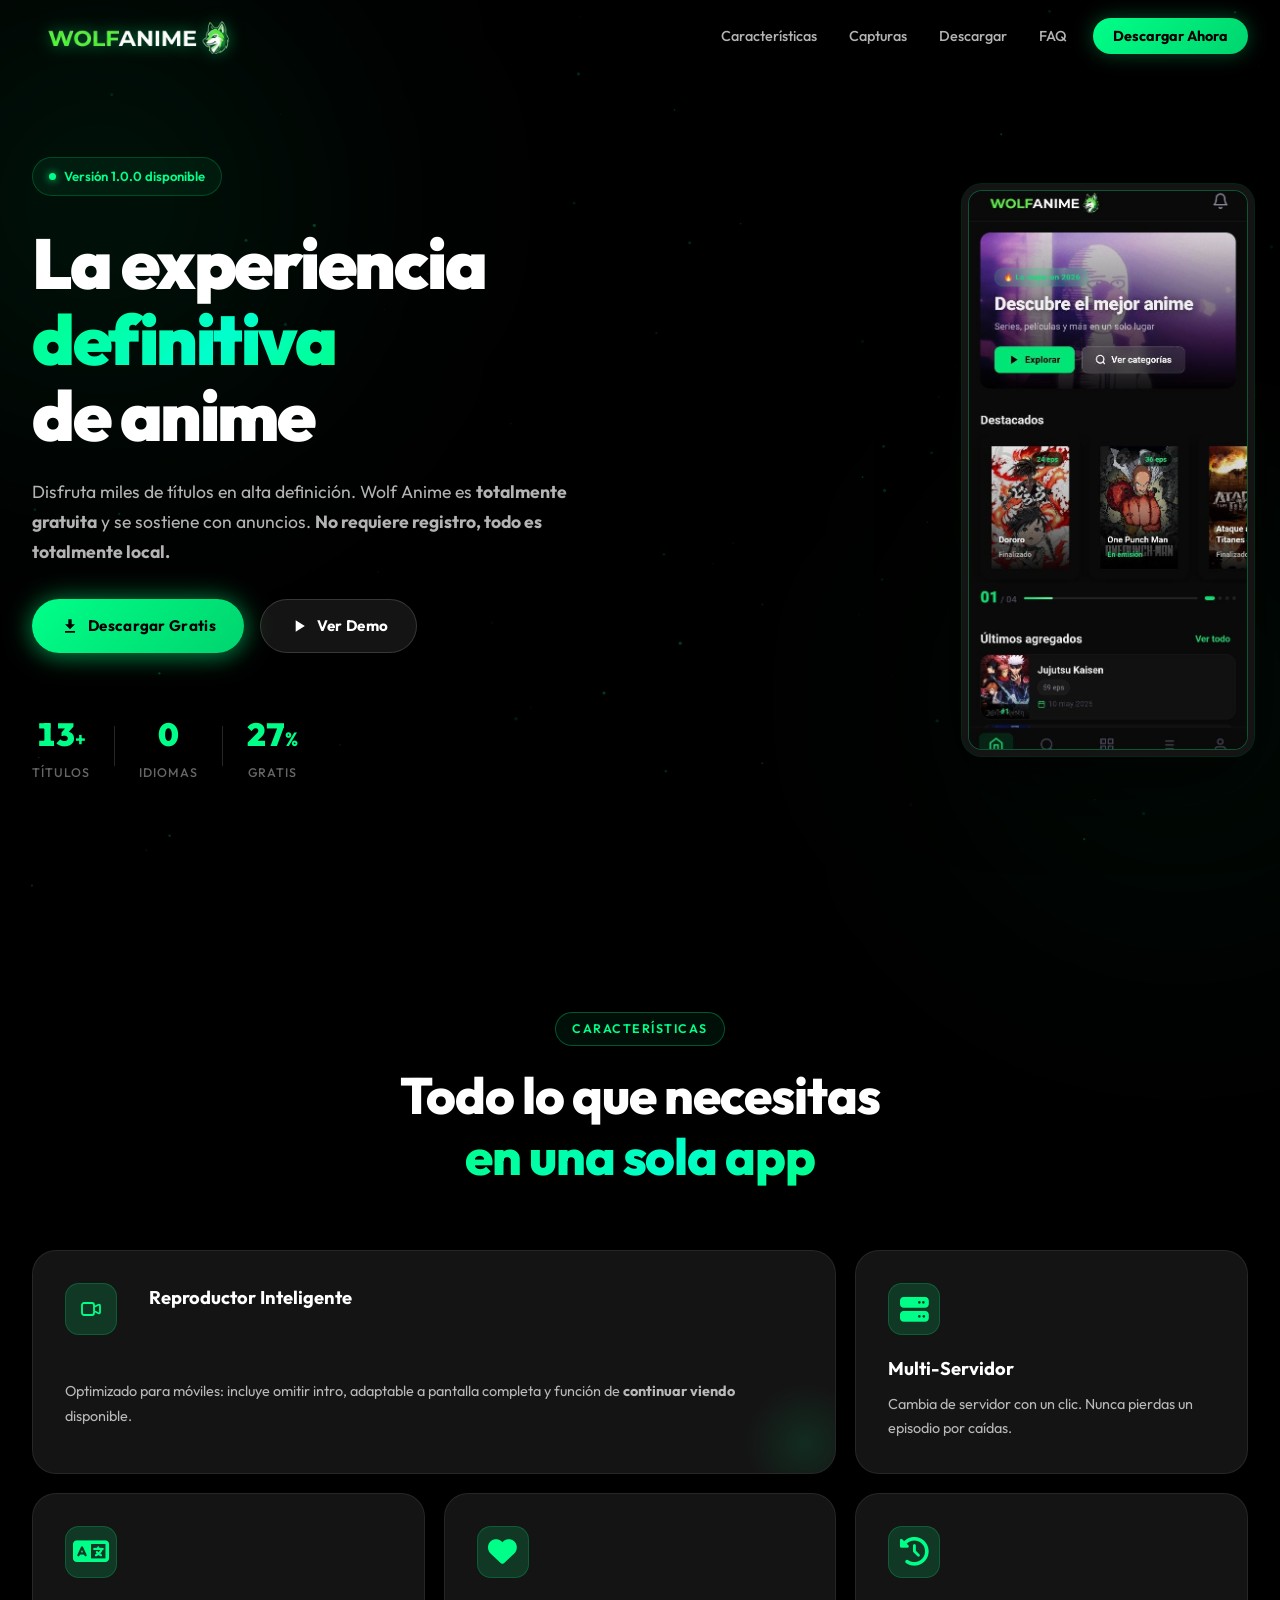
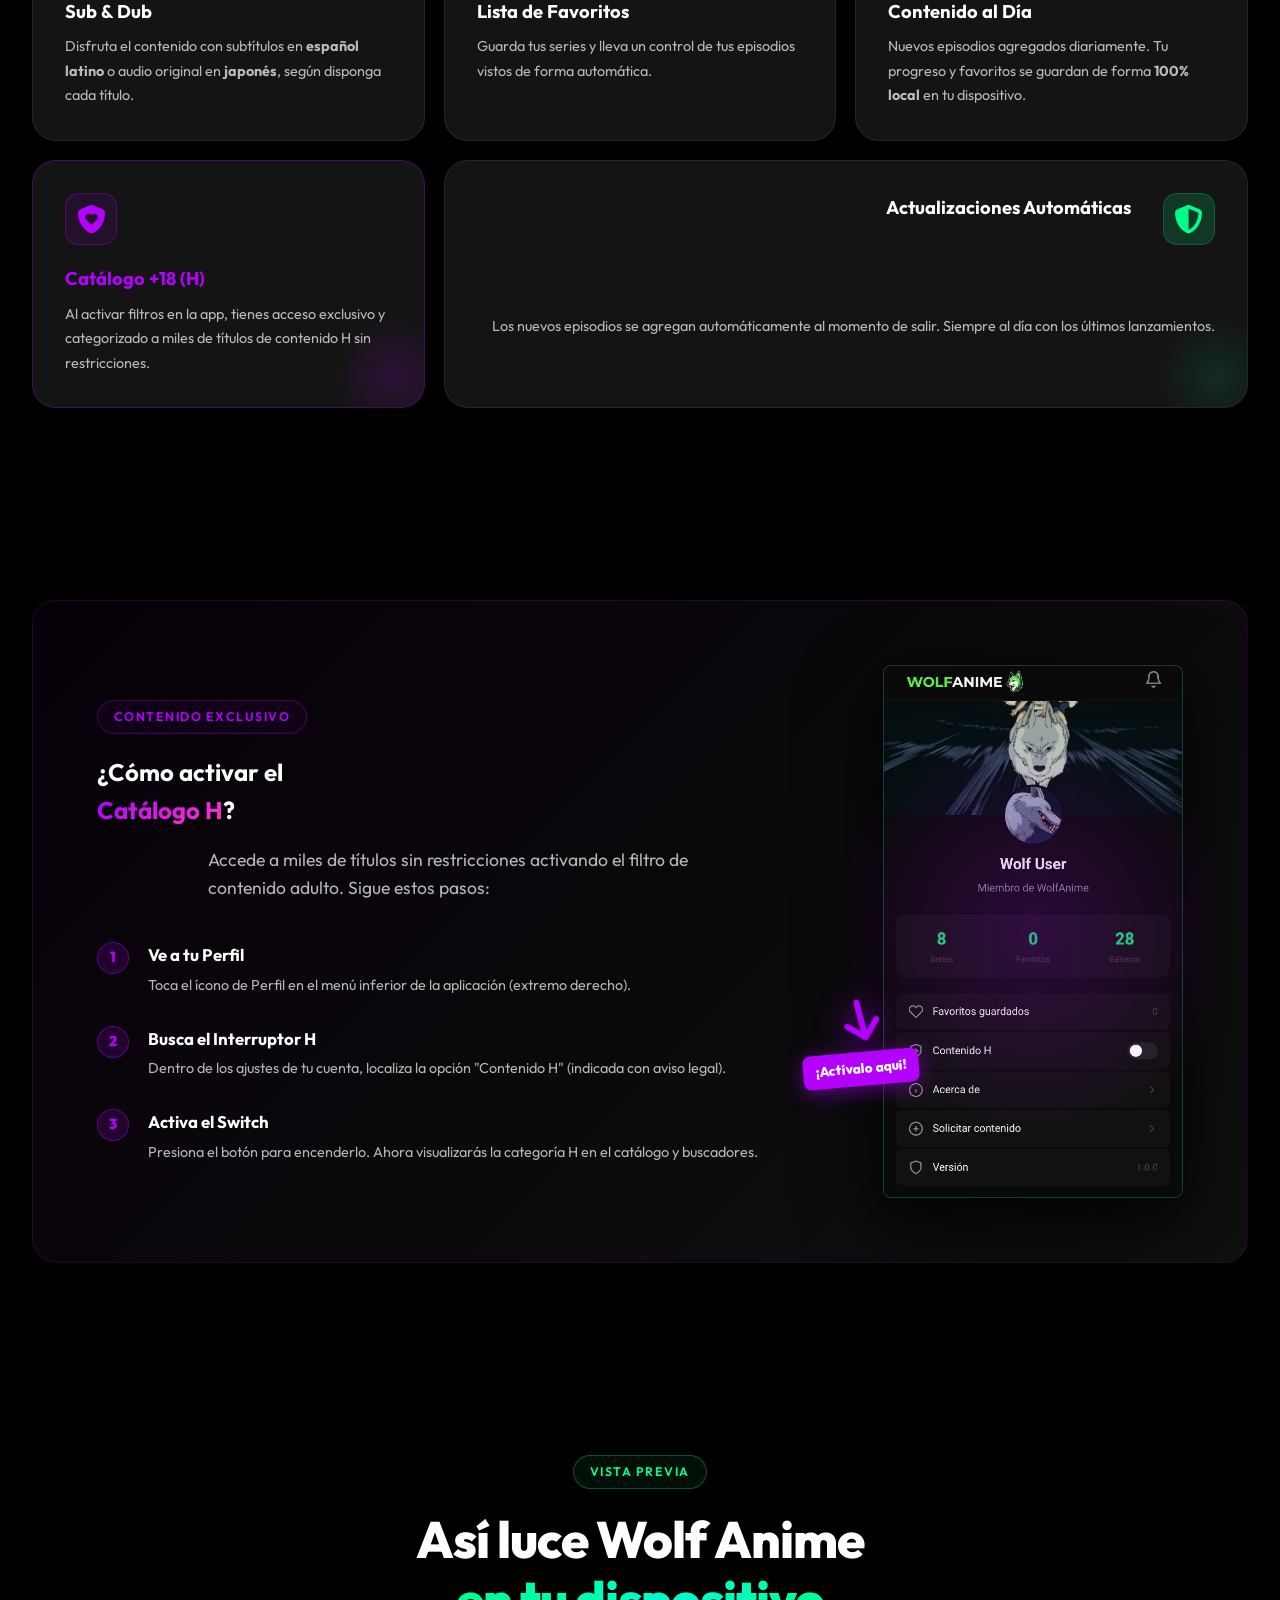
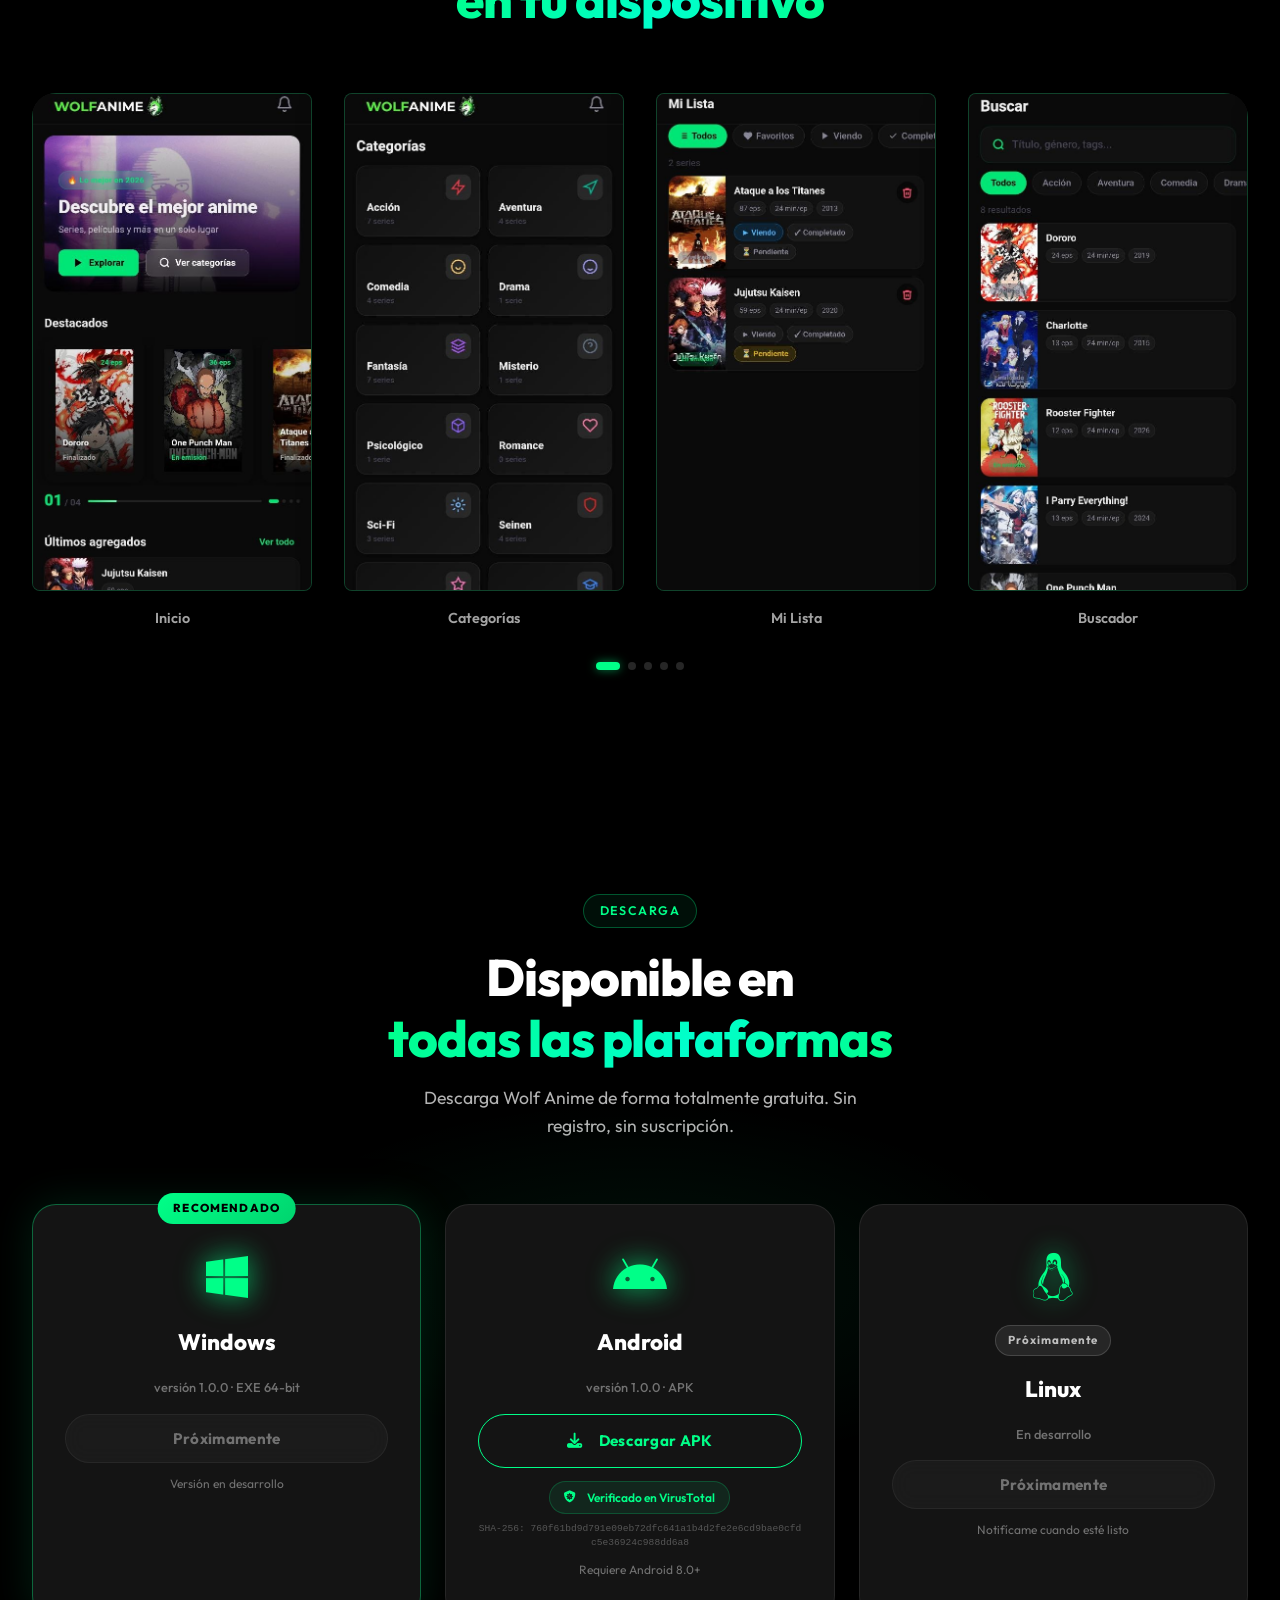
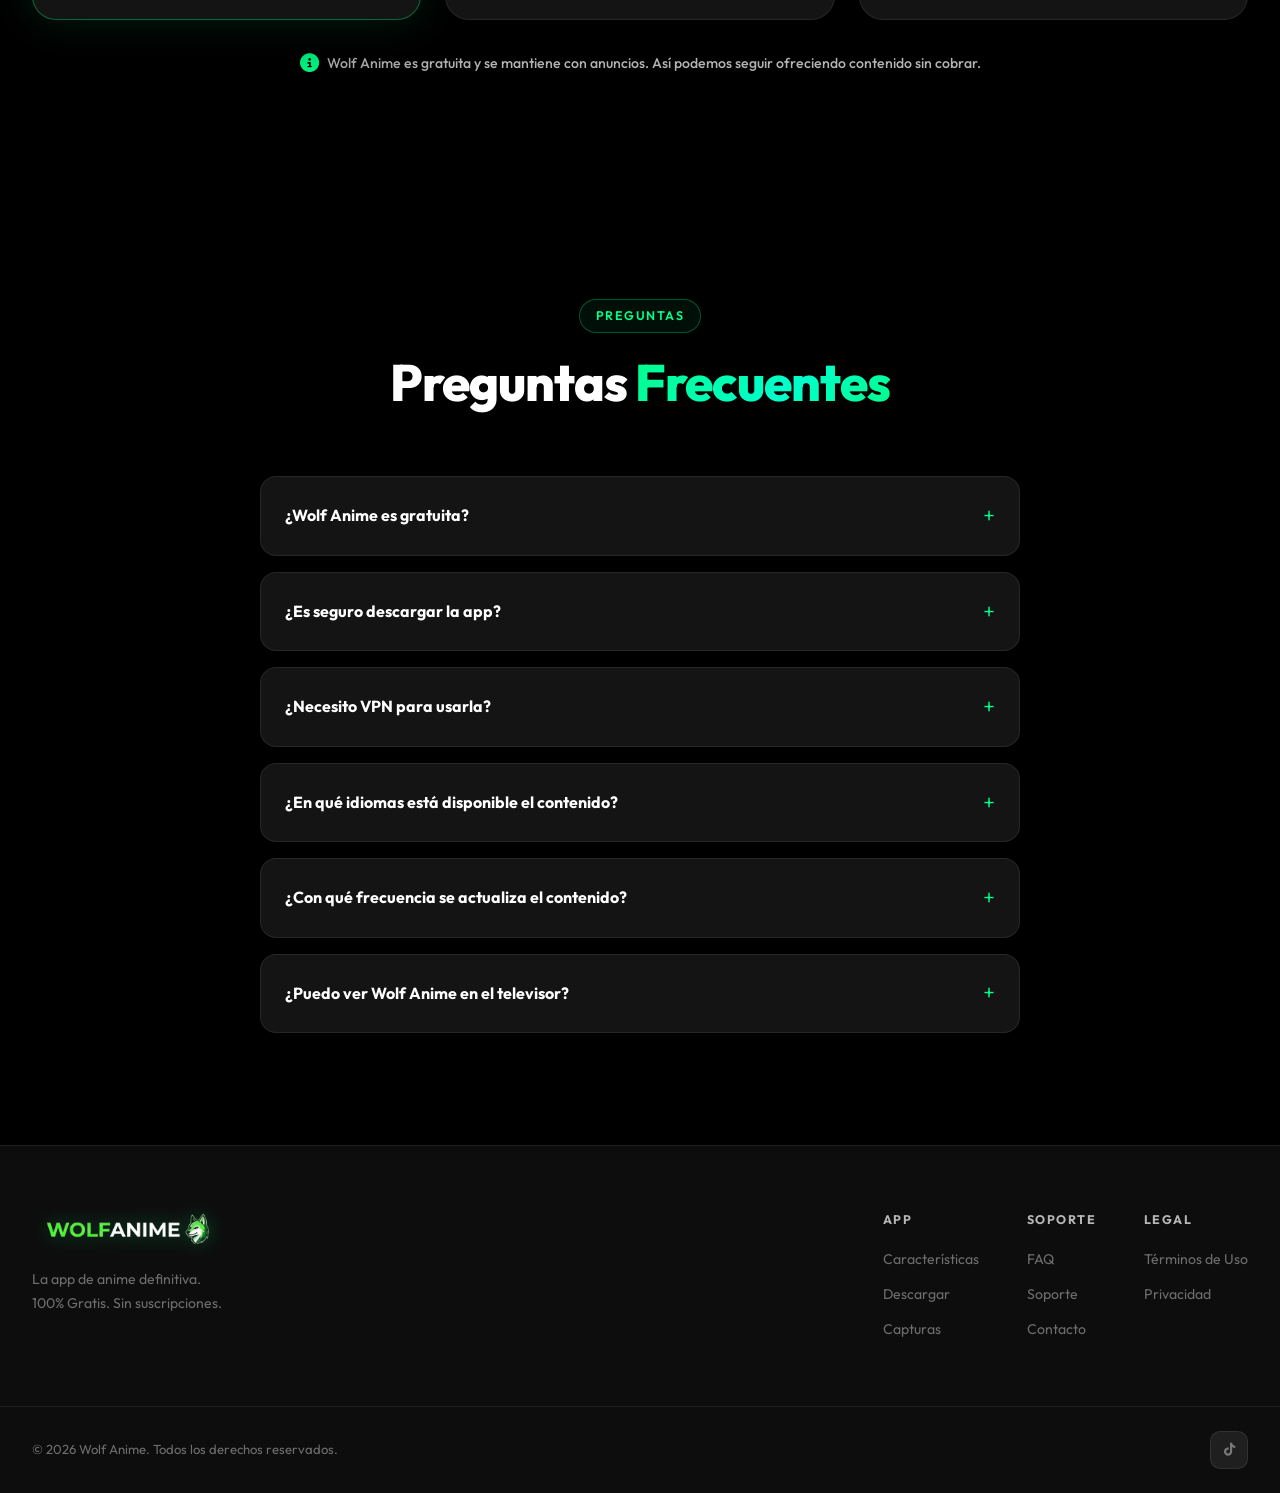
==== index.html @ 96a91453 "Update index.html" ====
<!DOCTYPE html>
<html lang="es">

<head>
  <meta charset="UTF-8" />
  <meta name="viewport" content="width=device-width, initial-scale=1.0" />
  <link rel="icon" type="image/png" href="favicon.png" />
  <meta name="description"
    content="Wolf Anime — Tu app oficial para ver anime en HD. Descarga gratuita para Windows, Android y más. Amplia biblioteca, experiencia fluida y premium." />
  <meta name="theme-color" content="#000000" />
  <!-- Open Graph -->
  <meta property="og:title" content="Wolf Anime — La App de Anime Definitiva" />
  <meta property="og:description"
    content="Descarga Wolf Anime y disfruta miles de títulos en HD con la mejor experiencia." />
  <meta property="og:type" content="website" />
  <title>Wolf Anime — Descarga la App</title>

  <!-- Google Fonts -->
  <link rel="preconnect" href="https://fonts.googleapis.com" />
  <link rel="preconnect" href="https://fonts.gstatic.com" crossorigin />
  <link href="https://fonts.googleapis.com/css2?family=Outfit:wght@300;400;500;600;700;800;900&display=swap"
    rel="stylesheet" />

  <link rel="stylesheet" href="styles.css" />
  <!-- Font Awesome -->
  <link rel="stylesheet" href="https://cdnjs.cloudflare.com/ajax/libs/font-awesome/6.4.0/css/all.min.css" />
</head>

<body>

  <!-- ===== PARTICLES BACKGROUND ===== -->
  <canvas id="particles-canvas"></canvas>

  <!-- ===== NAV ===== -->
  <nav class="nav" id="navbar">
    <div class="nav__inner">
      <a class="nav__logo" href="#hero" aria-label="Wolf Anime Home">
        <div class="logo-icon">
          <img src="logo.png" alt="Wolf Anime Logo" width="200" height="auto" />
        </div>
      </a>

      <div class="nav__hamburger" id="nav-toggle" aria-label="Abrir menú">
        <span></span>
        <span></span>
        <span></span>
      </div>
      
      <div class="nav__overlay" id="nav-overlay"></div>
      
      <ul class="nav__links" id="nav-menu">
        <li><a href="#features">Características</a></li>
        <li><a href="#screenshots">Capturas</a></li>
        <li><a href="#download">Descargar</a></li>
        <li><a href="#faq">FAQ</a></li>
        <li><a href="#download" class="nav__cta">Descargar Ahora</a></li>
      </ul>
    </div>
  </nav>

  <!-- ===== HERO ===== -->
  <section class="hero" id="hero">
    <div class="hero__glow hero__glow--left"></div>
    <div class="hero__glow hero__glow--right"></div>

    <div class="hero__content">
      <div class="hero__badge">
        <span class="badge__dot"></span>
        Versión 1.0.0 disponible
      </div>

      <h1 class="hero__title">
        La experiencia<br />
        <span class="gradient-text">definitiva</span><br />
        de anime
      </h1>

      <p class="hero__subtitle" data-animate>
        Disfruta miles de títulos en alta definición. Wolf Anime es <strong>totalmente gratuita</strong> y se sostiene
        con anuncios. <strong>No requiere registro, todo es totalmente local.</strong>
      </p>



      <div class="hero__actions">
        <a href="#download" class="btn btn--primary" id="hero-cta">
          <svg width="20" height="20" viewBox="0 0 24 24" fill="currentColor" aria-hidden="true">
            <path d="M12 16l-6-6h4V4h4v6h4l-6 6zm-6 2h12v2H6v-2z" />
          </svg>
          Descargar Gratis
        </a>
        <a href="#screenshots" class="btn btn--ghost">
          <svg width="20" height="20" viewBox="0 0 24 24" fill="currentColor" aria-hidden="true">
            <path d="M8 5v14l11-7z" />
          </svg>
          Ver Demo
        </a>
      </div>

      <div class="hero__stats">
        <div class="stat">
          <span class="stat__number" data-target="50">0</span><span class="stat__unit">+</span>
          <span class="stat__label">Títulos</span>
        </div>
        <div class="stat__divider"></div>
        <div class="stat">
          <span class="stat__number" data-target="2">0</span><span class="stat__unit"></span>
          <span class="stat__label">Idiomas</span>
        </div>
        <div class="stat__divider"></div>
        <div class="stat">
          <span class="stat__number" data-target="100">0</span><span class="stat__unit">%</span>
          <span class="stat__label">Gratis</span>
        </div>
      </div>
    </div>

    <div class="hero__mockup">
      <div class="mockup-phone">
        <div class="mockup-phone__frame">
          <img src="cap/home.jpeg" alt="Pantalla de inicio de Wolf Anime" class="mockup-phone__real-img"
            loading="eager" />
        </div>
        <div class="mockup-phone__glow"></div>
      </div>
    </div>
  </section>

  <!-- ===== FEATURES ===== -->
  <section class="features" id="features">
    <div class="section-header">
      <span class="section-tag">Características</span>
      <h2>Todo lo que necesitas<br /><span class="gradient-text">en una sola app</span></h2>
    </div>

    <div class="features__grid">
      <div class="feature-card feature-card--large" data-animate>
        <div class="feature-card__icon">
          <svg viewBox="0 0 24 24" fill="none" xmlns="http://www.w3.org/2000/svg">
            <path
              d="M15 10l4.553-2.277A1 1 0 0121 8.649v6.702a1 1 0 01-1.447.894L15 14M3 8a2 2 0 012-2h8a2 2 0 012 2v8a2 2 0 01-2 2H5a2 2 0 01-2-2V8z"
              stroke="currentColor" stroke-width="1.8" stroke-linecap="round" stroke-linejoin="round" />
          </svg>
        </div>
        <h3>Reproductor Inteligente</h3>
        <p>Optimizado para móviles: incluye omitir intro, adaptable a pantalla completa y función de <strong>continuar
            viendo</strong> disponible.</p>
        <div class="feature-card__decoration"></div>
      </div>

      <div class="feature-card" data-animate>
        <div class="feature-card__icon">
          <i class="fa-solid fa-server"></i>
        </div>
        <h3>Multi-Servidor</h3>
        <p>Cambia de servidor con un clic. Nunca pierdas un episodio por caídas.</p>
      </div>

      <div class="feature-card" data-animate>
        <div class="feature-card__icon">
          <i class="fa-solid fa-language"></i>
        </div>
        <h3>Sub &amp; Dub</h3>
        <p>Disfruta el contenido con subtítulos en <strong>español latino</strong> o audio original en
          <strong>japonés</strong>, según disponga cada título.
        </p>
      </div>

      <div class="feature-card" data-animate>
        <div class="feature-card__icon">
          <i class="fa-solid fa-heart"></i>
        </div>
        <h3>Lista de Favoritos</h3>
        <p>Guarda tus series y lleva un control de tus episodios vistos de forma automática.</p>
      </div>

      <div class="feature-card" data-animate>
        <div class="feature-card__icon">
          <i class="fa-solid fa-clock-rotate-left"></i>
        </div>
        <h3>Contenido al Día</h3>
        <p>Nuevos episodios agregados diariamente. Tu progreso y favoritos se guardan de forma <strong>100% local</strong> en tu dispositivo.</p>
      </div>

      <div class="feature-card feature-card--h glow-pulse" data-animate>
        <div class="feature-card__icon">
          <i class="fa-solid fa-shield-heart" style="color: var(--purple-glow);"></i>
        </div>
        <h3>Catálogo +18 (H)</h3>
        <p>Al activar filtros en la app, tienes acceso exclusivo y categorizado a miles de títulos de contenido H sin
          restricciones.</p>
        <div class="feature-card__decoration"></div>
      </div>

      <div class="feature-card feature-card--large feature-card--right" data-animate>
        <div class="feature-card__icon">
          <i class="fa-solid fa-shield-halved"></i>
        </div>
        <h3>Actualizaciones Automáticas</h3>
        <p>Los nuevos episodios se agregan automáticamente al momento de salir. Siempre al día con los últimos
          lanzamientos.</p>
        <div class="feature-card__decoration"></div>
      </div>
    </div>
  </section>

  <!-- ===== GUIDE H ===== -->
  <section class="guide-h" id="guide-h">
    <div class="guide-h__inner">
      <div class="guide-h__content" data-animate>
        <span class="section-tag section-tag--purple">Contenido Exclusivo</span>
        <h2>¿Cómo activar el<br /><span class="gradient-text-purple">Catálogo H</span>?</h2>
        <p class="section-desc">Accede a miles de títulos sin restricciones activando el filtro de contenido adulto.
          Sigue estos pasos:</p>

        <ul class="guide-h__steps">
          <li>
            <div class="step-num">1</div>
            <div>
              <strong>Ve a tu Perfil</strong>
              <p>Toca el ícono de Perfil en el menú inferior de la aplicación (extremo derecho).</p>
            </div>
          </li>
          <li>
            <div class="step-num">2</div>
            <div>
              <strong>Busca el Interruptor H</strong>
              <p>Dentro de los ajustes de tu cuenta, localiza la opción "Contenido H" (indicada con aviso legal).</p>
            </div>
          </li>
          <li>
            <div class="step-num">3</div>
            <div>
              <strong>Activa el Switch</strong>
              <p>Presiona el botón para encenderlo. Ahora visualizarás la categoría H en el catálogo y buscadores.</p>
            </div>
          </li>
        </ul>
      </div>

      <div class="guide-h__image" data-animate>
        <div class="guide-h__arrow">
          <i class="fa-solid fa-arrow-down"></i>
          <span class="guide-h__arrow-text">¡Actívalo aquí!</span>
        </div>
        <div class="guide-h__mockup">
          <div class="screenshot-frame screenshot-frame--photo">
            <img src="cap/profile.jpeg" alt="Perfil Wolf Anime" />
          </div>
          <div class="guide-h__glow"></div>
        </div>
      </div>
      </div>
    </div>
  </section>

  <!-- ===== SCREENSHOTS ===== -->
  <section class="screenshots" id="screenshots">
    <div class="section-header">
      <span class="section-tag">Vista Previa</span>
      <h2>Así luce Wolf Anime<br /><span class="gradient-text">en tu dispositivo</span></h2>
    </div>

    <div class="screenshots__track-wrapper">
      <div class="screenshots__track" id="screenshots-track">

        <!-- Screen 1: Inicio -->
        <div class="screenshot-item">
          <div class="screenshot-frame screenshot-frame--photo">
            <img src="cap/home.jpeg" alt="Pantalla de inicio de Wolf Anime" loading="lazy" />
          </div>
          <p class="screenshot-item__label">Inicio</p>
        </div>

        <!-- Screen 2: Categorías -->
        <div class="screenshot-item">
          <div class="screenshot-frame screenshot-frame--photo">
            <img src="cap/categoria.jpeg" alt="Categorías de Wolf Anime" loading="lazy" />
          </div>
          <p class="screenshot-item__label">Categorías</p>
        </div>

        <!-- Screen 3: Mi Lista -->
        <div class="screenshot-item">
          <div class="screenshot-frame screenshot-frame--photo">
            <img src="cap/mi lista.jpeg" alt="Mi lista en Wolf Anime" loading="lazy" />
          </div>
          <p class="screenshot-item__label">Mi Lista</p>
        </div>

        <!-- Screen 4: Buscador -->
        <div class="screenshot-item">
          <div class="screenshot-frame screenshot-frame--photo">
            <img src="cap/buscador.jpeg" alt="Buscador de Wolf Anime" loading="lazy" />
          </div>
          <p class="screenshot-item__label">Buscador</p>
        </div>

        <!-- Screen 5: Reproductor -->
        <div class="screenshot-item">
          <div class="screenshot-frame screenshot-frame--photo">
            <img src="cap/player.jpeg" alt="Reproductor de Wolf Anime" loading="lazy" />
          </div>
          <p class="screenshot-item__label">Reproductor</p>
        </div>

      </div>
    </div>

    <div class="screenshots__dots" id="ss-dots">
      <button class="ss-dot active" data-idx="0" aria-label="Inicio"></button>
      <button class="ss-dot" data-idx="1" aria-label="Categorías"></button>
      <button class="ss-dot" data-idx="2" aria-label="Mi Lista"></button>
      <button class="ss-dot" data-idx="3" aria-label="Buscador"></button>
      <button class="ss-dot" data-idx="4" aria-label="Reproductor"></button>
    </div>
  </section>

  <!-- ===== DOWNLOAD ===== -->
  <section class="download" id="download">
    <div class="download__glow"></div>
    <div class="section-header">
      <span class="section-tag">Descarga</span>
      <h2>Disponible en<br /><span class="gradient-text">todas las plataformas</span></h2>
      <p class="section-desc">Descarga Wolf Anime de forma totalmente gratuita. Sin registro, sin suscripción.</p>
    </div>

    <div class="download__cards">
      <div class="download-card download-card--featured" data-animate id="dl-windows">
        <div class="download-card__badge">Recomendado</div>
        <div class="download-card__icon">
          <i class="fa-brands fa-windows"></i>
        </div>
        <h3>Windows</h3>
        <span class="download-card__version">versión 1.0.0 · EXE 64-bit</span>
        <button class="btn btn--ghost btn--full" disabled id="btn-windows">
          Próximamente
        </button>
        <p class="download-card__req">Versión en desarrollo</p>
      </div>

      <div class="download-card" data-animate id="dl-android">
            <div class="download-card__icon">
              <i class="fa-brands fa-android"></i>
            </div>
        <h3>Android</h3>
        <span class="download-card__version">versión 1.0.0 · APK</span>
        <a href="https://github.com/wolf-anime/wolf-anime.github.io/releases/download/1.0.0/Wolf.Anime.V1.0.0.apk" 
           class="btn btn--outline btn--full" id="btn-android" download>
          <i class="fa-solid fa-download" style="margin-right: 8px;"></i>
          Descargar APK
        </a>
        <a href="https://www.virustotal.com/gui/file/760f61bd9d791e09eb72dfc641a1b4d2fe2e6cd9bae0cfdc5e36924c988dd6a8?nocache=1"
          target="_blank" rel="noopener noreferrer" class="btn-vt">
          <i class="fa-solid fa-shield-virus" style="margin-right: 5px;"></i>
          Verificado en VirusTotal
        </a>
        <div class="download-card__hash" title="SHA-256 Hash">SHA-256: 760f61bd9d791e09eb72dfc641a1b4d2fe2e6cd9bae0cfdc5e36924c988dd6a8</div>
        <p class="download-card__req">Requiere Android 8.0+</p>
      </div>

      <div class="download-card download-card--soon" data-animate>
            <div class="download-card__icon">
              <i class="fa-brands fa-linux"></i>
            </div>
        <div class="soon-badge">Próximamente</div>
        <h3>Linux</h3>
        <span class="download-card__version">En desarrollo</span>
        <button class="btn btn--ghost btn--full" disabled>Próximamente</button>
        <p class="download-card__req">Notifícame cuando esté listo</p>
      </div>
    </div>

    <div class="download__note">
      <i class="fa-solid fa-circle-info" style="color: var(--green); font-size: 1.2rem;"></i>
      Wolf Anime es gratuita y se mantiene con anuncios. Así podemos seguir ofreciendo contenido sin cobrar.
    </div>
  </section>

  <!-- ===== FAQ ===== -->
  <section class="faq" id="faq">
    <div class="section-header">
      <span class="section-tag">Preguntas</span>
      <h2>Preguntas <span class="gradient-text">Frecuentes</span></h2>
    </div>

    <div class="faq__list">
      <details class="faq-item" id="faq-1">
        <summary>¿Wolf Anime es gratuita?</summary>
        <p>Sí, Wolf Anime es 100% gratuita. Se sostiene con anuncios breves que nos permiten mantener el servicio y
          seguir agregando contenido sin cobrar ninguna suscripción.</p>
      </details>
      <details class="faq-item" id="faq-2">
        <summary>¿Es seguro descargar la app?</summary>
        <p>Absolutamente. La aplicación no contiene malware, spyware ni ningún tipo de software dañino. Descarga directa
          y limpia.</p>
      </details>
      <details class="faq-item" id="faq-3">
        <summary>¿Necesito VPN para usarla?</summary>
        <p>No es necesaria ninguna VPN. Wolf Anime funciona directamente sin restricciones geográficas adicionales.</p>
      </details>
      <details class="faq-item" id="faq-4">
        <summary>¿En qué idiomas está disponible el contenido?</summary>
        <p>Wolf Anime ofrece contenido con audio original en <strong>japonés</strong> con subtítulos en <strong>español
            latino</strong>, así como audio doblado en español latino para los títulos que lo soporten.</p>
      </details>
      <details class="faq-item" id="faq-5">
        <summary>¿Con qué frecuencia se actualiza el contenido?</summary>
        <p>Los nuevos episodios se agregan automáticamente en cuanto están disponibles, generalmente minutos después de
          su estreno oficial.</p>
      </details>
      <details class="faq-item" id="faq-6">
        <summary>¿Puedo ver Wolf Anime en el televisor?</summary>
        <p>Sí. Puedes transmitir el contenido directamente a tu TV usando <strong>WebVideoCaster</strong>: abre la app,
          selecciona el video que quieres ver en Wolf Anime y emítelo a tu televisor compatible con Chromecast, Smart TV
          o cualquier dispositivo DLNA. Sin necesidad de instalación adicional en la TV.</p>
      </details>
    </div>
  </section>

  <!-- ===== FOOTER ===== -->
  <footer class="footer">
    <div class="footer__inner">
      <div class="footer__brand">
        <div class="logo-icon logo-icon--footer">
          <img src="logo.png" alt="Wolf Anime Logo" width="180" height="auto" />
        </div>
        <p>La app de anime definitiva.<br />100% Gratis. Sin suscripciones.</p>
      </div>

      <div class="footer__links">
        <div class="footer__col">
          <h4>App</h4>
          <ul>
            <li><a href="#features">Características</a></li>
            <li><a href="#download">Descargar</a></li>
            <li><a href="#screenshots">Capturas</a></li>
          </ul>
        </div>
        <div class="footer__col">
          <h4>Soporte</h4>
          <ul>
            <li><a href="javascript:void(0)" data-modal="modal-faq">FAQ</a></li>
            <li><a href="javascript:void(0)" data-modal="modal-support">Soporte</a></li>
            <li><a href="javascript:void(0)" data-modal="modal-support">Contacto</a></li>
          </ul>
        </div>
        <div class="footer__col">
          <h4>Legal</h4>
          <ul>
            <li><a href="javascript:void(0)" data-modal="modal-terms">Términos de Uso</a></li>
            <li><a href="javascript:void(0)" data-modal="modal-privacy">Privacidad</a></li>
          </ul>
        </div>
      </div>
    </div>

    <div class="footer__bottom">
      <span>&copy; 2026 Wolf Anime. Todos los derechos reservados.</span>
      <div class="footer__socials">
        <a href="https://www.tiktok.com/@WOLFANIMEOFICIAL" target="_blank" aria-label="TikTok" class="social-link">
          <i class="fa-brands fa-tiktok"></i>
        </a>
      </div>
    </div>
  </footer>

  <!-- ===== MODALS ===== -->
  <div class="modal-overlay" id="modal-overlay">
    <div class="modal" id="modal-faq">
      <button class="modal__close"><i class="fa-solid fa-xmark"></i></button>
      <div class="modal__content">
        <div class="modal__logo">
          <img src="logo.png" alt="Wolf Anime" />
        </div>
        <h3>Preguntas Frecuentes</h3>
        <div class="faq__list">
          <details class="faq-item">
            <summary>¿Cómo instalo la aplicación en Android?</summary>
            <p>Descarga el archivo APK desde nuestra web oficial. Asegúrate de habilitar la instalación de "Fuentes
              desconocidas" en los ajustes de seguridad de tu dispositivo Android 7.0 o superior.</p>
          </details>
          <details class="faq-item">
            <summary>¿Es segura la descarga?</summary>
            <p>Sí. Cada versión de Wolf Anime es analizada minuciosamente por VirusTotal. Puedes ver el reporte oficial y
              el hash SHA-256 directamente en la sección de descargas.</p>
          </details>
          <details class="faq-item">
            <summary>¿La aplicación es realmente gratuita?</summary>
            <p>Wolf Anime es 100% gratuita. No existen suscripciones premium. Nos sostenemos gracias a anuncios breves
              para cubrir los costos de los servidores.</p>
          </details>
          <details class="faq-item">
            <summary>¿Por qué todo es local y no hay cuentas?</summary>
            <p>Para proteger tu privacidad al máximo. Tus favoritos y progreso se guardan solo en tu dispositivo. No
              recolectamos información personal ni correos electrónicos.</p>
          </details>
        </div>
      </div>
    </div>

    <div class="modal" id="modal-support">
      <button class="modal__close"><i class="fa-solid fa-xmark"></i></button>
      <div class="modal__content">
        <div class="modal__logo">
          <img src="logo.png" alt="Wolf Anime" />
        </div>
        <h3>Ayuda y Soporte</h3>
        <p>¿Tienes dudas o algún problema? Puedes especificar cualquier <strong>error de reproducción</strong> a través de nuestra App o redes sociales.</p>
        <div class="support-grid" style="grid-template-columns: 1fr;">
          <div class="support-card support-card--tiktok">
            <strong>TikTok Oficial</strong>
            <p>Reporta fallos, errores de reproducción y recibe noticias en video.</p>
            <a href="https://www.tiktok.com/@WOLFANIMEOFICIAL" target="_blank" class="btn btn--small">
              <i class="fa-brands fa-tiktok"></i> Ir a TikTok
            </a>
          </div>
        </div>
      </div>
    </div>

    <div class="modal" id="modal-terms">
      <button class="modal__close"><i class="fa-solid fa-xmark"></i></button>
      <div class="modal__content">
        <div class="modal__logo">
          <img src="logo.png" alt="Wolf Anime" />
        </div>
        <h3>Términos de Uso</h3>
        <div class="legal-text">
          <p>Al descargar Wolf Anime, aceptas que nuestra aplicación es un agregador de contenido de terceros. No
            alojamos ningún tipo de video en nuestros servidores.</p>
          <p>Wolf Anime es para uso estrictamente personal. El usuario es responsable del uso que se le dé a la
            información y enlaces proporcionados.</p>
          <p>Nos reservamos el derecho de actualizar la aplicación y estos términos sin previo aviso.</p>
        </div>
      </div>
    </div>

    <div class="modal" id="modal-privacy">
      <button class="modal__close"><i class="fa-solid fa-xmark"></i></button>
      <div class="modal__content">
        <div class="modal__logo">
          <img src="logo.png" alt="Wolf Anime" />
        </div>
        <h3>Política de Privacidad</h3>
        <div class="legal-text">
          <p>Tu privacidad es nuestra prioridad absoluta. <strong>Wolf Anime no recolecta, almacena ni comparte</strong>
            ningún dato personal de sus usuarios.</p>
          <ul>
            <li>No pedimos registro ni correos electrónicos.</li>
            <li>No accedemos a tu ubicación ni contactos.</li>
            <li>El progreso de tus series y favoritos se guarda exclusivamente en el almacenamiento local de tu
              dispositivo.</li>
          </ul>
          <p>Si eliminas la aplicación o borras sus datos, tu historial se perderá permanentemente ya que no conservamos
            respaldos en la nube.</p>
        </div>
      </div>
    </div>
  </div>

  <script src="app.js"></script>
</body>

</html>
---- styles.css ----
/* ============================================================
   WOLF ANIME — styles.css
   Black × Premium Green Design System
   ============================================================ */

/* ===== CSS VARIABLES ===== */
:root {
  --green: #00ff88;
  --green-dim: #00d46e;
  --green-dark: #00802f;
  --green-glow: rgba(0, 255, 136, 0.15);
  --green-glow-strong: rgba(0, 255, 136, 0.35);
  --black: #000000;
  --black-1: #080808;
  --black-2: #0d0d0d;
  --black-3: #141414;
  --black-4: #1a1a1a;
  --black-5: #222222;
  --white: #ffffff;
  --white-70: rgba(255,255,255,0.7);
  --white-40: rgba(255,255,255,0.4);
  --white-15: rgba(255,255,255,0.15);
  --white-08: rgba(255,255,255,0.08);

  --font: 'Outfit', system-ui, -apple-system, sans-serif;
  --nav-height: 72px;
  --radius: 16px;
  --radius-sm: 10px;
  --radius-lg: 24px;
  --shadow-green: 0 0 40px rgba(0,255,136,.18), 0 0 80px rgba(0,255,136,.08);
  --transition: 0.28s cubic-bezier(0.4, 0, 0.2, 1);
}

/* ===== RESET & BASE ===== */
*, *::before, *::after { box-sizing: border-box; margin: 0; padding: 0; }

html {
  scroll-behavior: smooth;
  font-size: 16px;
  -webkit-font-smoothing: antialiased;
}

body {
  background-color: var(--black);
  color: var(--white);
  font-family: var(--font);
  overflow-x: hidden;
  line-height: 1.6;
}

a { color: inherit; text-decoration: none; }
ul { list-style: none; }
img, svg { display: block; }
button { cursor: pointer; border: none; background: none; font-family: inherit; }

/* ===== PARTICLES CANVAS ===== */
#particles-canvas {
  position: fixed;
  top: 0; left: 0;
  width: 100%; height: 100%;
  pointer-events: none;
  z-index: 0;
  opacity: 0.4;
}

/* ===== TYPOGRAPHY HELPERS ===== */
.gradient-text {
  background: linear-gradient(135deg, var(--green) 0%, #00ffcc 60%, var(--green) 100%);
  -webkit-background-clip: text;
  background-clip: text;
  -webkit-text-fill-color: transparent;
}

.section-tag {
  display: inline-block;
  padding: 6px 16px;
  border: 1px solid rgba(0,255,136,.3);
  border-radius: 100px;
  font-size: 0.78rem;
  font-weight: 600;
  letter-spacing: .12em;
  text-transform: uppercase;
  color: var(--green);
  background: rgba(0,255,136,.06);
  margin-bottom: 1.2rem;
}

.section-header {
  text-align: center;
  margin-bottom: 4rem;
}

.section-header h2 {
  font-size: clamp(2rem, 5vw, 3.2rem);
  font-weight: 800;
  line-height: 1.18;
  letter-spacing: -0.02em;
}

.section-desc {
  margin-top: 1rem;
  color: var(--white-70);
  font-size: 1.1rem;
  max-width: 500px;
  margin-inline: auto;
}

/* ===== BUTTONS ===== */
.btn {
  display: inline-flex;
  align-items: center;
  gap: 8px;
  padding: 14px 28px;
  border-radius: 100px;
  font-size: 0.95rem;
  font-weight: 700;
  letter-spacing: 0.02em;
  transition: var(--transition);
  white-space: nowrap;
  position: relative;
  overflow: hidden;
}

.btn::before {
  content: '';
  position: absolute;
  inset: 0;
  opacity: 0;
  transition: opacity var(--transition);
  background: radial-gradient(circle at center, rgba(255,255,255,0.12), transparent 70%);
}
.btn:hover::before { opacity: 1; }

.btn--primary {
  background: linear-gradient(135deg, var(--green) 0%, var(--green-dim) 100%);
  color: #000;
  box-shadow: 0 0 30px rgba(0,255,136,.4), 0 4px 20px rgba(0,255,136,.25);
}
.btn--primary:hover {
  transform: translateY(-2px);
  box-shadow: 0 0 50px rgba(0,255,136,.6), 0 8px 30px rgba(0,255,136,.35);
}

.btn--ghost {
  background: var(--white-08);
  color: var(--white);
  border: 1px solid var(--white-15);
  backdrop-filter: blur(10px);
}
.btn--ghost:hover {
  background: var(--white-15);
  border-color: var(--white-40);
  transform: translateY(-2px);
}

.btn--ghost:disabled {
  opacity: 0.4;
  cursor: not-allowed;
  transform: none;
}

.btn--outline {
  background: transparent;
  color: var(--green);
  border: 1.5px solid var(--green);
}
.btn--outline:hover {
  background: var(--green-glow);
  box-shadow: 0 0 20px rgba(0,255,136,.2);
  transform: translateY(-2px);
}

.btn--full { width: 100%; justify-content: center; }

/* ===== NAV ===== */
.nav {
  position: fixed;
  top: 0; left: 0; right: 0;
  z-index: 1000;
  height: var(--nav-height);
  transition: background var(--transition), backdrop-filter var(--transition), border-color var(--transition);
  border-bottom: 1px solid transparent;
}

.nav.scrolled {
  background: rgba(0,0,0,.85);
  backdrop-filter: blur(20px);
  border-color: var(--white-08);
}

.nav__inner {
  max-width: 1280px;
  margin: 0 auto;
  padding: 0 2rem;
  height: 100%;
  display: flex;
  align-items: center;
  justify-content: space-between;
  gap: 2rem;
}

.nav__logo {
  display: flex;
  align-items: center;
  gap: 10px;
  flex-shrink: 0;
}

.logo-icon {
  display: flex;
  align-items: center;
  filter: drop-shadow(0 0 8px rgba(0,255,136,.5));
}
.logo-icon--footer {
  display: flex;
  align-items: center;
  filter: drop-shadow(0 0 10px rgba(0,255,136,.3));
  margin-bottom: 0.5rem;
}

.logo-text {
  font-size: 1.1rem;
  font-weight: 900;
  letter-spacing: .08em;
  line-height: 1;
}

.logo-text em {
  font-style: normal;
  color: var(--green);
}

.logo-text--footer {
  font-size: 1rem;
}

.nav__links {
  display: flex;
  align-items: center;
  gap: 0.25rem;
}

.nav__links li a {
  padding: 8px 14px;
  border-radius: 8px;
  font-size: 0.9rem;
  font-weight: 500;
  color: var(--white-70);
  transition: color var(--transition), background var(--transition);
}

.nav__links li a:hover {
  color: var(--white);
  background: var(--white-08);
}

.nav__cta {
  margin-left: 0.5rem;
  padding: 9px 20px !important;
  background: linear-gradient(135deg, var(--green) 0%, var(--green-dim) 100%) !important;
  color: #000 !important;
  font-weight: 700 !important;
  border-radius: 100px !important;
  box-shadow: 0 0 20px rgba(0,255,136,.3);
}
.nav__cta:hover {
  box-shadow: 0 0 35px rgba(0,255,136,.5) !important;
  transform: translateY(-1px);
}

.nav__hamburger {
  display: none;
  flex-direction: column;
  gap: 5px;
  padding: 8px;
  border-radius: 8px;
  transition: background var(--transition);
}
.nav__hamburger:hover { background: var(--white-08); }
.nav__hamburger span {
  display: block;
  width: 22px;
  height: 2px;
  background: var(--white);
  border-radius: 2px;
  transition: transform var(--transition), opacity var(--transition);
}

/* ===== HERO ===== */
.hero {
  min-height: 100vh;
  display: flex;
  align-items: center;
  justify-content: space-between;
  gap: 4rem;
  max-width: 1280px;
  margin: 0 auto;
  padding: calc(var(--nav-height) + 2rem) 2rem 4rem;
  position: relative;
  z-index: 1;
}

.hero__glow {
  position: absolute;
  width: 600px;
  height: 600px;
  border-radius: 50%;
  filter: blur(120px);
  pointer-events: none;
  z-index: 0;
}
.hero__glow--left {
  background: radial-gradient(circle, rgba(0,255,136,0.12) 0%, transparent 70%);
  top: -100px; left: -200px;
}
.hero__glow--right {
  background: radial-gradient(circle, rgba(0,255,136,0.08) 0%, transparent 70%);
  bottom: -100px; right: -200px;
}

.hero__content {
  position: relative;
  z-index: 2;
  max-width: 560px;
  flex-shrink: 0;
}

.hero__badge {
  display: inline-flex;
  align-items: center;
  gap: 8px;
  padding: 8px 16px;
  background: rgba(0,255,136,.06);
  border: 1px solid rgba(0,255,136,.2);
  border-radius: 100px;
  font-size: 0.82rem;
  font-weight: 600;
  color: var(--green);
  margin-bottom: 1.8rem;
  animation: fadeInDown .8s ease both;
}

.badge__dot {
  width: 7px;
  height: 7px;
  background: var(--green);
  border-radius: 50%;
  box-shadow: 0 0 8px var(--green);
  animation: pulse 2s ease infinite;
}

@keyframes pulse {
  0%, 100% { box-shadow: 0 0 8px var(--green); }
  50% { box-shadow: 0 0 18px var(--green), 0 0 30px rgba(0,255,136,.4); }
}

.hero__title {
  font-size: clamp(2.8rem, 6vw, 4.4rem);
  font-weight: 900;
  line-height: 1.08;
  letter-spacing: -0.035em;
  margin-bottom: 1.5rem;
  animation: fadeInDown .8s .1s ease both;
}

.hero__subtitle {
  font-size: 1.1rem;
  color: var(--white-70);
  line-height: 1.7;
  margin-bottom: 2rem;
  animation: fadeInDown .8s .2s ease both;
}

.hero__actions {
  display: flex;
  gap: 1rem;
  flex-wrap: wrap;
  margin-bottom: 3.5rem;
  animation: fadeInDown .8s .3s ease both;
}

.hero__stats {
  display: flex;
  align-items: center;
  gap: 1.5rem;
  animation: fadeInDown .8s .4s ease both;
}

.stat { text-align: center; }
.stat__number {
  font-size: 2rem;
  font-weight: 900;
  color: var(--green);
  font-variant-numeric: tabular-nums;
}
.stat__unit {
  font-size: 1.2rem;
  font-weight: 700;
  color: var(--green);
}
.stat__label {
  display: block;
  font-size: 0.78rem;
  color: var(--white-40);
  font-weight: 500;
  text-transform: uppercase;
  letter-spacing: .08em;
  margin-top: 2px;
}
.stat__divider {
  width: 1px;
  height: 40px;
  background: var(--white-15);
}

/* ===== PHONE MOCKUP ===== */
.hero__mockup {
  position: relative;
  z-index: 2;
  flex-shrink: 0;
  animation: floatUp 1s .3s ease both;
}

@keyframes floatUp {
  from { opacity: 0; transform: translateY(40px); }
  to   { opacity: 1; transform: translateY(0); }
}

.mockup-phone {
  position: relative;
  animation: float 6s ease-in-out infinite;
}

@keyframes float {
  0%, 100% { transform: translateY(0px); }
  50% { transform: translateY(-12px); }
}

.mockup-phone__frame {
  width: 280px;
  height: 560px;
  background: var(--black-2);
  border-radius: 14px;
  border: 1.5px solid rgba(0,255,136,.3);
  overflow: hidden;
  position: relative;
  box-shadow:
    0 0 0 6px var(--black-3),
    0 0 0 7px rgba(0,255,136,.15),
    0 30px 80px rgba(0,0,0,.8),
    inset 0 1px 0 rgba(255,255,255,.05);
}

/* Real screenshot inside hero mockup */
.mockup-phone__real-img {
  width: 100%;
  height: calc(100% + 35px);
  margin-top: -35px;
  object-fit: cover;
  object-position: top center;
  display: block;
}

.mockup-phone__screen {
  width: 100%;
  height: 100%;
  background: var(--black-1);
  overflow: hidden;
  display: flex;
  flex-direction: column;
}

.mockup-phone__glow {
  position: absolute;
  inset: -40px;
  background: radial-gradient(ellipse at center, rgba(0,255,136,.12) 0%, transparent 65%);
  pointer-events: none;
  z-index: -1;
}

/* Phone Screen Content */
.screen-top {
  padding: 0 14px;
  background: var(--black-2);
}
.screen-status-bar {
  display: flex;
  justify-content: space-between;
  align-items: center;
  padding: 10px 0 6px;
  font-size: 9px;
  font-weight: 700;
  color: var(--white-70);
}
.screen-icons { display: flex; gap: 6px; align-items: center; }
.screen-logo {
  display: flex;
  align-items: center;
  gap: 6px;
  padding: 6px 0 12px;
  font-size: 11px;
  font-weight: 800;
  color: var(--green);
  letter-spacing: .05em;
}

.screen-banner {
  height: 180px;
  background: linear-gradient(135deg, #0a1a12 0%, #0d2a1a 50%, #021208 100%);
  position: relative;
  overflow: hidden;
  flex-shrink: 0;
}
.screen-banner::before {
  content: '';
  position: absolute;
  inset: 0;
  background:
    radial-gradient(ellipse at 20% 50%, rgba(0,255,136,.1) 0%, transparent 50%),
    linear-gradient(180deg, transparent 40%, rgba(0,0,0,.6) 100%);
}
/* decorative shapes inside banner */
.screen-banner::after {
  content: '';
  position: absolute;
  top: -20px; right: -20px;
  width: 120px; height: 120px;
  border-radius: 50%;
  background: radial-gradient(circle, rgba(0,255,136,.15) 0%, transparent 70%);
}

.screen-banner__text {
  position: absolute;
  bottom: 10px;
  left: 14px;
  z-index: 2;
}
.screen-banner__tag {
  font-size: 8px;
  font-weight: 700;
  color: var(--green);
  letter-spacing: .1em;
  text-transform: uppercase;
  margin-bottom: 4px;
}
.screen-banner__title {
  font-size: 14px;
  font-weight: 800;
  line-height: 1.2;
  margin-bottom: 4px;
}
.screen-banner__sub {
  font-size: 8px;
  color: var(--white-70);
  font-weight: 500;
}
.screen-play-btn {
  display: inline-flex;
  align-items: center;
  gap: 4px;
  margin-top: 8px;
  padding: 5px 10px;
  background: var(--green);
  color: #000;
  border-radius: 100px;
  font-size: 8px;
  font-weight: 800;
  letter-spacing: .05em;
}

.screen-trending {
  flex: 1;
  padding: 12px 14px;
}
.screen-section-title {
  font-size: 10px;
  font-weight: 700;
  color: var(--white-70);
  text-transform: uppercase;
  letter-spacing: .08em;
  margin-bottom: 10px;
}

.screen-cards {
  display: flex;
  gap: 8px;
}
.screen-card {
  flex: 1;
  height: 80px;
  border-radius: 8px;
  position: relative;
  overflow: hidden;
}
.card-1 { background: linear-gradient(135deg, #1a0a2e, #2d1b69); }
.card-2 { background: linear-gradient(135deg, #0a1f1a, #1a4a2e); }
.card-3 { background: linear-gradient(135deg, #1a0a0a, #4a1a1a); }

.screen-card__badge {
  position: absolute;
  top: 5px; left: 5px;
  font-size: 7px;
  font-weight: 800;
  padding: 2px 5px;
  background: rgba(0,0,0,.6);
  border-radius: 4px;
  color: var(--green);
}

/* ===== SECTIONS LAYOUT ===== */
.features, .screenshots, .download, .faq {
  max-width: 1280px;
  margin: 0 auto;
  padding: 7rem 2rem;
  position: relative;
  z-index: 1;
}

/* ===== FEATURES GRID ===== */
.features__grid {
  display: grid;
  grid-template-columns: repeat(3, 1fr);
  gap: 1.2rem;
}

.feature-card {
  background: var(--black-3);
  border: 1px solid var(--white-08);
  border-radius: var(--radius-lg);
  padding: 2rem;
  position: relative;
  overflow: hidden;
  transition: border-color var(--transition), transform var(--transition), box-shadow var(--transition);
}

.feature-card::before {
  content: '';
  position: absolute;
  inset: 0;
  background: linear-gradient(135deg, rgba(0,255,136,.04) 0%, transparent 60%);
  opacity: 0;
  transition: opacity var(--transition);
}

.feature-card:hover {
  border-color: rgba(0,255,136,.3);
  transform: translateY(-4px);
  box-shadow: 0 20px 60px rgba(0,0,0,.4), 0 0 40px rgba(0,255,136,.08);
}
.feature-card:hover::before { opacity: 1; }

.feature-card--large {
  grid-column: span 2;
  display: flex;
  align-items: flex-start;
  gap: 2rem;
  flex-wrap: wrap;
}
.feature-card--right { flex-direction: row-reverse; }

/* H Badge Feature Card */
.feature-card--h {
  border-color: rgba(179, 0, 255, 0.3);
}
.feature-card--h h3 {
  color: #b300ff;
}
.feature-card--h .feature-card__icon {
  background: rgba(179, 0, 255, 0.1);
  border-color: rgba(179, 0, 255, 0.3);
  color: #b300ff;
}
.feature-card--h:hover {
  border-color: rgba(179, 0, 255, 0.6);
  box-shadow: 0 20px 60px rgba(0,0,0,.5), 0 0 45px rgba(179, 0, 255, 0.15);
}
.feature-card--h:hover .feature-card__icon {
  background: rgba(179, 0, 255, 0.2);
  box-shadow: 0 0 25px rgba(179, 0, 255, 0.4);
}
.feature-card--h .feature-card__decoration {
  background: radial-gradient(circle, rgba(179, 0, 255, 0.15) 0%, transparent 70%);
}

.feature-card--h {
  animation: pulsePurple 3s infinite alternate;
}

@keyframes pulsePurple {
  0% { box-shadow: 0 0 10px rgba(179, 0, 255, 0.1); }
  100% { box-shadow: 0 0 30px rgba(179, 0, 255, 0.3); }
}

.feature-card__icon {
  width: 52px;
  height: 52px;
  background: var(--green-glow);
  border: 1px solid rgba(0,255,136,.2);
  border-radius: 14px;
  display: flex;
  align-items: center;
  justify-content: center;
  flex-shrink: 0;
  color: var(--green);
  transition: box-shadow var(--transition), background var(--transition);
}
.feature-card__icon svg { width: 24px; height: 24px; }
.feature-card:hover .feature-card__icon {
  background: rgba(0,255,136,.15);
  box-shadow: 0 0 20px rgba(0,255,136,.3);
}

.feature-card h3 {
  font-size: 1.15rem;
  font-weight: 700;
  margin-bottom: .5rem;
  margin-top: 1.2rem;
}
.feature-card--large h3 { margin-top: 0; }

.feature-card p {
  color: var(--white-70);
  font-size: 0.9rem;
  line-height: 1.7;
}

.feature-card__decoration {
  position: absolute;
  bottom: -30px; right: -30px;
  width: 120px; height: 120px;
  border-radius: 50%;
  background: radial-gradient(circle, rgba(0,255,136,.1) 0%, transparent 70%);
  pointer-events: none;
}

/* Animate on scroll */
[data-animate] {
  opacity: 0;
  transform: translateY(30px);
  transition: opacity .6s ease, transform .6s ease;
}
[data-animate].visible {
  opacity: 1;
  transform: translateY(0);
}

/* ===== GUIDE H SECTION ===== */
.guide-h {
  max-width: 1280px;
  margin: 0 auto;
  padding: 5rem 2rem;
  position: relative;
  z-index: 1;
}

.guide-h__inner {
  display: flex;
  align-items: center;
  gap: 4rem;
  background: linear-gradient(135deg, rgba(179,0,255,0.03) 0%, rgba(20,20,20,0.8) 100%);
  border: 1px solid rgba(179,0,255,0.15);
  border-radius: var(--radius-lg);
  padding: 4rem;
  overflow: hidden;
}

.guide-h__content {
  flex: 1;
}

.section-tag--purple {
  border-color: rgba(179,0,255,0.3);
  color: #b300ff;
  background: rgba(179,0,255,0.06);
}

.gradient-text-purple {
  background: linear-gradient(135deg, #b300ff 0%, #ff33cc 100%);
  -webkit-background-clip: text;
  background-clip: text;
  -webkit-text-fill-color: transparent;
}

.guide-h__steps {
  margin-top: 2.5rem;
  display: flex;
  flex-direction: column;
  gap: 1.8rem;
}

.guide-h__steps li {
  display: flex;
  gap: 1.2rem;
}

.step-num {
  width: 32px;
  height: 32px;
  flex-shrink: 0;
  display: flex;
  align-items: center;
  justify-content: center;
  background: rgba(179,0,255,0.15);
  border: 1px solid rgba(179,0,255,0.4);
  border-radius: 50%;
  color: #b300ff;
  font-weight: 800;
  font-size: 0.9rem;
}

.guide-h__steps strong {
  display: block;
  font-size: 1.05rem;
  color: var(--white);
  margin-bottom: 0.3rem;
}

.guide-h__steps p {
  font-size: 0.9rem;
  color: var(--white-70);
  line-height: 1.6;
}

.guide-h__image {
  flex-shrink: 0;
  position: relative;
  width: 300px;
}

.guide-h__arrow {
  position: absolute;
  top: 62%;
  left: -80px;
  display: flex;
  flex-direction: column;
  align-items: center;
  gap: 0.5rem;
  color: #b300ff;
  z-index: 10;
  animation: arrowBounce 2s ease-in-out infinite;
}

.guide-h__arrow i {
  font-size: 3rem;
  filter: drop-shadow(0 0 15px rgba(179,0,255,0.8));
  transform: rotate(-15deg);
}

.guide-h__arrow-text {
  background: #b300ff;
  color: white;
  padding: 6px 12px;
  border-radius: 8px;
  font-size: 0.85rem;
  font-weight: 800;
  white-space: nowrap;
  box-shadow: 0 4px 20px rgba(179,0,255,0.5);
  transform: rotate(-5deg);
}

@keyframes arrowBounce {
  0%, 100% { transform: translate(0, 0); }
  50% { transform: translate(15px, 0); }
}

@media (max-width: 900px) {
  .guide-h__arrow {
    left: 50%;
    top: -60px;
    transform: translateX(-50%) rotate(90deg);
  }
}

.guide-h__mockup {
  position: relative;
  border-radius: 8px;
  z-index: 2;
  box-shadow: 0 30px 80px rgba(0,0,0,0.7);
  animation: floatUp 1s cubic-bezier(0.4, 0, 0.2, 1) both;
}

.guide-h__glow {
  position: absolute;
  inset: -30px;
  background: radial-gradient(circle, rgba(179,0,255,0.2) 0%, transparent 60%);
  z-index: 1;
  pointer-events: none;
}

/* ===== SCREENSHOTS ===== */
.screenshots__track-wrapper {
  overflow: hidden;
  border-radius: var(--radius-lg);
  cursor: grab;
  touch-action: pan-y;
}
.screenshots__track-wrapper:active { cursor: grabbing; }

.screenshots__track {
  display: flex;
  gap: 2rem;
  transition: transform .5s cubic-bezier(.4,0,.2,1);
}

.screenshot-item {
  min-width: calc(25% - 1.5rem);
  display: flex;
  flex-direction: column;
  align-items: center;
  gap: 1rem;
}

.screenshot-frame {
  width: 100%;
  aspect-ratio: 9/16;
  background: var(--black-3);
  border: 1px solid var(--white-08);
  border-radius: 8px;
  overflow: hidden;
  transition: border-color var(--transition), box-shadow var(--transition);
  position: relative;
}
.screenshot-frame:hover {
  border-color: rgba(0,255,136,.3);
  box-shadow: 0 0 40px rgba(0,255,136,.1);
}

/* Real photo frames */
.screenshot-frame--photo {
  border-color: rgba(0,255,136,.2);
  box-shadow: 0 10px 40px rgba(0,0,0,.5);
}
.screenshot-frame--photo img {
  width: 100%;
  height: calc(100% + 35px);
  margin-top: -35px;
  object-fit: cover;
  object-position: top center;
  display: block;
  transition: transform .4s ease;
}
.screenshot-frame--photo:hover img {
  transform: scale(1.02);
}
.screenshot-frame--photo:hover {
  border-color: rgba(0,255,136,.5);
  box-shadow: 0 0 50px rgba(0,255,136,.18);
}

.screenshot-item__label {
  font-weight: 600;
  font-size: 0.9rem;
  color: var(--white-70);
}

/* Lightbox Styles */
.lightbox {
  position: fixed;
  inset: 0;
  background: rgba(0, 0, 0, 0.92);
  backdrop-filter: blur(10px);
  z-index: 9999;
  display: flex;
  align-items: center;
  justify-content: center;
  opacity: 0;
  pointer-events: none;
  transition: opacity 0.3s ease;
}
.lightbox.active {
  opacity: 1;
  pointer-events: auto;
}
.lightbox img {
  max-width: 90vw;
  max-height: 90vh;
  border-radius: 8px;
  box-shadow: 0 20px 60px rgba(0,0,0,0.8), 0 0 50px rgba(0,255,136,0.15);
  transform: scale(0.95);
  transition: transform 0.3s cubic-bezier(0.4, 0, 0.2, 1);
  border: 1px solid rgba(0,255,136,0.2);
}
.lightbox.active img {
  transform: scale(1);
}
.lightbox__close {
  position: absolute;
  top: 24px;
  right: 24px;
  width: 44px;
  height: 44px;
  background: rgba(255,255,255,0.1);
  border: 1px solid rgba(255,255,255,0.2);
  border-radius: 50%;
  color: #fff;
  font-size: 28px;
  line-height: 1;
  display: flex;
  align-items: center;
  justify-content: center;
  cursor: pointer;
  transition: all 0.2s ease;
}

.lightbox__nav {
  position: absolute;
  top: 50%;
  transform: translateY(-50%);
  width: 60px;
  height: 60px;
  background: rgba(0,0,0,0.3);
  border: 1px solid var(--white-15);
  border-radius: 50%;
  color: var(--white);
  display: flex;
  align-items: center;
  justify-content: center;
  cursor: pointer;
  transition: all var(--transition);
  z-index: 100;
  backdrop-filter: blur(5px);
}
.lightbox__nav:hover {
  background: var(--green-glow);
  border-color: var(--green);
  color: var(--green);
  box-shadow: 0 0 30px rgba(0,255,136,0.2);
}
.lightbox__nav--prev { left: 30px; }
.lightbox__nav--next { right: 30px; }

@media (max-width: 768px) {
  .lightbox__nav {
    width: 44px;
    height: 44px;
    background: rgba(0,0,0,0.5);
  }
  .lightbox__nav--prev { left: 10px; }
  .lightbox__nav--next { right: 10px; }
}
.lightbox__close:hover {
  background: var(--green);
  border-color: var(--green);
  color: #000;
  box-shadow: 0 0 20px var(--green-glow);
  transform: scale(1.1);
}

/* Inline screen styles (reuse from mockup) */
.ss-home, .ss-player, .ss-library, .ss-search-page {
  width: 100%;
  height: 100%;
  background: var(--black-1);
  overflow: hidden;
}

/* SS Home */
.ss-home__header {
  display: flex;
  justify-content: space-between;
  align-items: center;
  padding: 16px 16px 8px;
  background: var(--black-2);
}
.ss-logo-mini {
  width: 60px;
  height: 10px;
  background: linear-gradient(90deg, var(--green), transparent);
  border-radius: 5px;
}
.ss-search {
  width: 80px;
  height: 26px;
  background: var(--black-4);
  border-radius: 100px;
  border: 1px solid var(--white-08);
}
.ss-home__hero-bar {
  height: 38%;
  background: linear-gradient(135deg, #0a1a12, #0d2a1a);
  position: relative;
  display: flex;
  align-items: flex-end;
  padding: 16px;
}
.ss-tag {
  font-size: 8px;
  font-weight: 700;
  color: var(--green);
  text-transform: uppercase;
  letter-spacing: .08em;
  margin-bottom: 4px;
}
.ss-big-title {
  font-size: 13px;
  font-weight: 800;
  margin-bottom: 8px;
}
.ss-btn-row { display: flex; gap: 6px; }
.ss-play {
  width: 50px;
  height: 20px;
  background: var(--green);
  border-radius: 100px;
}
.ss-info {
  width: 40px;
  height: 20px;
  background: var(--white-15);
  border-radius: 100px;
}
.ss-home__row { padding: 12px 16px; }
.ss-row-label {
  font-size: 9px;
  font-weight: 700;
  color: var(--white-70);
  text-transform: uppercase;
  letter-spacing: .08em;
  margin-bottom: 8px;
}
.ss-thumbs { display: flex; gap: 8px; }
.ss-thumb {
  flex: 1;
  height: 55px;
  border-radius: 8px;
}
.t1 { background: linear-gradient(135deg, #1a0a2e, #2d1b69); }
.t2 { background: linear-gradient(135deg, #0a1f1a, #1a4a2e); }
.t3 { background: linear-gradient(135deg, #2e1a0a, #694c1b); }

/* SS Player */
.ss-player {
  display: flex;
  flex-direction: column;
}
.ss-player__video {
  height: 45%;
  background: #000;
  position: relative;
  display: flex;
  align-items: center;
  justify-content: center;
  border-bottom: 1px solid var(--white-08);
}
.ss-player__play-icon {
  font-size: 24px;
  color: rgba(255,255,255,.2);
}
.ss-player__bar {
  position: absolute;
  bottom: 28px;
  left: 12px; right: 12px;
  height: 3px;
  background: var(--white-15);
  border-radius: 2px;
}
.ss-player__bar::after {
  content: '';
  position: absolute;
  left: 0;
  width: 40%;
  height: 100%;
  background: var(--green);
  border-radius: 2px;
}
.ss-player__controls {
  position: absolute;
  bottom: 8px;
  left: 12px; right: 12px;
  display: flex;
  align-items: center;
  gap: 8px;
}
.ss-ctrl-btn {
  width: 14px; height: 14px;
  background: var(--white-40);
  border-radius: 2px;
}
.ss-progress { flex: 1; height: 2px; background: var(--white-08); border-radius: 1px; }
.ss-player__info {
  padding: 12px 16px 8px;
}
.ss-ep-title {
  font-size: 11px;
  font-weight: 700;
  margin-bottom: 4px;
}
.ss-ep-sub {
  font-size: 9px;
  color: var(--green);
  font-weight: 600;
}
.ss-player__servers {
  padding: 8px 16px;
  display: flex;
  gap: 8px;
}
.ss-server {
  padding: 5px 10px;
  border: 1px solid var(--white-08);
  border-radius: 6px;
  font-size: 9px;
  font-weight: 700;
  color: var(--white-40);
}
.ss-server.active {
  border-color: var(--green);
  color: var(--green);
  background: var(--green-glow);
}

/* SS Library */
.ss-library { padding: 16px; }
.ss-lib-title {
  font-size: 13px;
  font-weight: 800;
  margin-bottom: 12px;
}
.ss-lib-grid {
  display: grid;
  grid-template-columns: 1fr 1fr;
  gap: 8px;
}
.ss-lib-card {
  border-radius: 10px;
  aspect-ratio: 2/3;
  position: relative;
  overflow: hidden;
}
.lc1 { background: linear-gradient(135deg, #1a0a2e, #2d1b69); }
.lc2 { background: linear-gradient(135deg, #0a1f1a, #1a4a2e); }
.lc3 { background: linear-gradient(135deg, #1a0a0a, #4a1a1a); }
.lc4 { background: linear-gradient(135deg, #2e1a0a, #694c1b); }
.ss-lib-card__overlay {
  position: absolute;
  bottom: 0;
  left: 0; right: 0;
  padding: 6px;
  background: linear-gradient(to top, rgba(0,0,0,.8), transparent);
}
.ss-lib-card__ep {
  font-size: 7px;
  font-weight: 700;
  color: var(--green);
}

/* SS Search Page */
.ss-search-page { padding: 14px; }
.ss-search-bar {
  display: flex;
  align-items: center;
  gap: 8px;
  background: var(--black-4);
  border: 1px solid var(--white-08);
  border-radius: 100px;
  padding: 8px 12px;
  margin-bottom: 12px;
}
.ss-search-bar span {
  font-size: 9px;
  color: var(--white-40);
}
.ss-genre-chips {
  display: flex;
  gap: 6px;
  margin-bottom: 12px;
  flex-wrap: wrap;
}
.ss-chip {
  padding: 4px 10px;
  border: 1px solid var(--white-08);
  border-radius: 100px;
  font-size: 8px;
  font-weight: 700;
  color: var(--white-40);
}
.ss-chip.active {
  border-color: var(--green);
  color: var(--green);
  background: var(--green-glow);
}
.ss-results { display: flex; flex-direction: column; gap: 10px; }
.ss-result-row {
  display: flex;
  align-items: center;
  gap: 10px;
}
.ss-result-thumb {
  width: 40px;
  height: 54px;
  border-radius: 6px;
  flex-shrink: 0;
}
.r1 { background: linear-gradient(135deg, #ff6b35, #f7c59f); }
.r2 { background: linear-gradient(135deg, #1a1aff, #00c8ff); }
.ss-result-title {
  font-size: 10px;
  font-weight: 700;
  margin-bottom: 3px;
}
.ss-result-meta {
  font-size: 8px;
  color: var(--green);
  font-weight: 600;
}

/* Dots */
.screenshots__dots {
  display: flex;
  justify-content: center;
  gap: 8px;
  margin-top: 2rem;
}
.ss-dot {
  width: 8px;
  height: 8px;
  border-radius: 50%;
  background: var(--white-15);
  transition: background var(--transition), width var(--transition);
  border: none;
  cursor: pointer;
}
.ss-dot.active {
  background: var(--green);
  width: 24px;
  border-radius: 4px;
  box-shadow: 0 0 10px rgba(0,255,136,.5);
}

/* ===== DOWNLOAD ===== */
.download {
  position: relative;
}
.download__glow {
  position: absolute;
  top: 50%; left: 50%;
  transform: translate(-50%,-50%);
  width: 900px;
  height: 400px;
  background: radial-gradient(ellipse, rgba(0,255,136,.07) 0%, transparent 65%);
  pointer-events: none;
}

.download__cards {
  display: grid;
  grid-template-columns: repeat(3, 1fr);
  gap: 1.5rem;
  margin-bottom: 2rem;
}

.download-card {
  background: var(--black-3);
  border: 1px solid var(--white-08);
  border-radius: var(--radius-lg);
  padding: 2.5rem 2rem;
  display: flex;
  flex-direction: column;
  align-items: center;
  text-align: center;
  gap: 1rem;
  position: relative;
  transition: border-color var(--transition), transform var(--transition), box-shadow var(--transition);
}

.download-card:hover {
  border-color: rgba(0,255,136,.3);
  transform: translateY(-6px);
  box-shadow: 0 30px 80px rgba(0,0,0,.5), 0 0 50px rgba(0,255,136,.1);
}

.download-card--featured {
  border-color: rgba(0,255,136,.35);
  box-shadow: 0 0 40px rgba(0,255,136,.12), 0 20px 60px rgba(0,0,0,.4);
}

.download-card--soon {
  opacity: 0.6;
}

.download-card__badge {
  position: absolute;
  top: -12px;
  left: 50%;
  transform: translateX(-50%);
  padding: 6px 16px;
  background: linear-gradient(135deg, var(--green), var(--green-dim));
  color: #000;
  font-size: 0.72rem;
  font-weight: 800;
  letter-spacing: .1em;
  text-transform: uppercase;
  border-radius: 100px;
  white-space: nowrap;
}

.download-card__icon {
  width: 64px;
  height: 64px;
  display: flex;
  align-items: center;
  justify-content: center;
  color: var(--green);
  filter: drop-shadow(0 0 12px rgba(0,255,136,.4));
}
.download-card__icon svg { width: 48px; height: 48px; }

.download-card h3 {
  font-size: 1.4rem;
  font-weight: 800;
}

.download-card__version {
  font-size: 0.8rem;
  color: var(--white-40);
  font-weight: 500;
}

.download-card__req {
  font-size: 0.75rem;
  color: var(--white-40);
  margin-top: -0.3rem;
}

.download-card__hash {
  font-size: 0.6rem;
  color: var(--white-40);
  margin-top: -8px;
  max-width: 100%;
  word-break: break-all;
  font-family: monospace;
  opacity: 0.7;
  line-height: 1.4;
}

.btn-vt {
  display: inline-flex;
  align-items: center;
  justify-content: center;
  gap: 6px;
  font-size: 0.75rem;
  font-weight: 600;
  color: var(--green);
  background: rgba(0,255,136,.08);
  border: 1px solid rgba(0,255,136,.2);
  padding: 6px 14px;
  border-radius: 100px;
  text-decoration: none;
  margin-top: -0.2rem;
  transition: all var(--transition);
}
.btn-vt:hover {
  background: rgba(0,255,136,.15);
  border-color: rgba(0,255,136,.4);
  box-shadow: 0 0 15px rgba(0,255,136,.15);
}

.soon-badge {
  display: inline-block;
  padding: 5px 12px;
  background: var(--white-08);
  border: 1px solid var(--white-15);
  border-radius: 100px;
  font-size: 0.72rem;
  font-weight: 700;
  letter-spacing: .08em;
  color: var(--white-70);
}

.download__note {
  display: flex;
  align-items: center;
  justify-content: center;
  gap: 8px;
  color: var(--white-70);
  font-size: 0.88rem;
  font-weight: 500;
}

/* ===== FAQ ===== */
.faq__list {
  max-width: 760px;
  margin: 0 auto;
  display: flex;
  flex-direction: column;
  gap: 1rem;
}

.faq-item {
  background: var(--black-3);
  border: 1px solid var(--white-08);
  border-radius: var(--radius);
  overflow: hidden;
  transition: border-color var(--transition);
}

.faq-item[open] {
  border-color: rgba(0,255,136,.3);
}

.faq-item summary {
  padding: 1.3rem 1.5rem;
  font-weight: 700;
  font-size: 1rem;
  cursor: pointer;
  list-style: none;
  display: flex;
  justify-content: space-between;
  align-items: center;
  user-select: none;
  transition: color var(--transition);
  gap: 1rem;
}
.faq-item summary::-webkit-details-marker { display: none; }

.faq-item summary::after {
  content: '+';
  font-size: 1.4rem;
  font-weight: 300;
  color: var(--green);
  flex-shrink: 0;
  transition: transform var(--transition);
}
.faq-item[open] summary::after {
  content: '–';
}

.faq-item summary:hover { color: var(--green); }

.faq-item p {
  padding: 0 1.5rem 1.3rem;
  color: var(--white-70);
  font-size: 0.92rem;
  line-height: 1.75;
}

/* ===== FOOTER ===== */
.footer {
  background: var(--black-2);
  border-top: 1px solid var(--white-08);
  position: relative;
  z-index: 1;
}

.footer__inner {
  max-width: 1280px;
  margin: 0 auto;
  padding: 4rem 2rem;
  display: flex;
  gap: 4rem;
  flex-wrap: wrap;
}

.footer__brand {
  flex: 1;
  min-width: 200px;
  display: flex;
  flex-direction: column;
  gap: 1rem;
}

.footer__brand p {
  color: var(--white-40);
  font-size: 0.88rem;
  line-height: 1.7;
}

.footer__links {
  display: flex;
  gap: 3rem;
  flex-wrap: wrap;
}

.footer__col h4 {
  font-size: 0.78rem;
  font-weight: 700;
  text-transform: uppercase;
  letter-spacing: .12em;
  color: var(--white-70);
  margin-bottom: 1rem;
}

.footer__col ul {
  display: flex;
  flex-direction: column;
  gap: 0.6rem;
}

.footer__col ul li a {
  font-size: 0.88rem;
  color: var(--white-40);
  transition: color var(--transition);
}
.footer__col ul li a:hover { color: var(--green); }

.footer__bottom {
  max-width: 1280px;
  margin: 0 auto;
  padding: 1.5rem 2rem;
  border-top: 1px solid var(--white-08);
  display: flex;
  justify-content: space-between;
  align-items: center;
  flex-wrap: wrap;
  gap: 1rem;
  font-size: 0.82rem;
  color: var(--white-40);
}

.footer__socials {
  display: flex;
  gap: 0.75rem;
}

.social-link {
  width: 38px;
  height: 38px;
  display: flex;
  align-items: center;
  justify-content: center;
  background: var(--white-08);
  border: 1px solid var(--white-08);
  border-radius: 10px;
  color: var(--white-40);
  transition: color var(--transition), background var(--transition), border-color var(--transition), box-shadow var(--transition);
}
.social-link:hover {
  color: var(--green);
  background: var(--green-glow);
  border-color: rgba(0,255,136,.3);
  box-shadow: 0 0 15px rgba(0,255,136,.2);
}

/* ===== ANIMATIONS ===== */
@keyframes fadeInDown {
  from { opacity: 0; transform: translateY(-20px); }
  to   { opacity: 1; transform: translateY(0); }
}

/* ===== RESPONSIVE ===== */
html, body {
  overflow-x: hidden;
  max-width: 100%;
}

@media (max-width: 1024px) {
  .hero {
    flex-direction: column;
    text-align: center;
    padding-top: calc(var(--nav-height) + 3rem);
  }
  .hero__content { max-width: 100%; }
  .hero__actions { justify-content: center; }
  .hero__stats { justify-content: center; }

  .features__grid { grid-template-columns: 1fr 1fr; }
  .feature-card--large { grid-column: span 2; }

  .download__cards { grid-template-columns: 1fr 1fr; }
  .download-card:last-child { grid-column: span 2; }
}

@media (max-width: 768px) {
  :root { --nav-height: 70px; }

  .nav__hamburger { display: flex; }
  
  .nav__overlay {
    position: fixed;
    inset: 0;
    background: rgba(0,0,0,0.8);
    backdrop-filter: blur(4px);
    z-index: 998;
    opacity: 0;
    pointer-events: none;
    transition: opacity .3s ease;
  }
  .nav__overlay.open {
    opacity: 1;
    pointer-events: auto;
  }

  .nav__links {
    position: fixed;
    top: 0;
    right: 0;
    bottom: 0;
    width: 280px;
    flex-direction: column;
    align-items: stretch;
    background: var(--black-2);
    border-left: 1px solid var(--white-08);
    padding: 2rem;
    gap: 0.5rem;
    transform: translateX(100%);
    opacity: 1;
    pointer-events: auto;
    transition: transform .4s cubic-bezier(.4, 0, .2, 1);
    z-index: 999;
    box-shadow: -20px 0 50px rgba(0,0,0,.5);
  }
  .nav__links.open {
    transform: translateX(0);
  }
  .nav__links li a {
    display: block;
    padding: 12px 16px;
    font-size: 1.1rem;
    border-radius: 8px;
  }
  .nav__links li a:hover {
    background: var(--white-08);
  }
  .nav__cta {
    margin-left: 0 !important;
    margin-top: 1.5rem;
    text-align: center;
  }

  .hero { gap: 3rem; }
  .hero__stats { flex-wrap: wrap; gap: 1.5rem; }
  .stat { flex: 1; min-width: 100px; }

  .features__grid {
    grid-template-columns: 1fr;
  }
  .feature-card--large {
    grid-column: 1;
    flex-direction: column;
  }
  .feature-card--right { flex-direction: column; }

  .guide-h__inner {
    flex-direction: column;
    padding: 2rem;
    gap: 3.5rem;
    text-align: center;
  }
  .guide-h__steps {
    text-align: left;
  }
  
  .guide-h__arrow {
    top: auto;
    bottom: 25%;
    left: 10%;
    transform: rotate(45deg);
  }

  .screenshots__track { gap: 1rem; }
  .screenshot-item { min-width: calc(85% - 0.5rem); }

  .download__cards {
    grid-template-columns: 1fr;
  }
  .download-card:last-child { grid-column: 1; }

  .footer__inner { gap: 2rem; }
  .footer__links { gap: 2rem; }

  .footer__bottom {
    flex-direction: column;
    text-align: center;
  }
}

/* ===== MODAL SYSTEM ===== */
.modal-overlay {
  position: fixed;
  inset: 0;
  background: rgba(0,0,0,0.85);
  backdrop-filter: blur(12px);
  z-index: 10000;
  display: flex;
  align-items: center;
  justify-content: center;
  opacity: 0;
  pointer-events: none;
  transition: opacity 0.4s ease;
  padding: 2rem;
}
.modal-overlay.active {
  opacity: 1;
  pointer-events: auto;
}

.modal {
  background: var(--black-2);
  border: 1px solid var(--white-15);
  border-radius: var(--radius-lg);
  width: 100%;
  max-width: 650px;
  max-height: 85vh;
  position: relative;
  display: none;
  flex-direction: column;
  transform: scale(0.9) translateY(20px);
  transition: transform 0.4s cubic-bezier(0.4, 0, 0.2, 1);
  box-shadow: 0 30px 100px rgba(0,0,0,0.8);
}
.modal.active {
  display: flex;
  transform: scale(1) translateY(0);
}

.download-card__icon i {
  font-size: 3rem;
  color: var(--green);
  filter: drop-shadow(0 0 15px rgba(0,255,136,0.3));
}

.feature-card__icon i {
  font-size: 1.8rem;
  color: var(--green);
}

.modal__logo i {
  font-size: 3rem;
  color: var(--green);
  margin-bottom: 1rem;
}

.modal__close {
  position: absolute;
  top: 1.5rem;
  right: 1.5rem;
  width: 40px;
  height: 40px;
  background: var(--white-08);
  border: 1px solid var(--white-15);
  border-radius: 50%;
  color: var(--white);
  font-size: 1.8rem;
  display: flex;
  align-items: center;
  justify-content: center;
  cursor: pointer;
  transition: all 0.3s ease;
  z-index: 10;
}
.modal__close:hover {
  background: var(--green);
  color: #000;
  transform: rotate(90deg);
}

.modal__content {
  padding: 3rem;
  overflow-y: auto;
  scrollbar-width: thin;
  scrollbar-color: var(--green) transparent;
}
.modal__content h3 {
  font-size: 2rem;
  margin-bottom: 2rem;
  text-align: center;
  background: var(--gradient-green);
  -webkit-background-clip: text;
  background-clip: text;
  -webkit-text-fill-color: transparent;
}

.modal__logo {
  display: flex;
  justify-content: center;
  margin-bottom: 2rem;
}
.modal__logo img {
  width: 240px;
  height: auto;
  filter: drop-shadow(0 0 15px rgba(0,255,136,0.25));
}

/* Legal & Support Content */
.legal-text {
  color: var(--white-70);
  line-height: 1.8;
}
.legal-text p { margin-bottom: 1.5rem; }
.legal-text ul {
  list-style: disc;
  margin-left: 1.5rem;
  margin-bottom: 1.5rem;
}
.legal-text li { margin-bottom: 0.8rem; }

.support-grid {
  display: grid;
  grid-template-columns: 1fr 1fr;
  gap: 1.5rem;
  margin-top: 2rem;
}
.support-card {
  background: var(--black-3);
  border: 1px solid var(--white-08);
  padding: 2rem;
  border-radius: var(--radius);
  text-align: center;
  transition: transform 0.3s ease;
}
.support-card:hover { transform: translateY(-5px); }
.support-card--tiktok {
  border-color: rgba(255, 0, 80, 0.3);
  box-shadow: 0 0 20px rgba(255, 0, 80, 0.1);
}
.support-card--tiktok strong {
  color: #ff0050;
}
.support-card strong {
  display: block;
  font-size: 1.1rem;
  margin-bottom: 0.8rem;
  color: var(--green);
}
.support-card p {
  font-size: 0.9rem;
  color: var(--white-70);
  margin-bottom: 1.5rem;
}

@media (max-width: 600px) {
  .modal-overlay { padding: 1rem; }
  .modal__content { padding: 2rem 1.5rem; }
  .support-grid { grid-template-columns: 1fr; }
}

@media (max-width: 480px) {
  .section-header h2 { font-size: 1.8rem; }
  .hero__title { font-size: 2.2rem; }
  .hero__actions { flex-direction: column; }
  .hero__actions .btn { width: 100%; justify-content: center; }
  .mockup-phone__frame { width: 220px; height: 440px; }
}
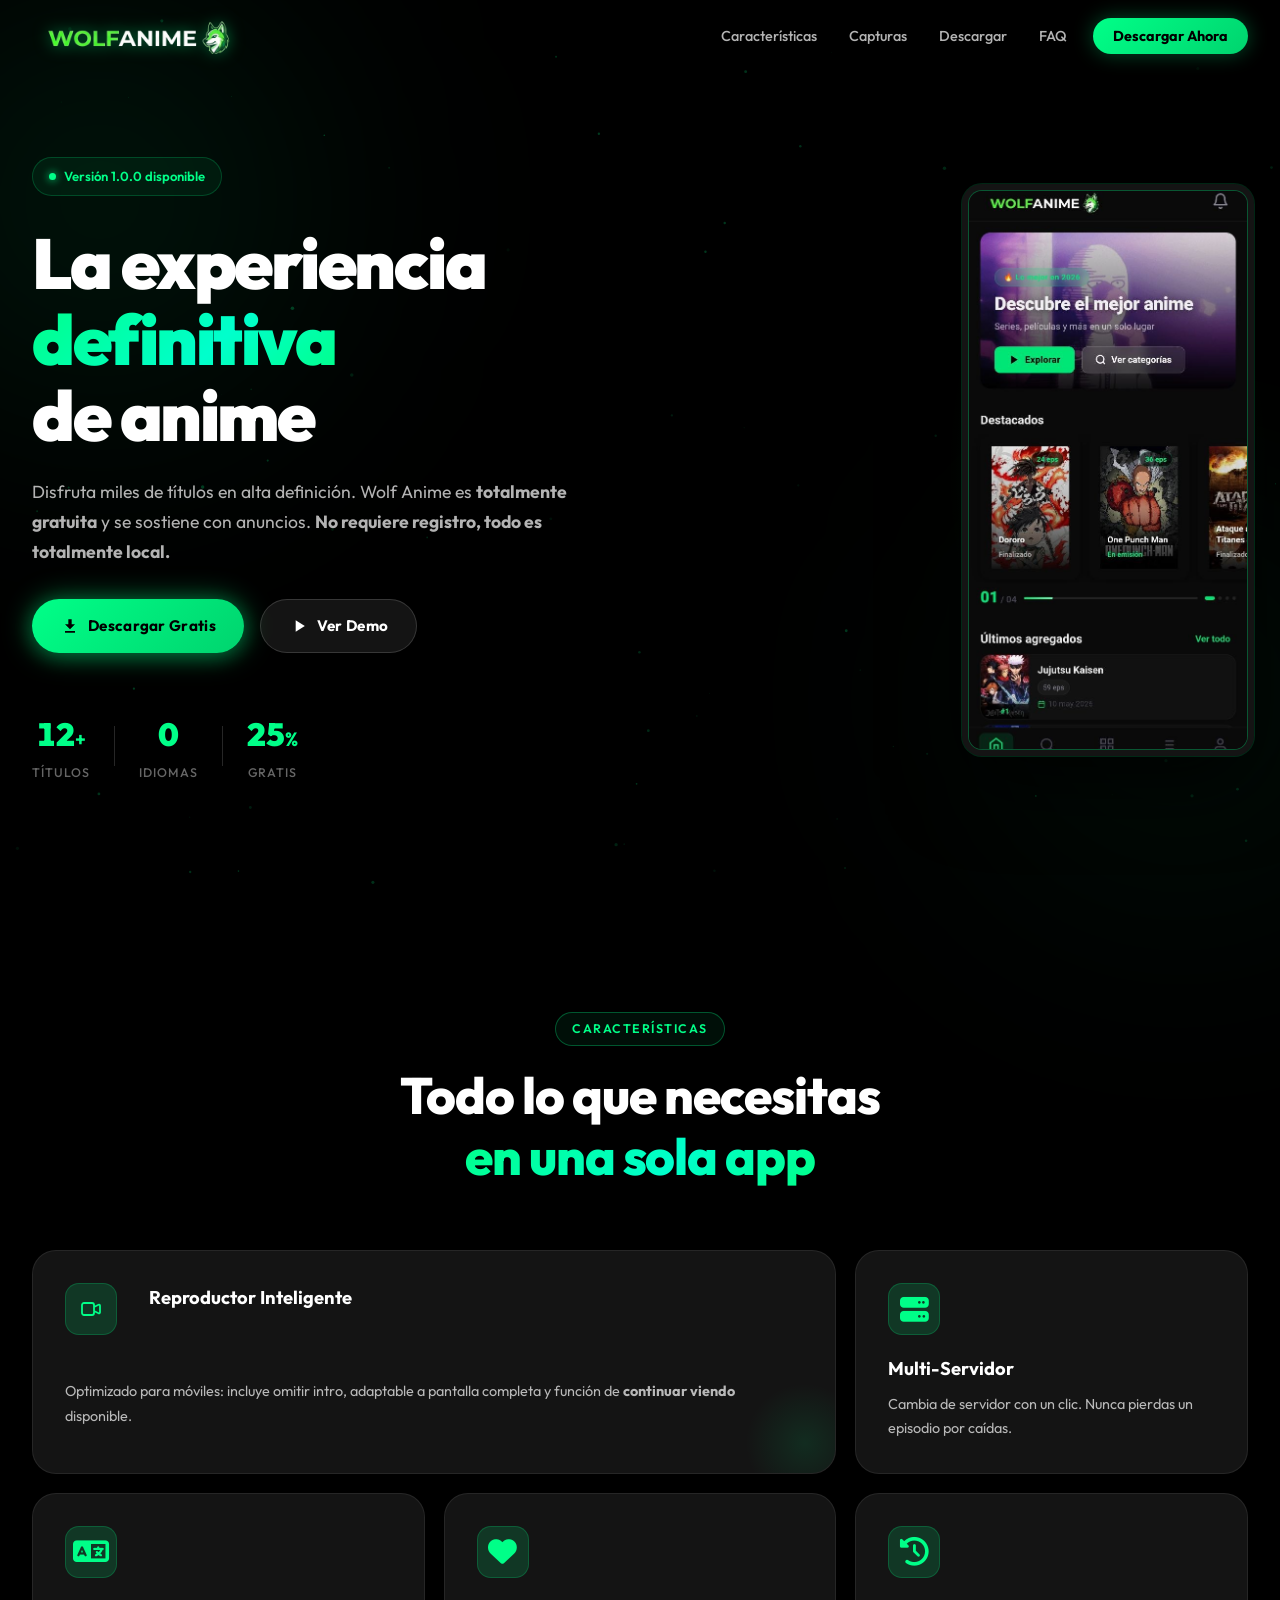
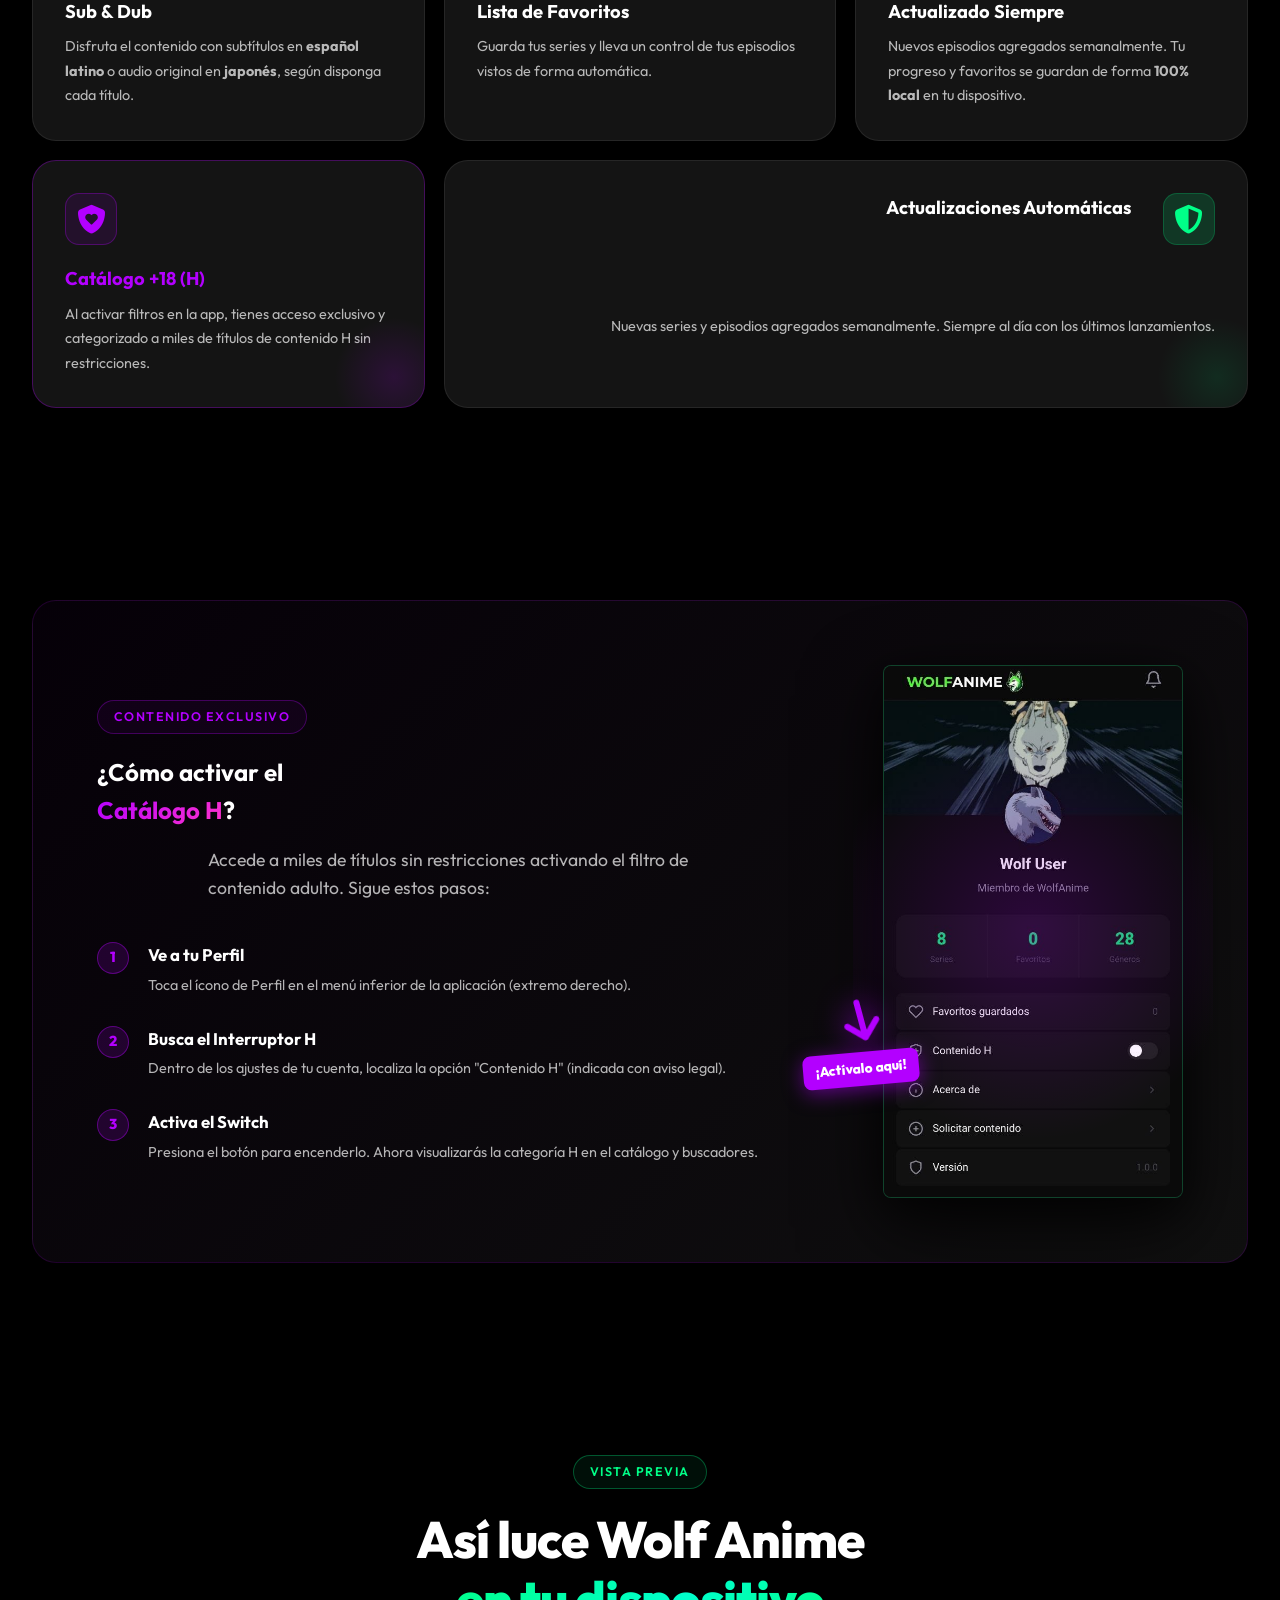
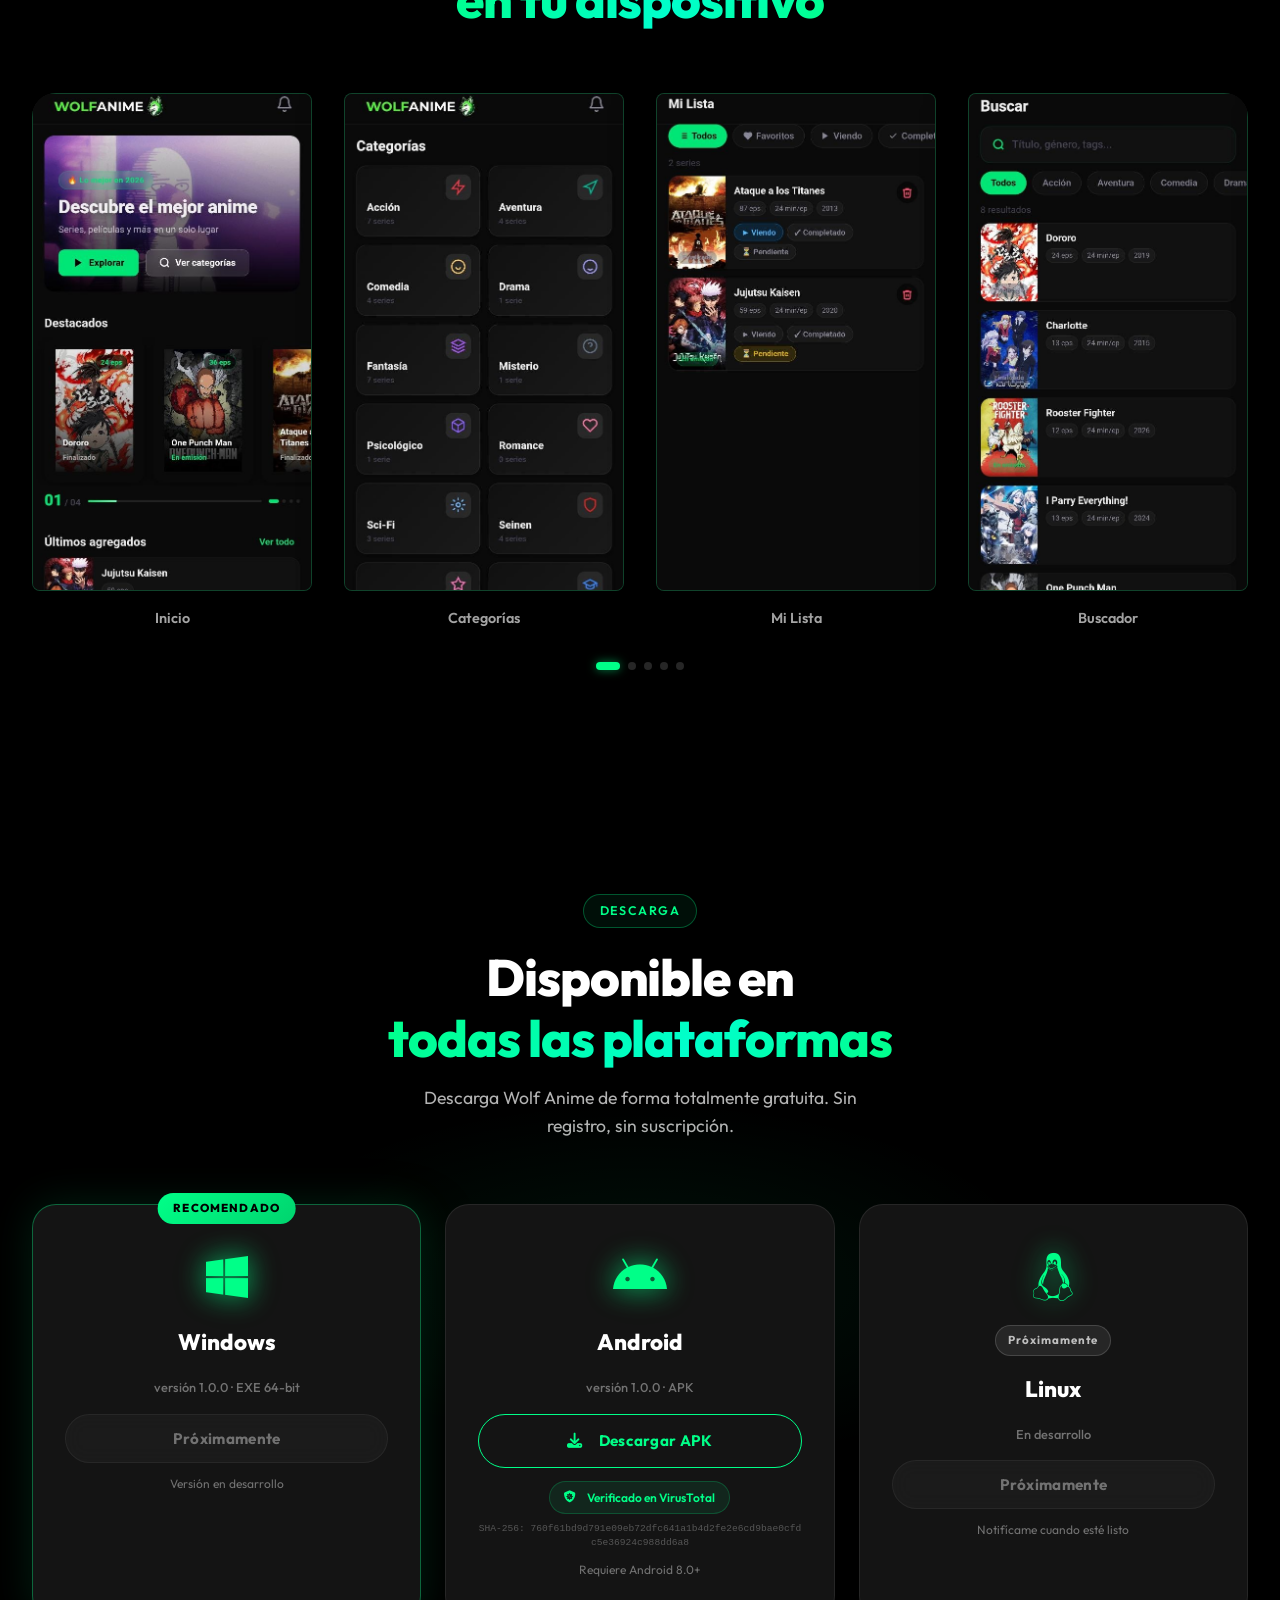
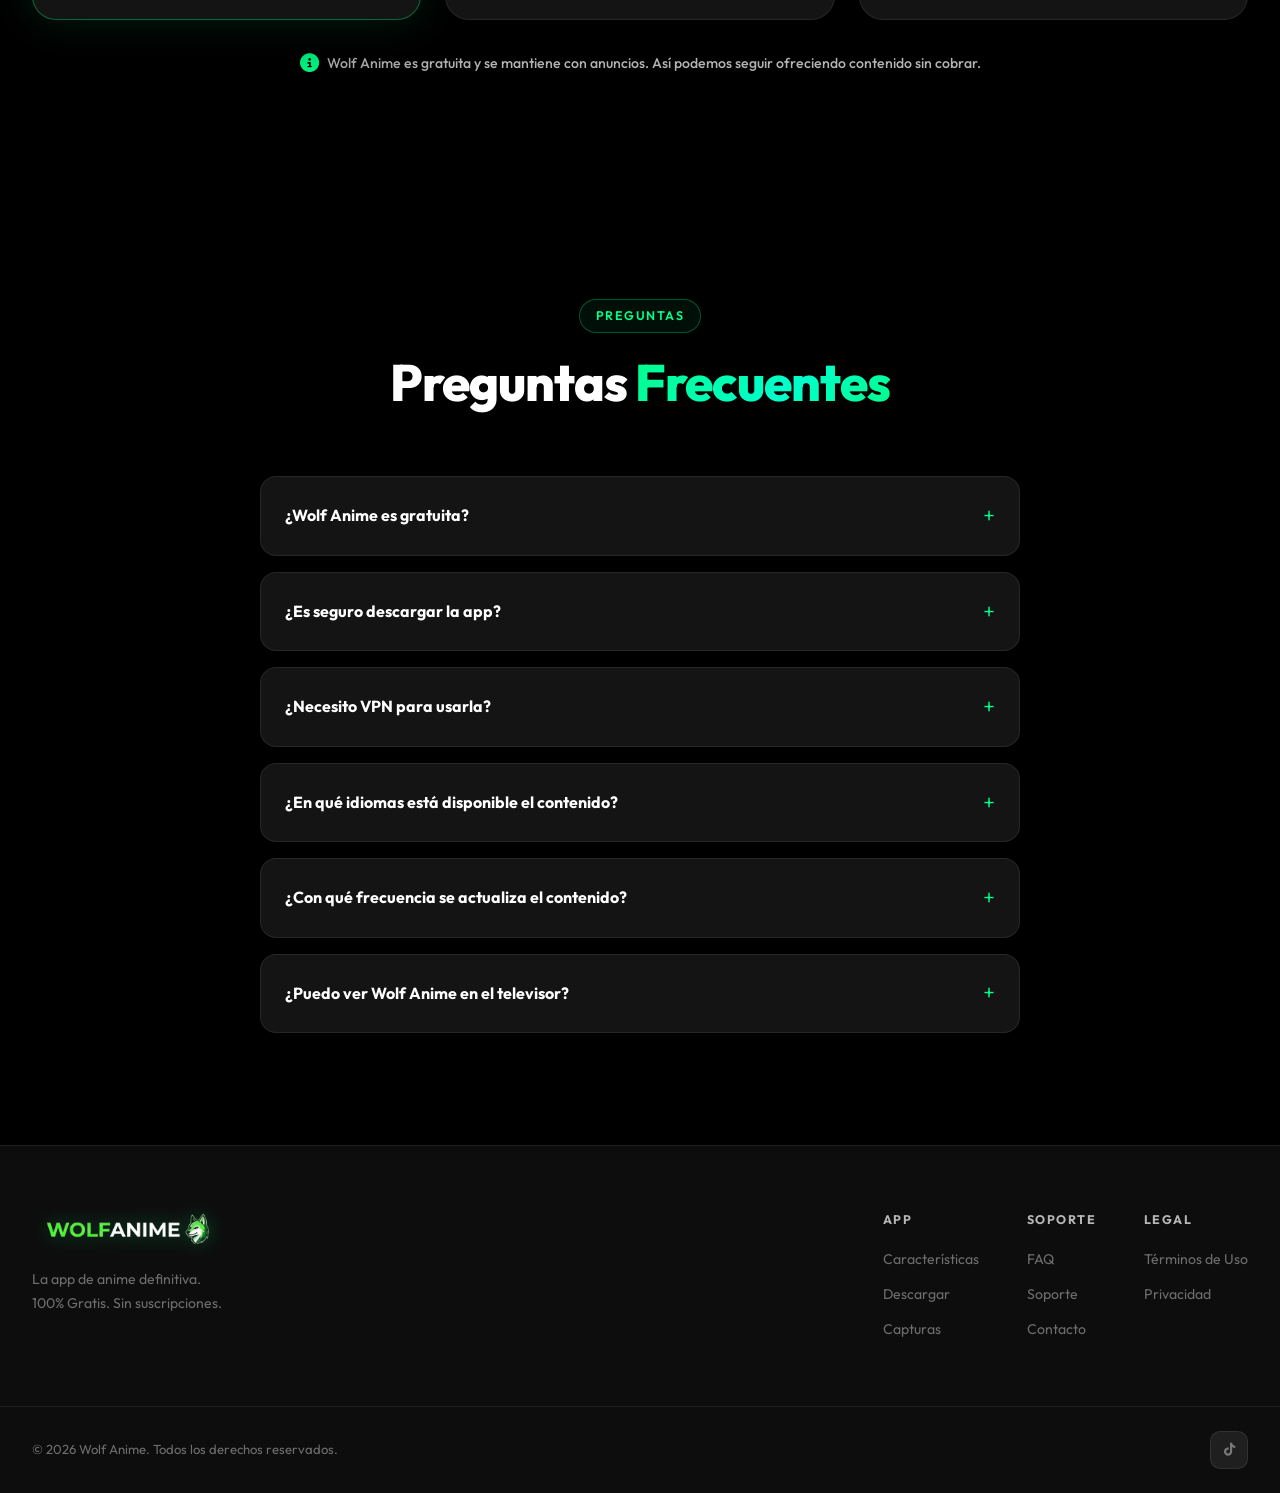
==== commit bfc818c5: "Update index.html" ====
--- a/index.html
+++ b/index.html
@@ -178,8 +178,8 @@
         <div class="feature-card__icon">
           <i class="fa-solid fa-clock-rotate-left"></i>
         </div>
-        <h3>Contenido al Día</h3>
-        <p>Nuevos episodios agregados diariamente. Tu progreso y favoritos se guardan de forma <strong>100% local</strong> en tu dispositivo.</p>
+        <h3>Actualizado Siempre</h3>
+        <p>Nuevos episodios agregados semanalmente. Tu progreso y favoritos se guardan de forma <strong>100% local</strong> en tu dispositivo.</p>
       </div>
 
       <div class="feature-card feature-card--h glow-pulse" data-animate>
@@ -197,7 +197,7 @@
           <i class="fa-solid fa-shield-halved"></i>
         </div>
         <h3>Actualizaciones Automáticas</h3>
-        <p>Los nuevos episodios se agregan automáticamente al momento de salir. Siempre al día con los últimos
+        <p>Nuevas series y episodios agregados semanalmente. Siempre al día con los últimos
           lanzamientos.</p>
         <div class="feature-card__decoration"></div>
       </div>
@@ -406,8 +406,7 @@
       </details>
       <details class="faq-item" id="faq-5">
         <summary>¿Con qué frecuencia se actualiza el contenido?</summary>
-        <p>Los nuevos episodios se agregan automáticamente en cuanto están disponibles, generalmente minutos después de
-          su estreno oficial.</p>
+        <p>Los nuevos episodios se agregan semanalmente en cuanto están disponibles, manteniendo el catálogo siempre actualizado.</p>
       </details>
       <details class="faq-item" id="faq-6">
         <summary>¿Puedo ver Wolf Anime en el televisor?</summary>
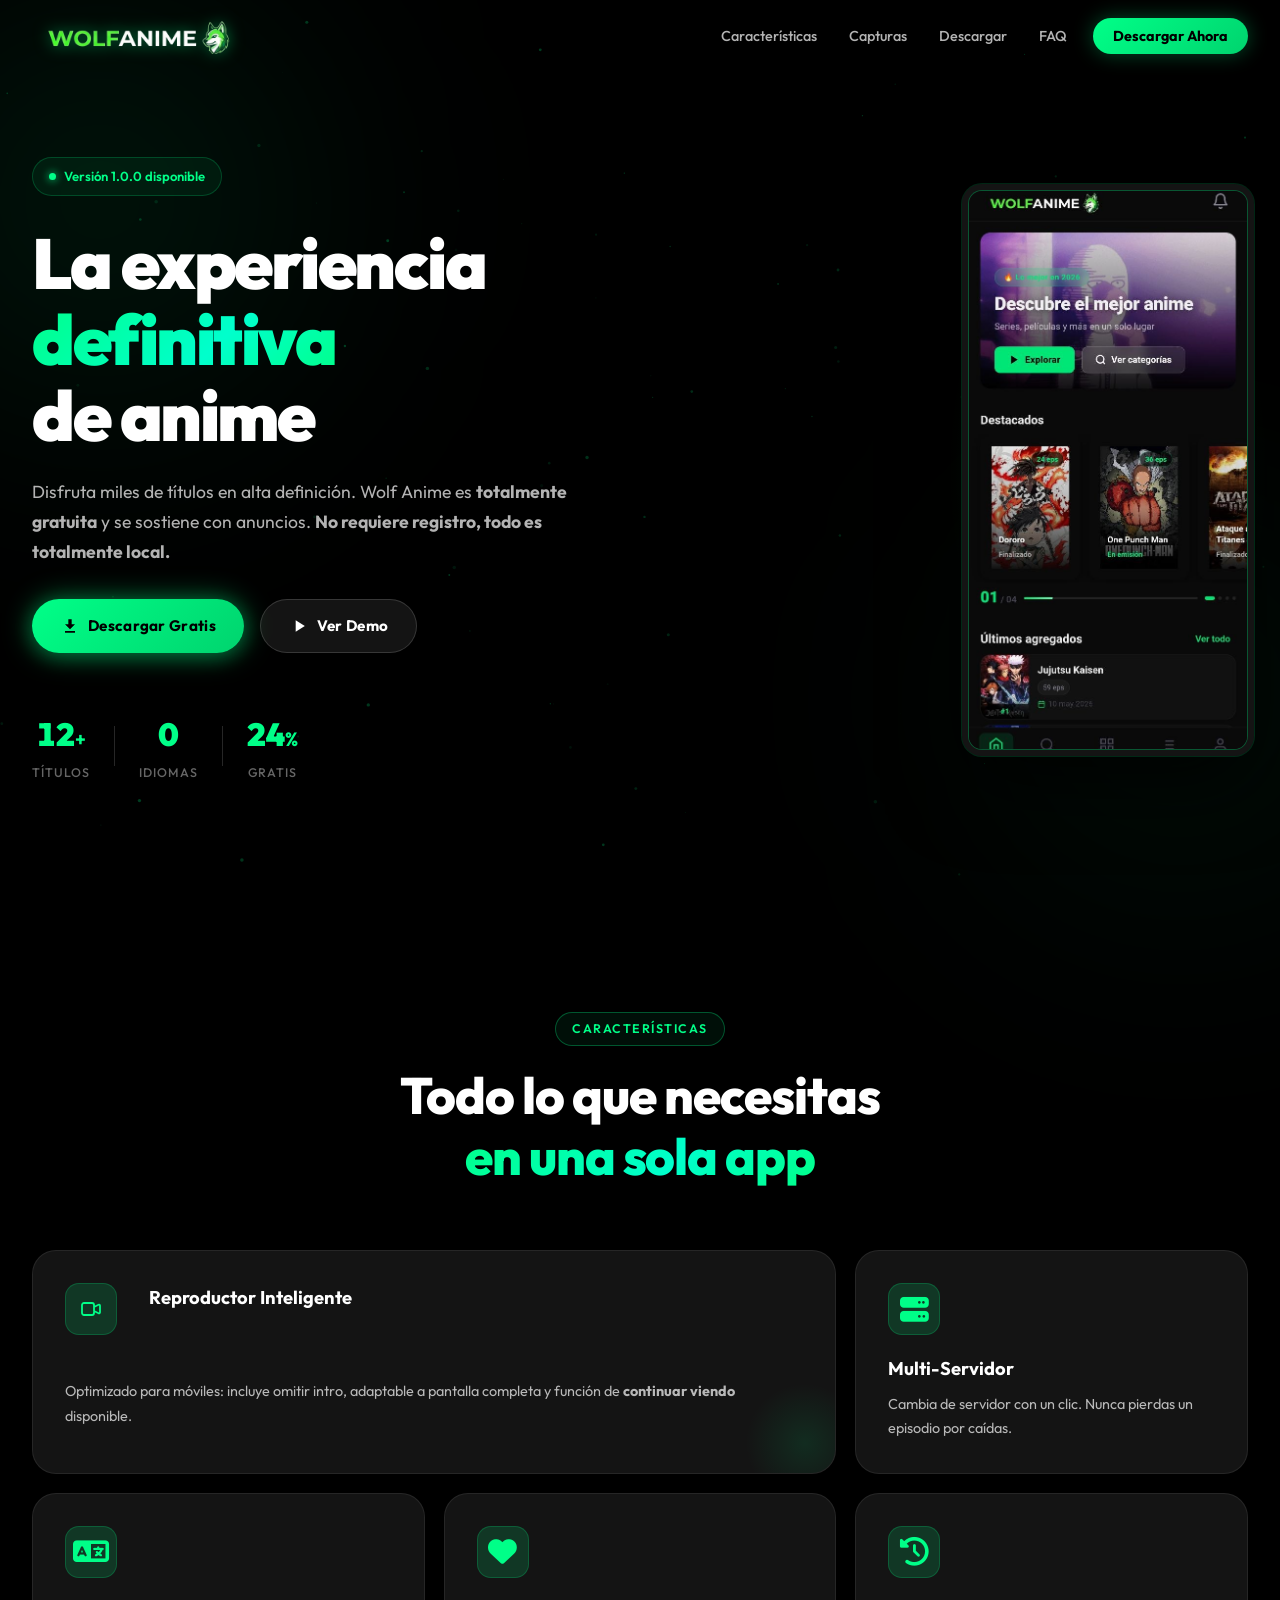
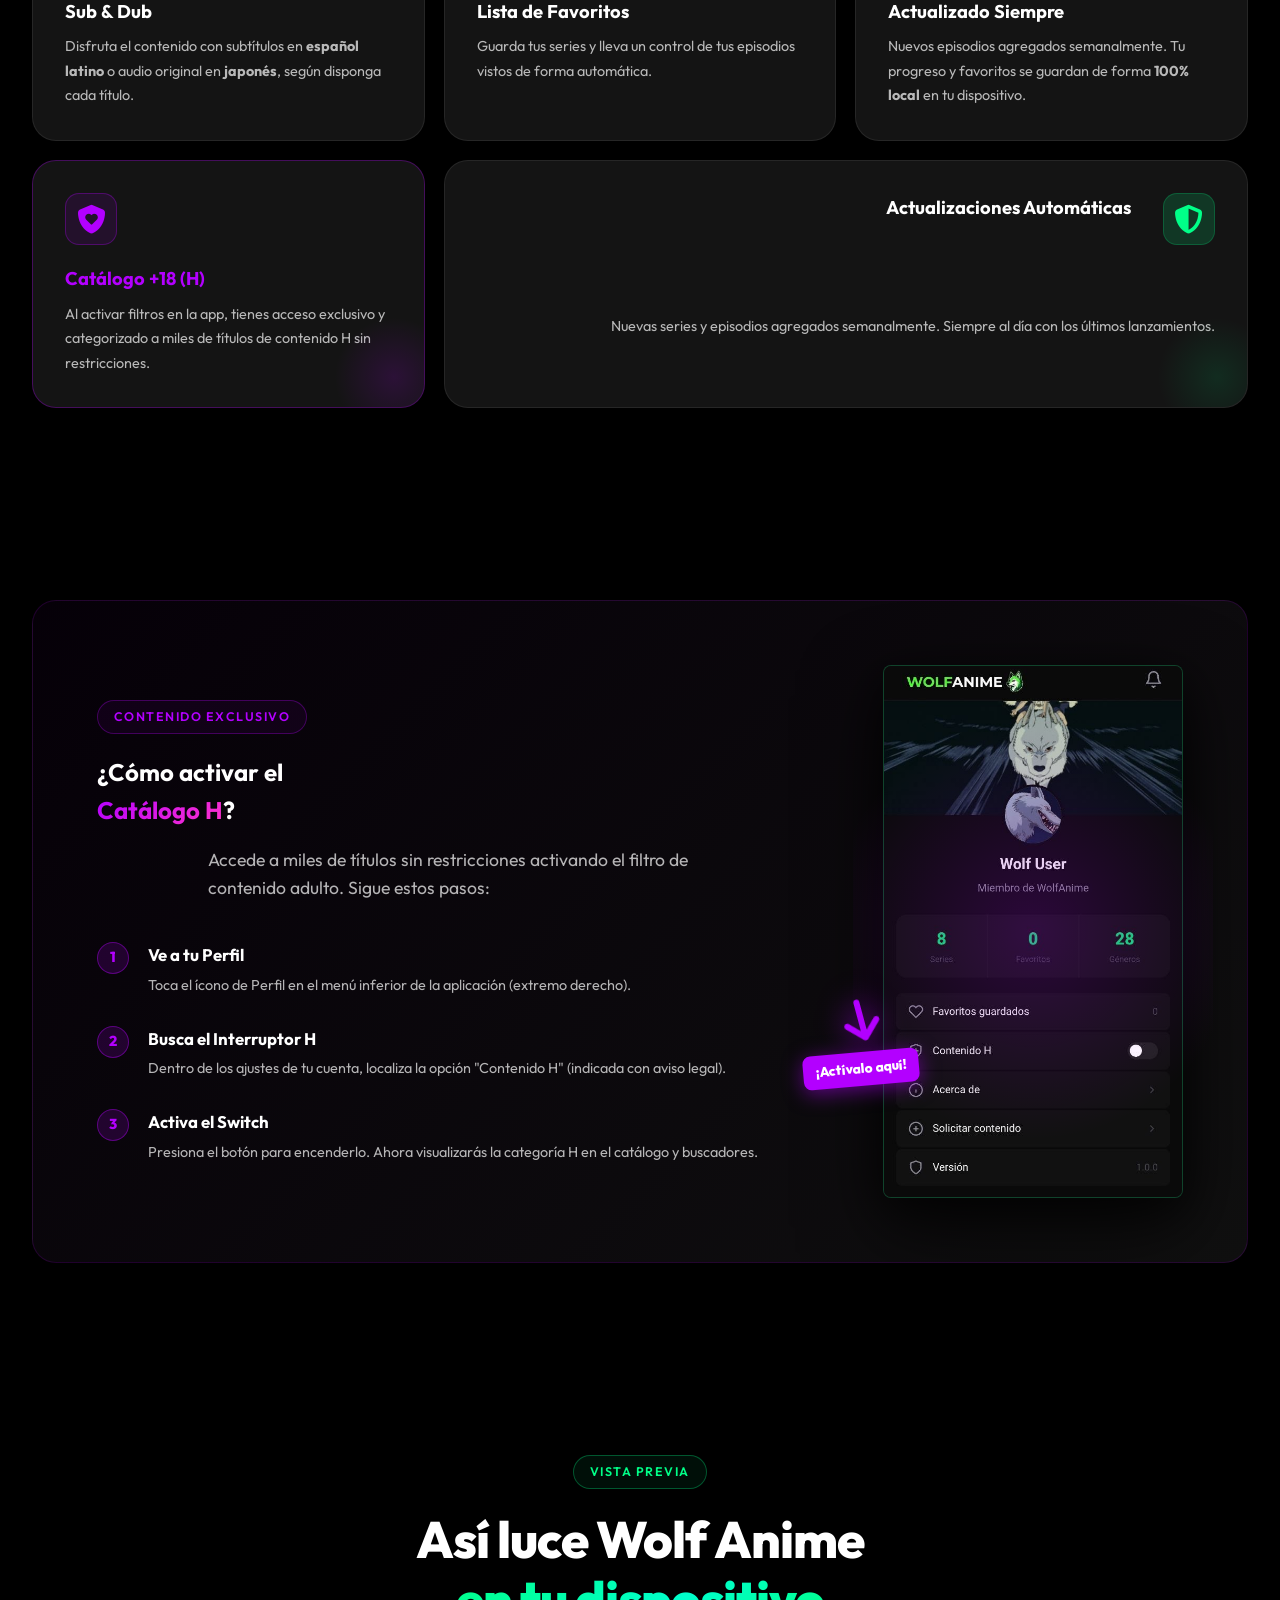
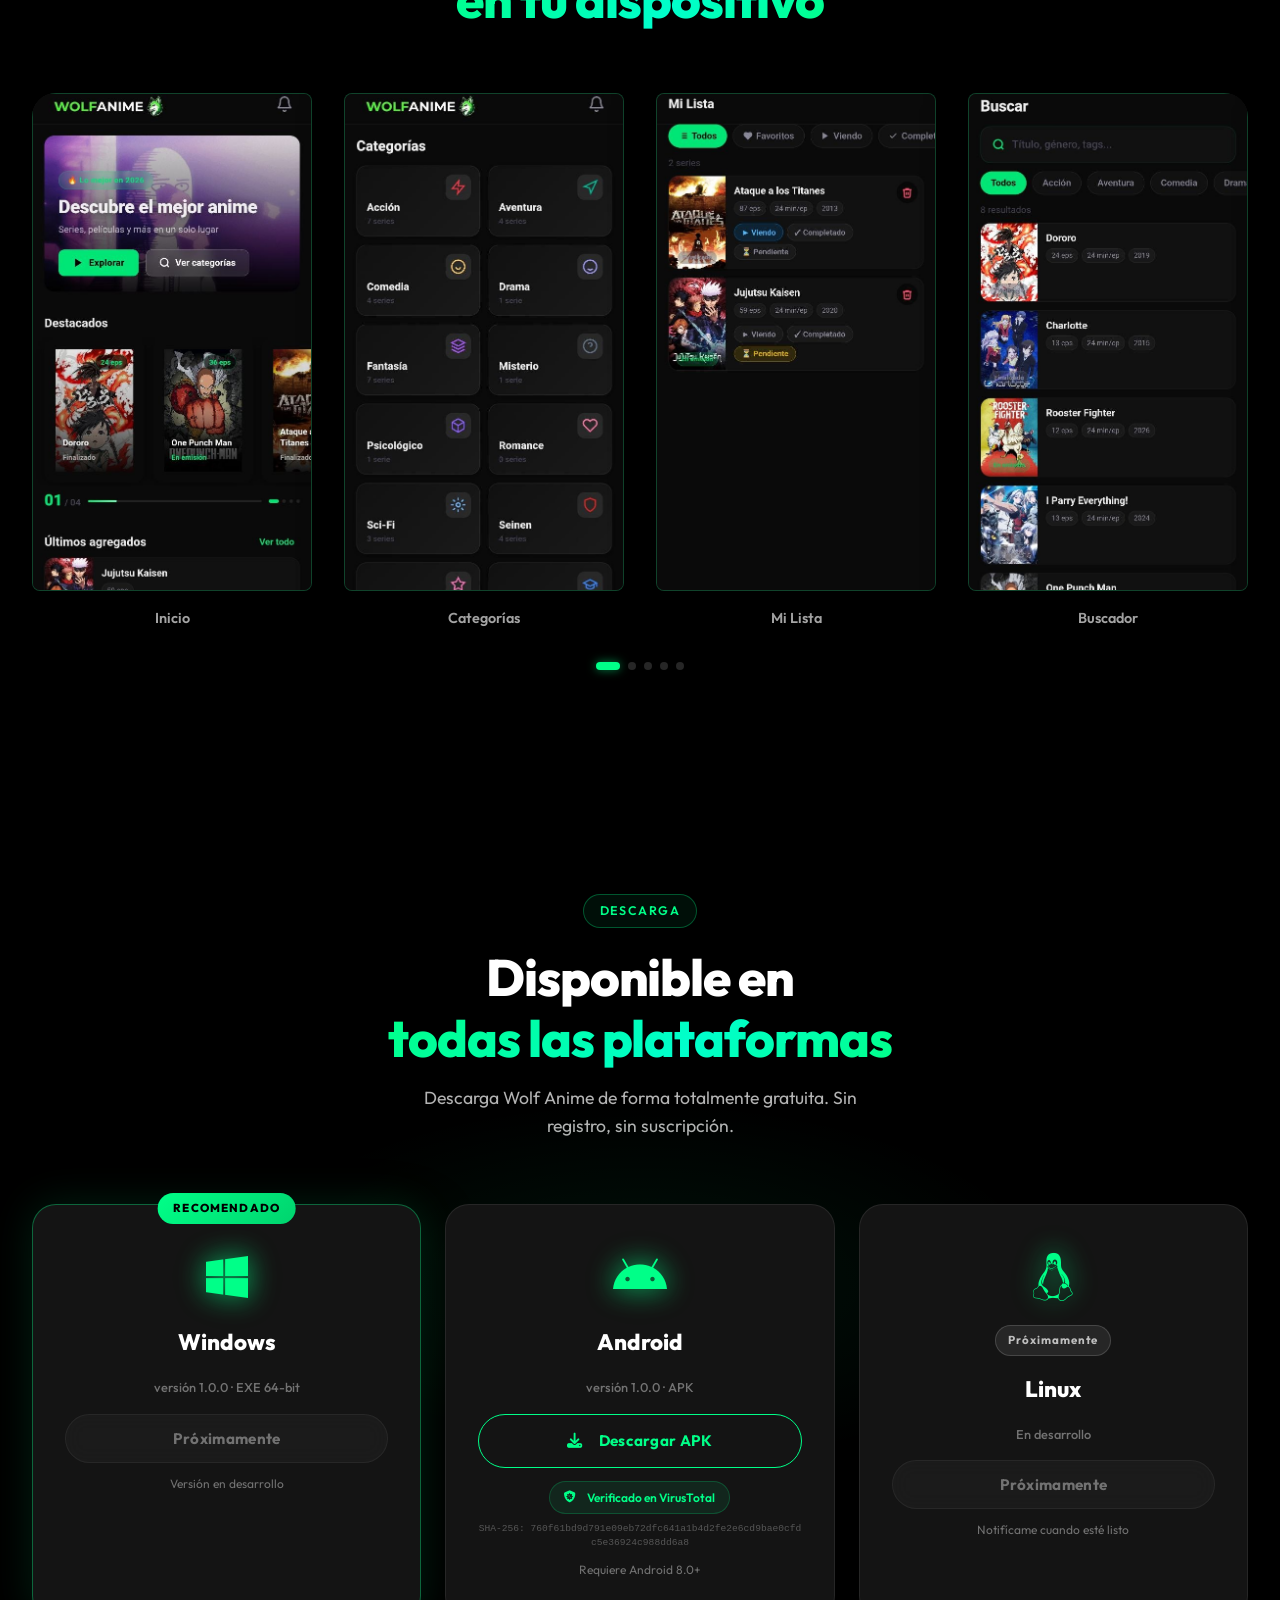
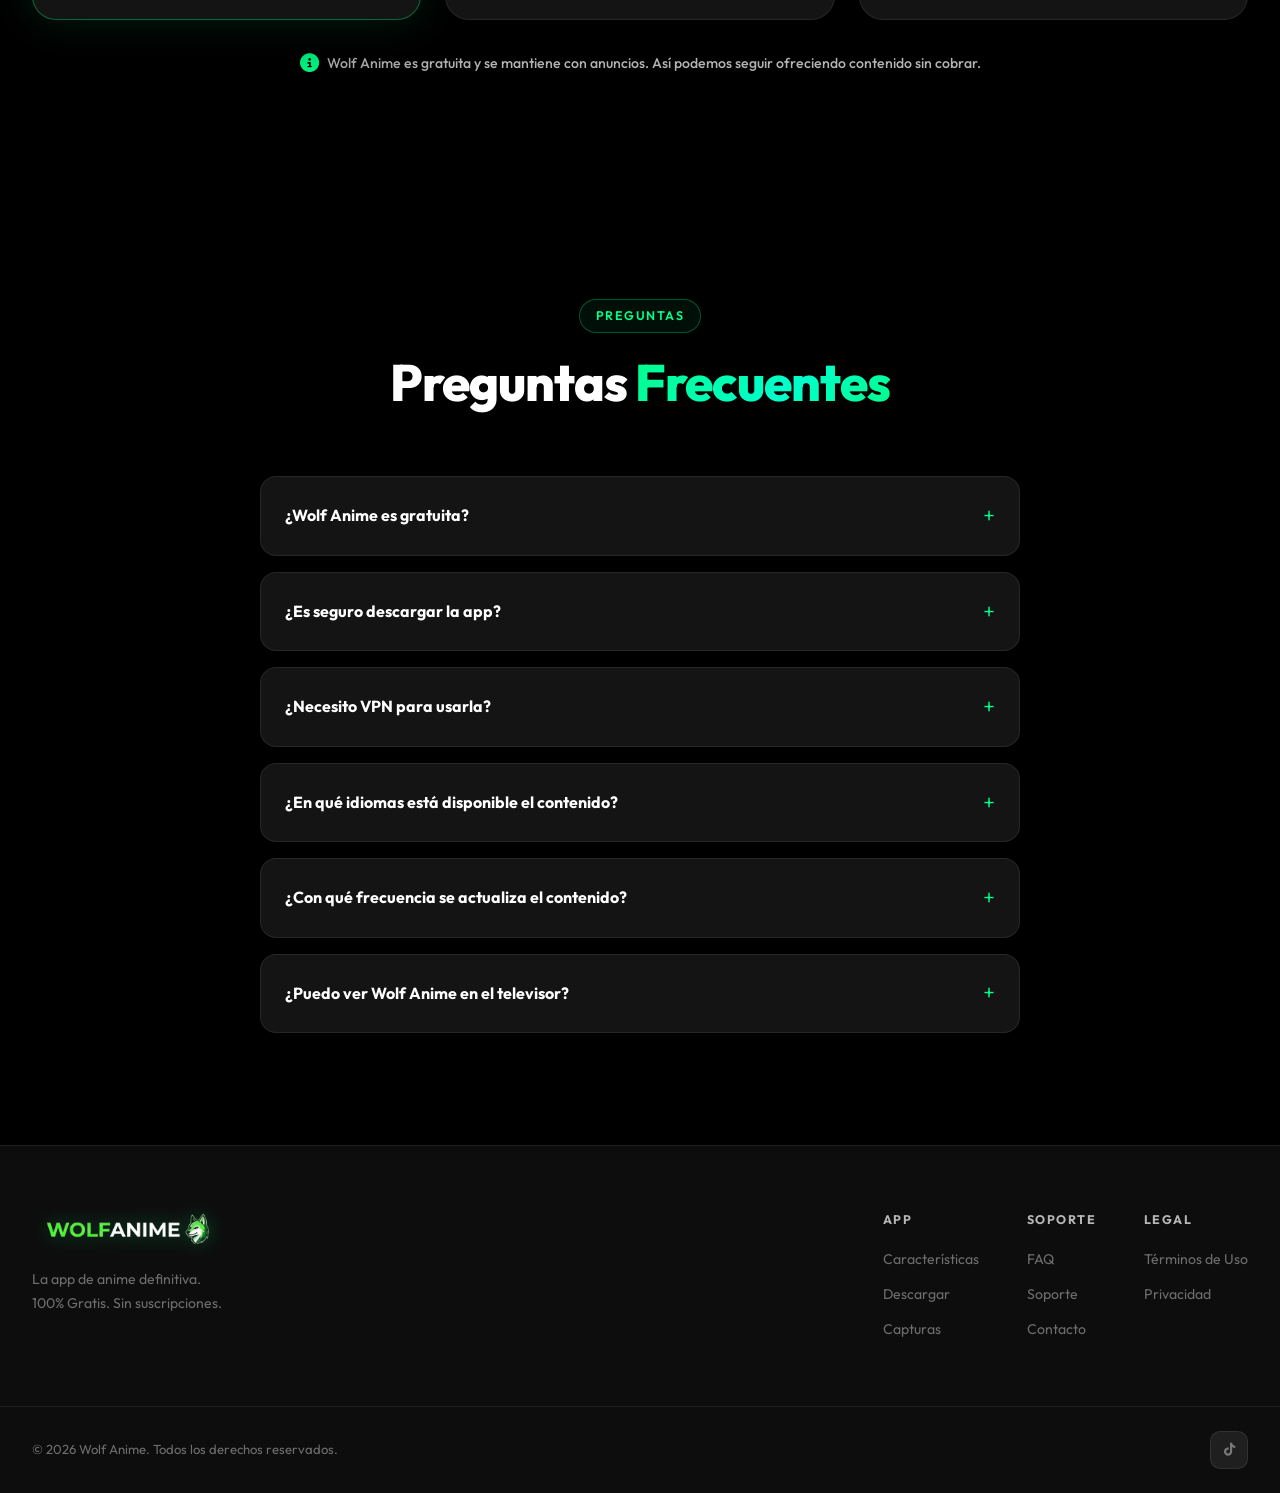
==== commit ce806c33: "Update index.html" ====
--- a/index.html
+++ b/index.html
@@ -346,7 +346,7 @@
         <h3>Android</h3>
         <span class="download-card__version">versión 1.0.0 · APK</span>
         <a href="https://github.com/wolf-anime/wolf-anime.github.io/releases/download/1.0.0/Wolf.Anime.V1.0.0.apk" 
-           class="btn btn--outline btn--full" id="btn-android" download>
+           class="btn btn--outline btn--full" id="btn-android">
           <i class="fa-solid fa-download" style="margin-right: 8px;"></i>
           Descargar APK
         </a>
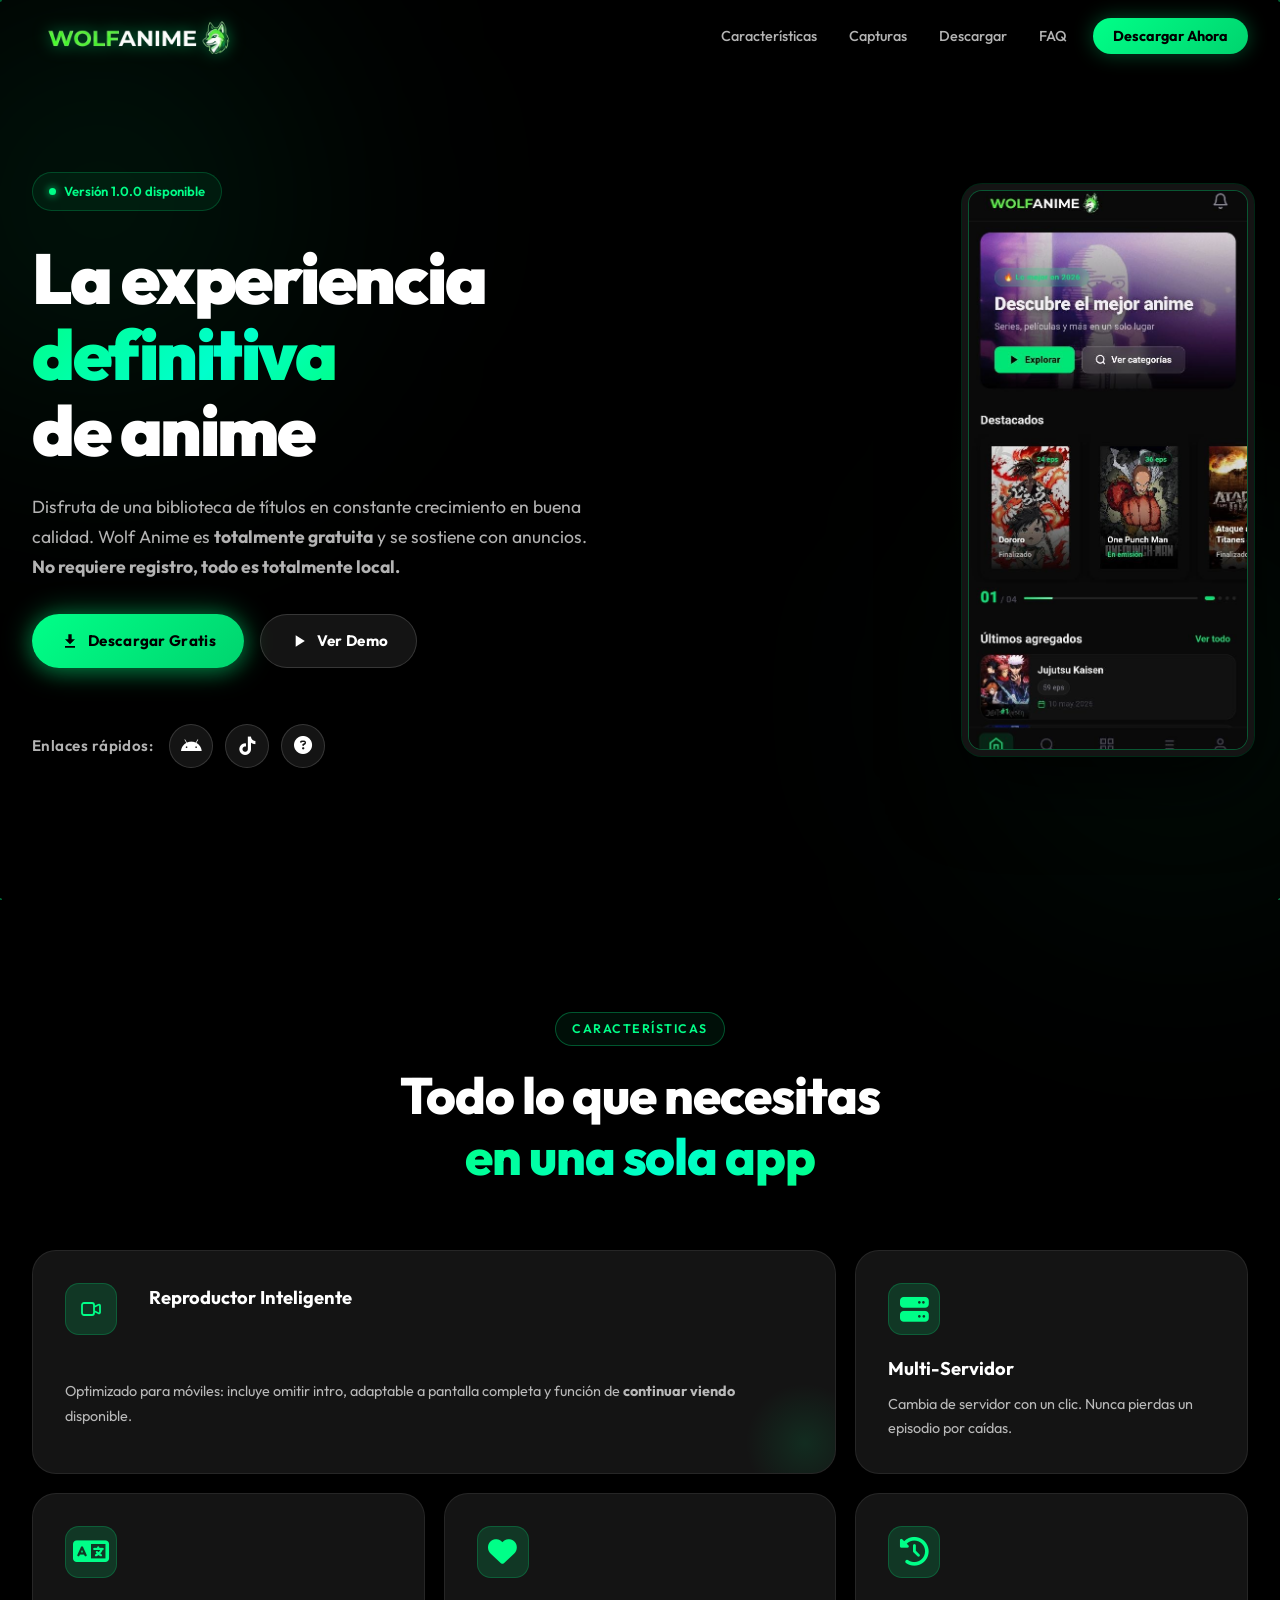
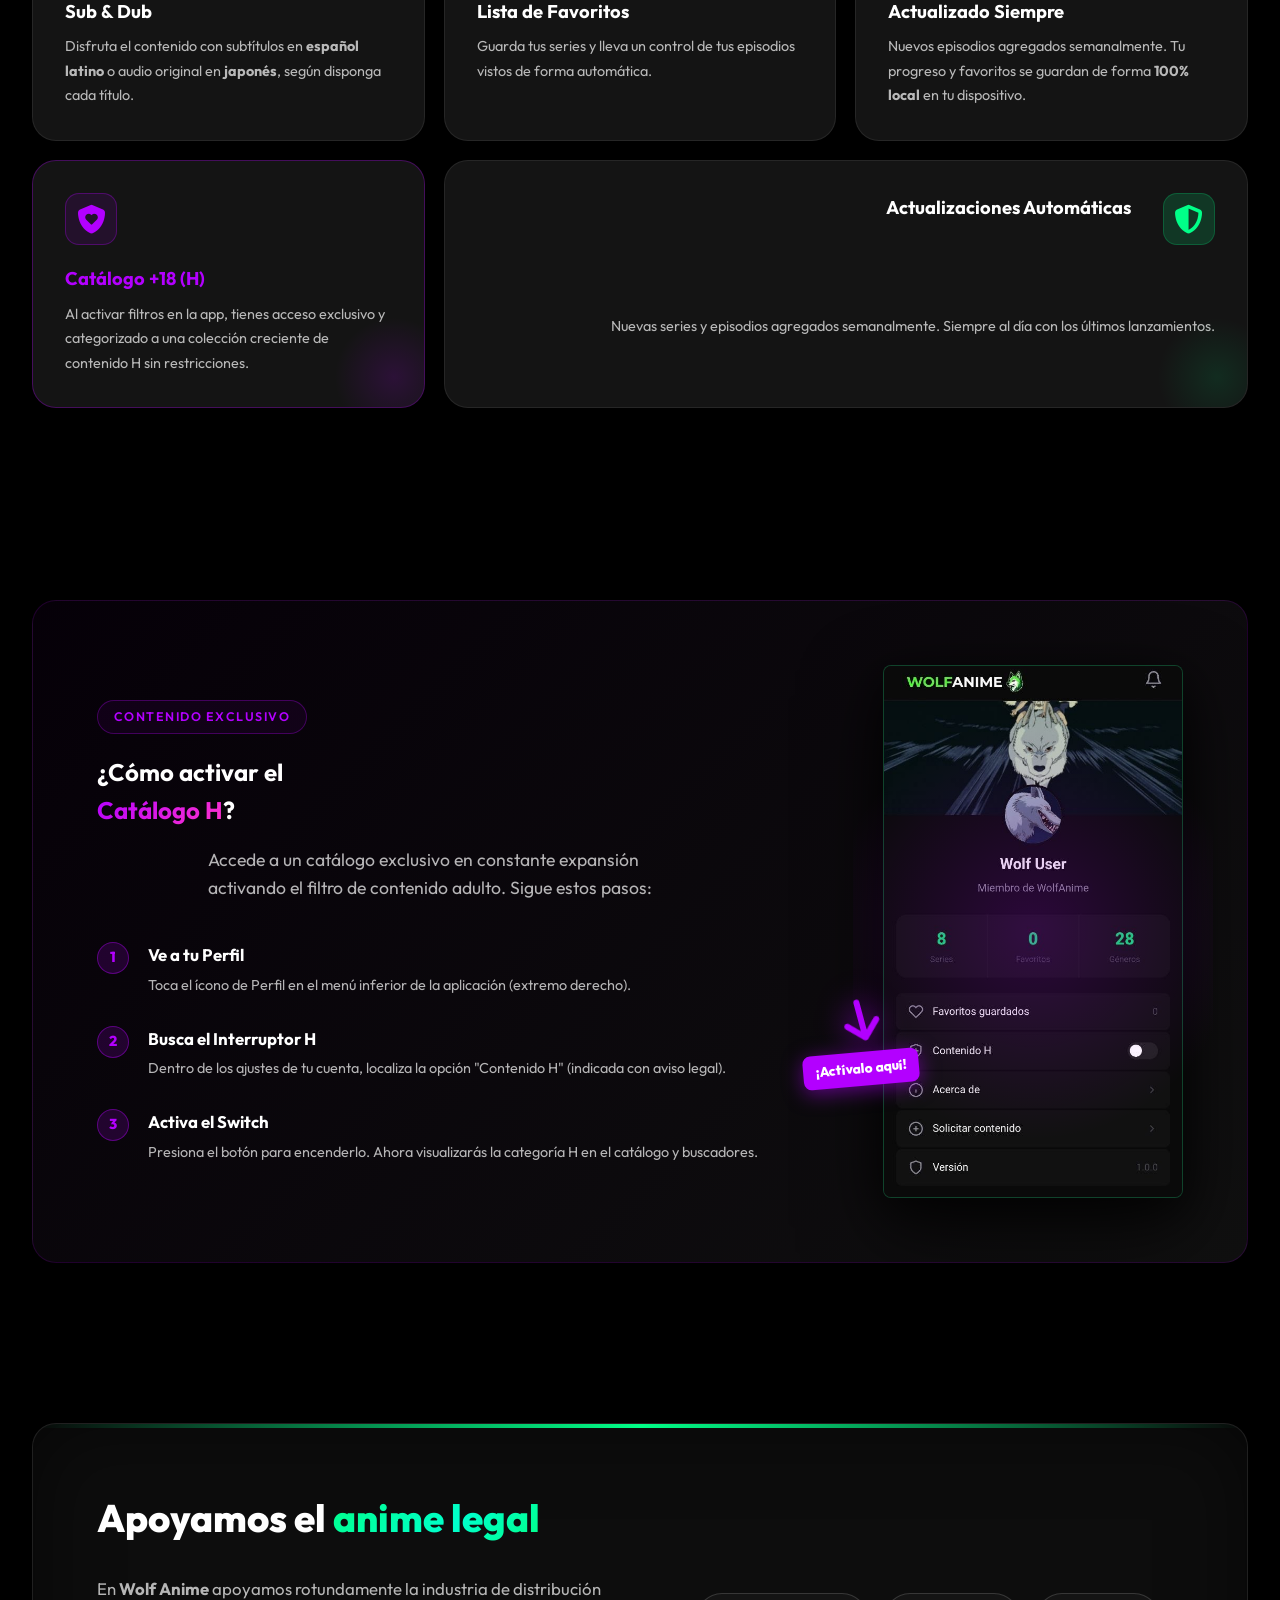
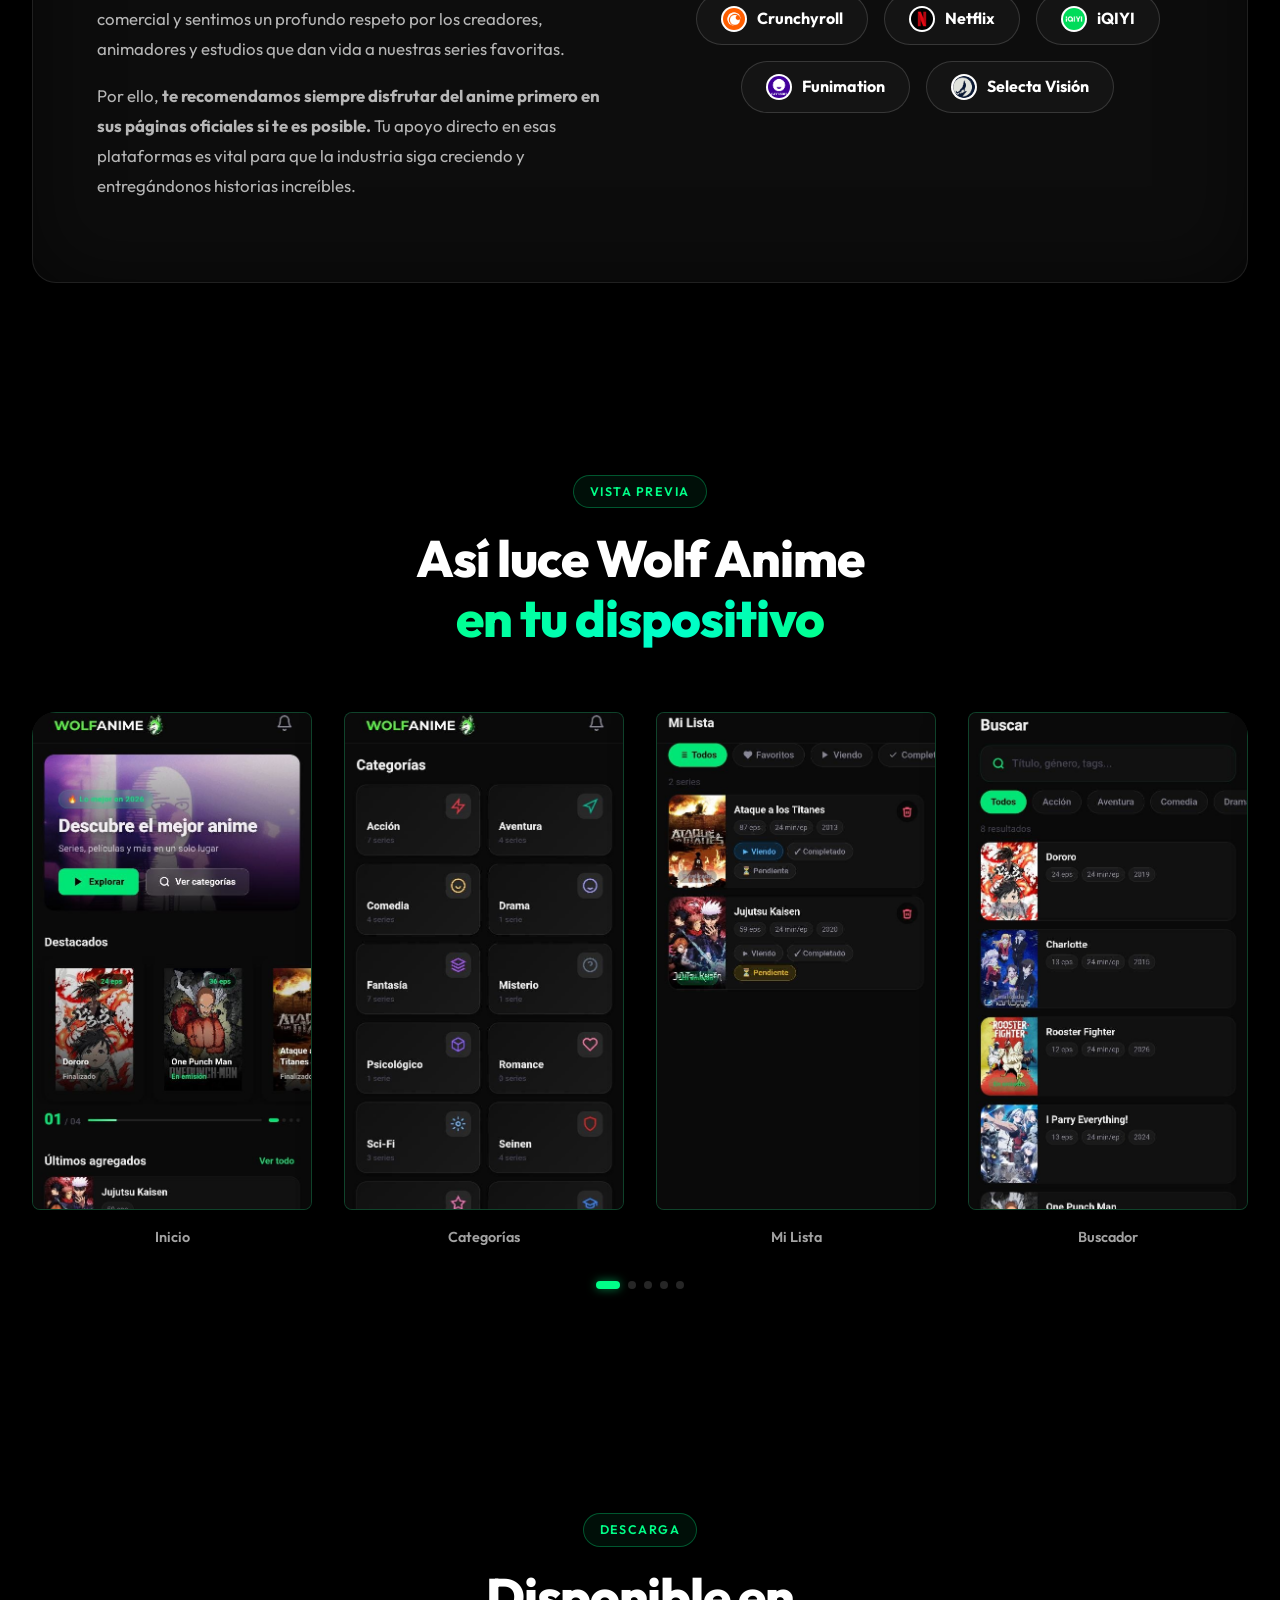
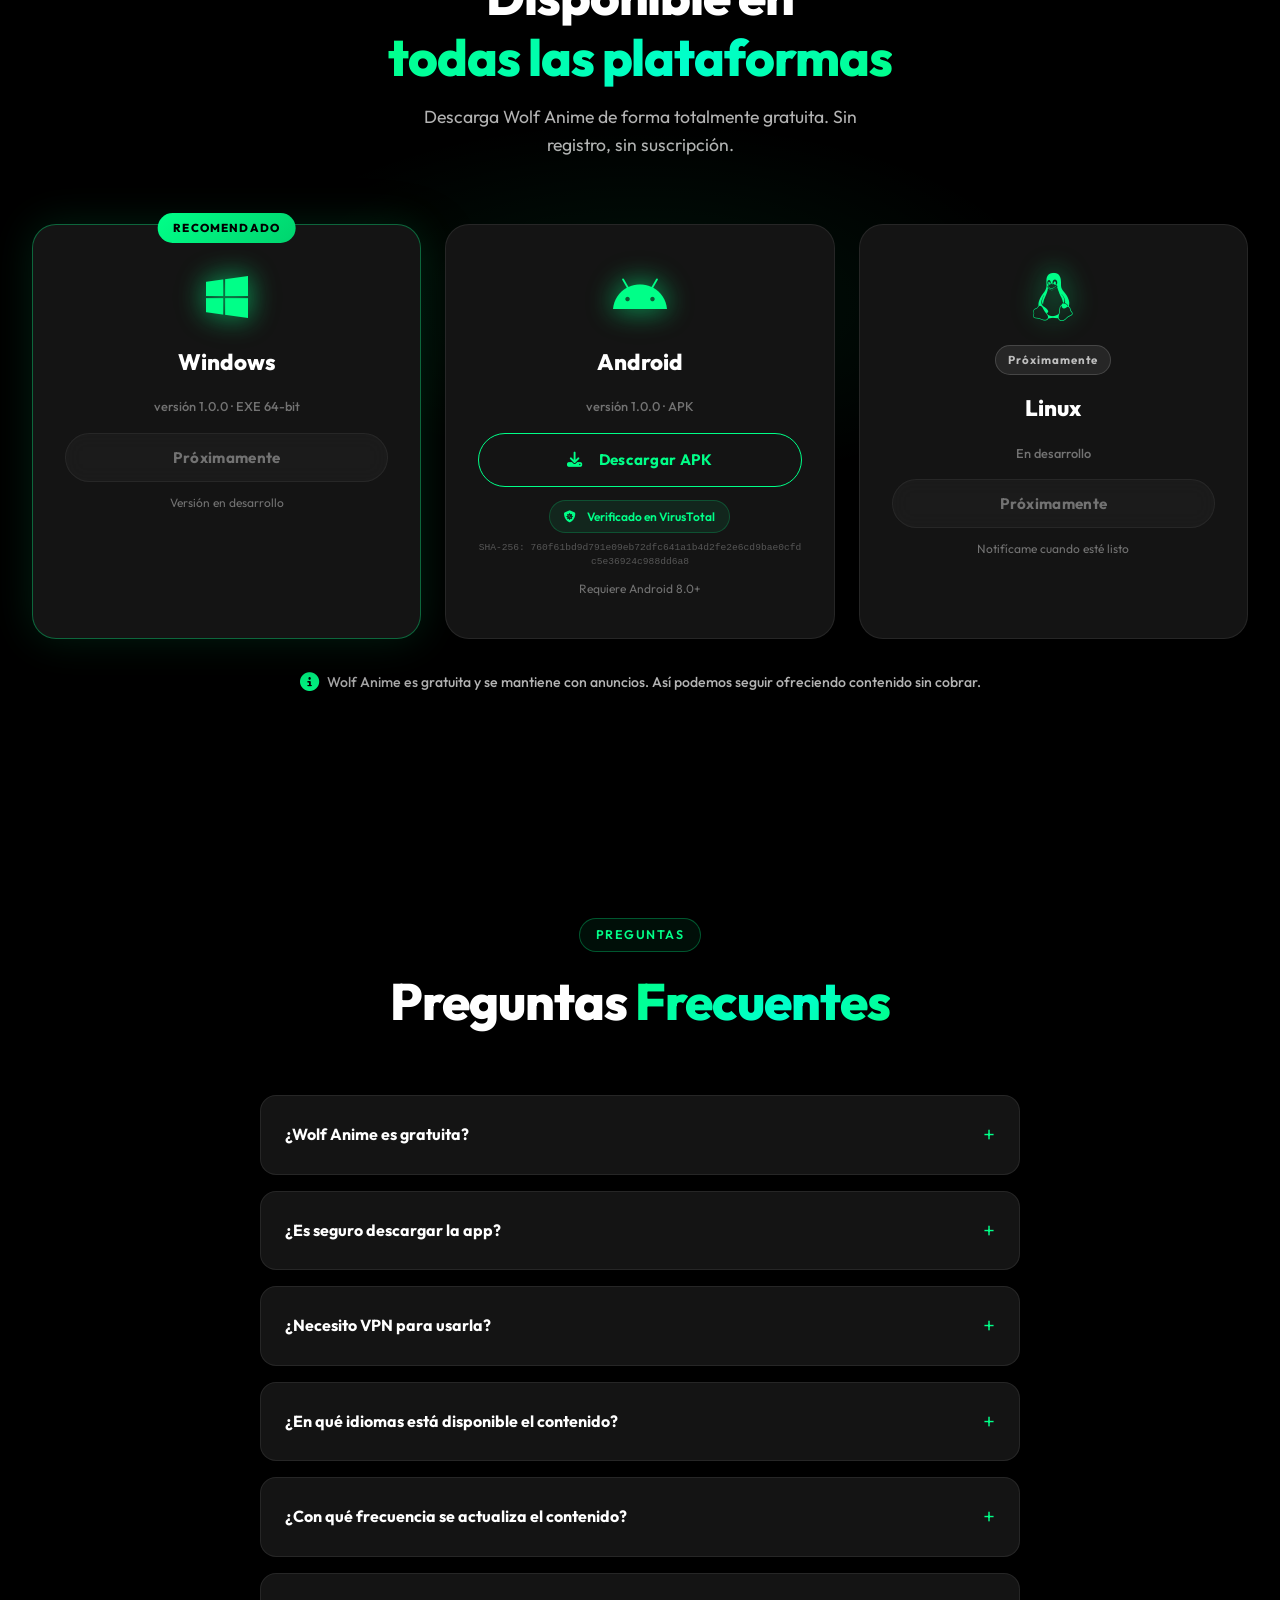
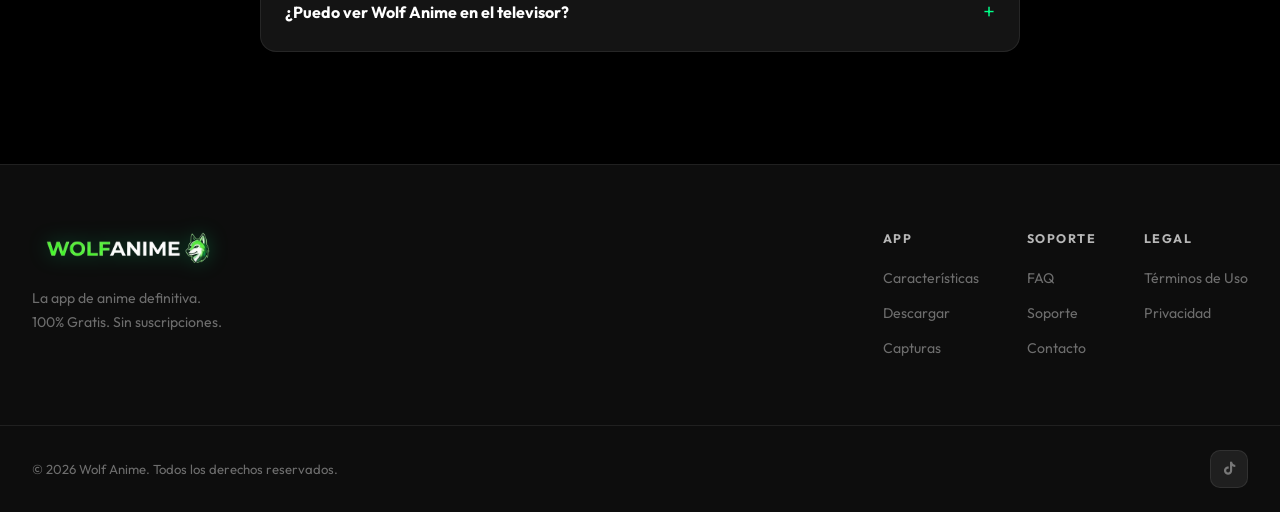
==== commit 5e226925: "Add files via upload" ====
--- a/index.html
+++ b/index.html
@@ -11,7 +11,7 @@
   <!-- Open Graph -->
   <meta property="og:title" content="Wolf Anime — La App de Anime Definitiva" />
   <meta property="og:description"
-    content="Descarga Wolf Anime y disfruta miles de títulos en HD con la mejor experiencia." />
+    content="Descarga Wolf Anime y disfruta un catálogo en constante expansión en HD con la mejor experiencia." />
   <meta property="og:type" content="website" />
   <title>Wolf Anime — Descarga la App</title>
 
@@ -76,7 +76,7 @@
       </h1>
 
       <p class="hero__subtitle" data-animate>
-        Disfruta miles de títulos en alta definición. Wolf Anime es <strong>totalmente gratuita</strong> y se sostiene
+        Disfruta de una biblioteca de títulos en constante crecimiento en buena calidad. Wolf Anime es <strong>totalmente gratuita</strong> y se sostiene
         con anuncios. <strong>No requiere registro, todo es totalmente local.</strong>
       </p>
 
@@ -97,20 +97,12 @@
         </a>
       </div>
 
-      <div class="hero__stats">
-        <div class="stat">
-          <span class="stat__number" data-target="50">0</span><span class="stat__unit">+</span>
-          <span class="stat__label">Títulos</span>
-        </div>
-        <div class="stat__divider"></div>
-        <div class="stat">
-          <span class="stat__number" data-target="2">0</span><span class="stat__unit"></span>
-          <span class="stat__label">Idiomas</span>
-        </div>
-        <div class="stat__divider"></div>
-        <div class="stat">
-          <span class="stat__number" data-target="100">0</span><span class="stat__unit">%</span>
-          <span class="stat__label">Gratis</span>
+      <div class="hero__quick-links">
+        <span class="quick-label">Enlaces rápidos:</span>
+        <div class="quick-icons">
+          <a href="#download" class="q-icon" title="Descarga Android APK"><i class="fa-brands fa-android"></i></a>
+          <a href="https://www.tiktok.com/@WOLFANIMEOFICIAL" target="_blank" class="q-icon" title="Comunidad TikTok"><i class="fa-brands fa-tiktok"></i></a>
+          <a href="javascript:void(0)" data-modal="modal-faq" class="q-icon" title="Preguntas Frecuentes"><i class="fa-solid fa-circle-question"></i></a>
         </div>
       </div>
     </div>
@@ -187,7 +179,7 @@
           <i class="fa-solid fa-shield-heart" style="color: var(--purple-glow);"></i>
         </div>
         <h3>Catálogo +18 (H)</h3>
-        <p>Al activar filtros en la app, tienes acceso exclusivo y categorizado a miles de títulos de contenido H sin
+        <p>Al activar filtros en la app, tienes acceso exclusivo y categorizado a una colección creciente de contenido H sin
           restricciones.</p>
         <div class="feature-card__decoration"></div>
       </div>
@@ -210,7 +202,7 @@
       <div class="guide-h__content" data-animate>
         <span class="section-tag section-tag--purple">Contenido Exclusivo</span>
         <h2>¿Cómo activar el<br /><span class="gradient-text-purple">Catálogo H</span>?</h2>
-        <p class="section-desc">Accede a miles de títulos sin restricciones activando el filtro de contenido adulto.
+        <p class="section-desc">Accede a un catálogo exclusivo en constante expansión activando el filtro de contenido adulto.
           Sigue estos pasos:</p>
 
         <ul class="guide-h__steps">
@@ -250,6 +242,24 @@
           <div class="guide-h__glow"></div>
         </div>
       </div>
+      </div>
+    </div>
+  </section>
+
+  <!-- ===== LEGAL ANIME ===== -->
+  <section class="legal-anime" id="legal" data-animate>
+    <div class="legal-anime__inner">
+      <div class="legal-anime__content">
+        <h2>Apoyamos el <span class="gradient-text">anime legal</span></h2>
+        <p>En <strong>Wolf Anime</strong> apoyamos rotundamente la industria de distribución comercial y sentimos un profundo respeto por los creadores, animadores y estudios que dan vida a nuestras series favoritas.</p>
+        <p>Por ello, <strong>te recomendamos siempre disfrutar del anime primero en sus páginas oficiales si te es posible.</strong> Tu apoyo directo en esas plataformas es vital para que la industria siga creciendo y entregándonos historias increíbles.</p>
+      </div>
+      <div class="legal-anime__brands" data-animate>
+        <div class="brand-pill"><img src="assets/crunchyroll.png" alt="Crunchyroll" class="brand-logo" /> Crunchyroll</div>
+        <div class="brand-pill"><img src="assets/netflix.png" alt="Netflix" class="brand-logo" /> Netflix</div>
+        <div class="brand-pill"><img src="assets/IQ.png" alt="iQIYI" class="brand-logo" /> iQIYI</div>
+        <div class="brand-pill"><img src="assets/funimation.png" alt="Funimation" class="brand-logo" /> Funimation</div>
+        <div class="brand-pill"><img src="assets/selecta-vision.png" alt="Selecta Visión" class="brand-logo" /> Selecta Visión</div>
       </div>
     </div>
   </section>
@@ -561,4 +571,4 @@
   <script src="app.js"></script>
 </body>
 
-</html>
+</html>
--- a/styles.css
+++ b/styles.css
@@ -379,38 +379,41 @@
   animation: fadeInDown .8s .3s ease both;
 }
 
-.hero__stats {
-  display: flex;
-  align-items: center;
-  gap: 1.5rem;
+.hero__quick-links {
+  display: flex;
+  align-items: center;
+  gap: 1rem;
   animation: fadeInDown .8s .4s ease both;
 }
-
-.stat { text-align: center; }
-.stat__number {
-  font-size: 2rem;
-  font-weight: 900;
-  color: var(--green);
-  font-variant-numeric: tabular-nums;
-}
-.stat__unit {
-  font-size: 1.2rem;
-  font-weight: 700;
-  color: var(--green);
-}
-.stat__label {
-  display: block;
-  font-size: 0.78rem;
-  color: var(--white-40);
-  font-weight: 500;
-  text-transform: uppercase;
-  letter-spacing: .08em;
-  margin-top: 2px;
-}
-.stat__divider {
-  width: 1px;
-  height: 40px;
-  background: var(--white-15);
+.quick-label {
+  font-size: 0.95rem;
+  color: var(--white-70);
+  font-weight: 600;
+  letter-spacing: 0.03em;
+}
+.quick-icons {
+  display: flex;
+  gap: 12px;
+}
+.q-icon {
+  width: 44px;
+  height: 44px;
+  border-radius: 50%;
+  background: var(--white-08);
+  border: 1px solid var(--white-15);
+  display: flex;
+  align-items: center;
+  justify-content: center;
+  color: var(--white);
+  font-size: 1.15rem;
+  transition: var(--transition);
+}
+.q-icon:hover {
+  background: var(--green-glow-strong);
+  color: var(--green);
+  border-color: var(--green);
+  transform: translateY(-3px);
+  box-shadow: 0 5px 15px rgba(0,255,136,.2);
 }
 
 /* ===== PHONE MOCKUP ===== */
@@ -885,6 +888,97 @@
   background: radial-gradient(circle, rgba(179,0,255,0.2) 0%, transparent 60%);
   z-index: 1;
   pointer-events: none;
+}
+
+/* ===== LEGAL ANIME ===== */
+.legal-anime {
+  max-width: 1280px;
+  margin: 0 auto;
+  padding: 5rem 2rem;
+  position: relative;
+  z-index: 1;
+}
+
+.legal-anime__inner {
+  background: var(--black-2);
+  border: 1px solid var(--white-08);
+  border-radius: var(--radius-lg);
+  padding: 4rem;
+  display: flex;
+  align-items: center;
+  justify-content: space-between;
+  gap: 4rem;
+  box-shadow: inset 0 0 80px rgba(0,0,0,0.5);
+  position: relative;
+  overflow: hidden;
+}
+
+.legal-anime__inner::before {
+  content: '';
+  position: absolute;
+  top: 0; left: 0;
+  width: 100%; height: 4px;
+  background: linear-gradient(90deg, transparent, var(--green), transparent);
+}
+
+.legal-anime__content {
+  flex: 1;
+}
+
+.legal-anime__content h2 {
+  font-size: clamp(2rem, 3vw, 2.5rem);
+  font-weight: 800;
+  margin-bottom: 1.5rem;
+}
+
+.legal-anime__content p {
+  color: var(--white-70);
+  font-size: 1.05rem;
+  line-height: 1.8;
+  margin-bottom: 1rem;
+}
+
+.legal-anime__brands {
+  flex: 1;
+  display: flex;
+  flex-wrap: wrap;
+  gap: 1rem;
+  justify-content: center;
+}
+
+.brand-pill {
+  display: flex;
+  align-items: center;
+  gap: 10px;
+  background: var(--black-3);
+  padding: 12px 24px;
+  border-radius: 100px;
+  font-weight: 700;
+  color: var(--white);
+  border: 1px solid var(--white-15);
+  transition: transform var(--transition), border-color var(--transition);
+}
+
+.brand-pill:hover {
+  transform: translateY(-3px);
+  border-color: var(--white-40);
+}
+
+.brand-logo {
+  height: 26px;
+  width: 26px;
+  border-radius: 50%;
+  object-fit: cover;
+  background: var(--white);
+  padding: 2px;
+}
+
+@media (max-width: 900px) {
+  .legal-anime__inner {
+    flex-direction: column;
+    padding: 3rem 2rem;
+    text-align: center;
+  }
 }
 
 /* ===== SCREENSHOTS ===== */
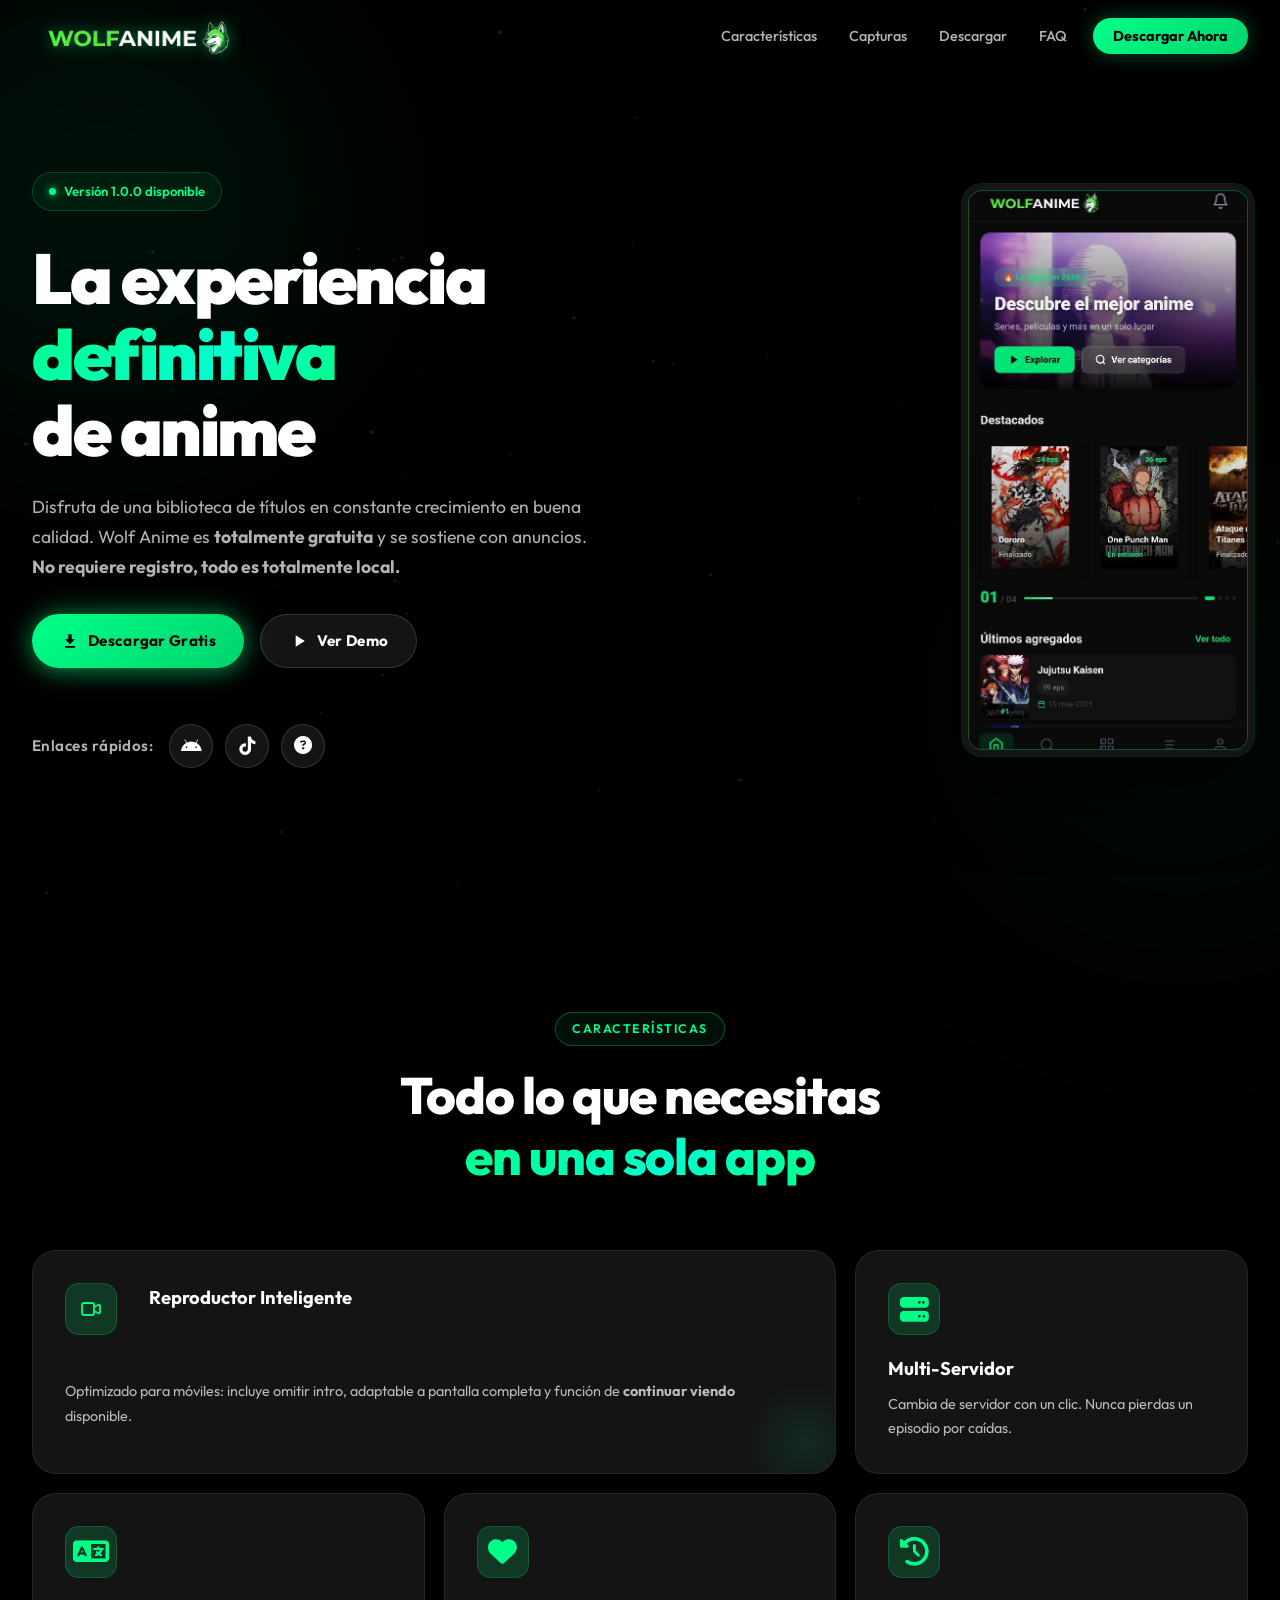
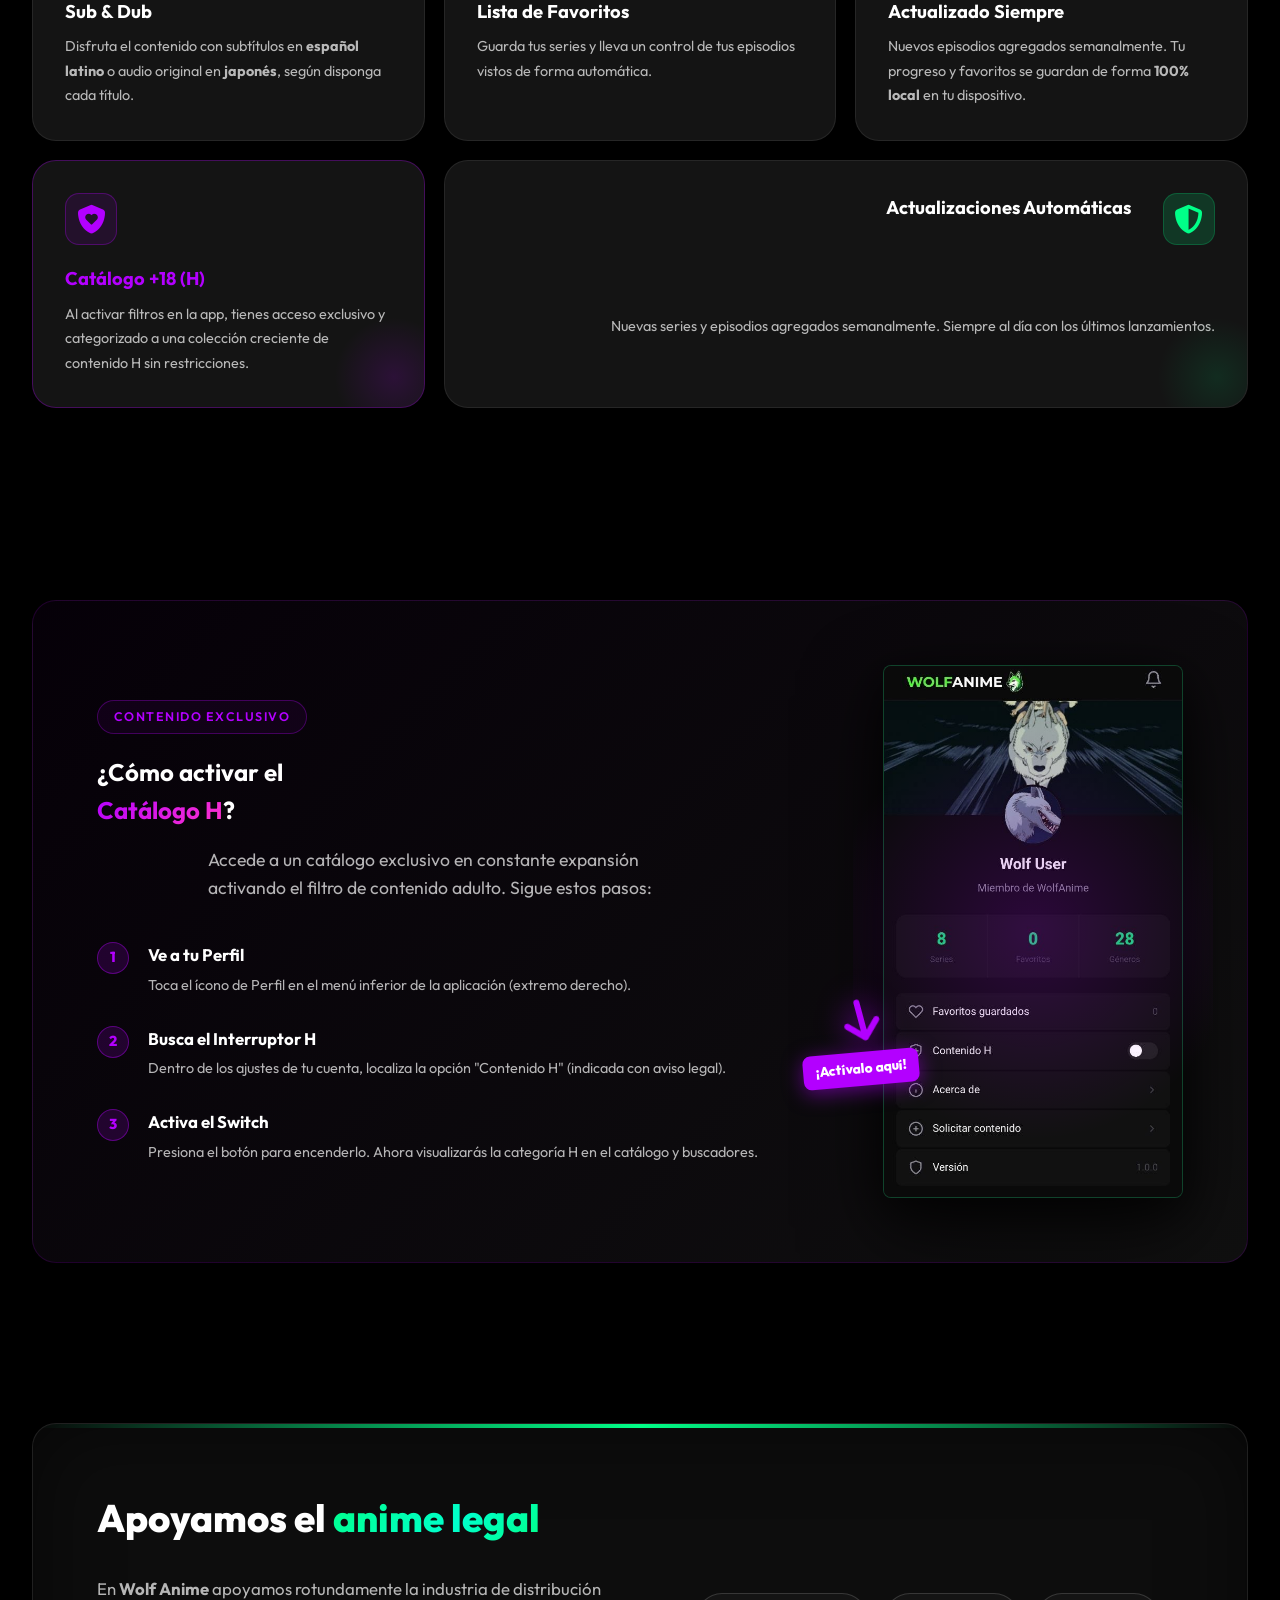
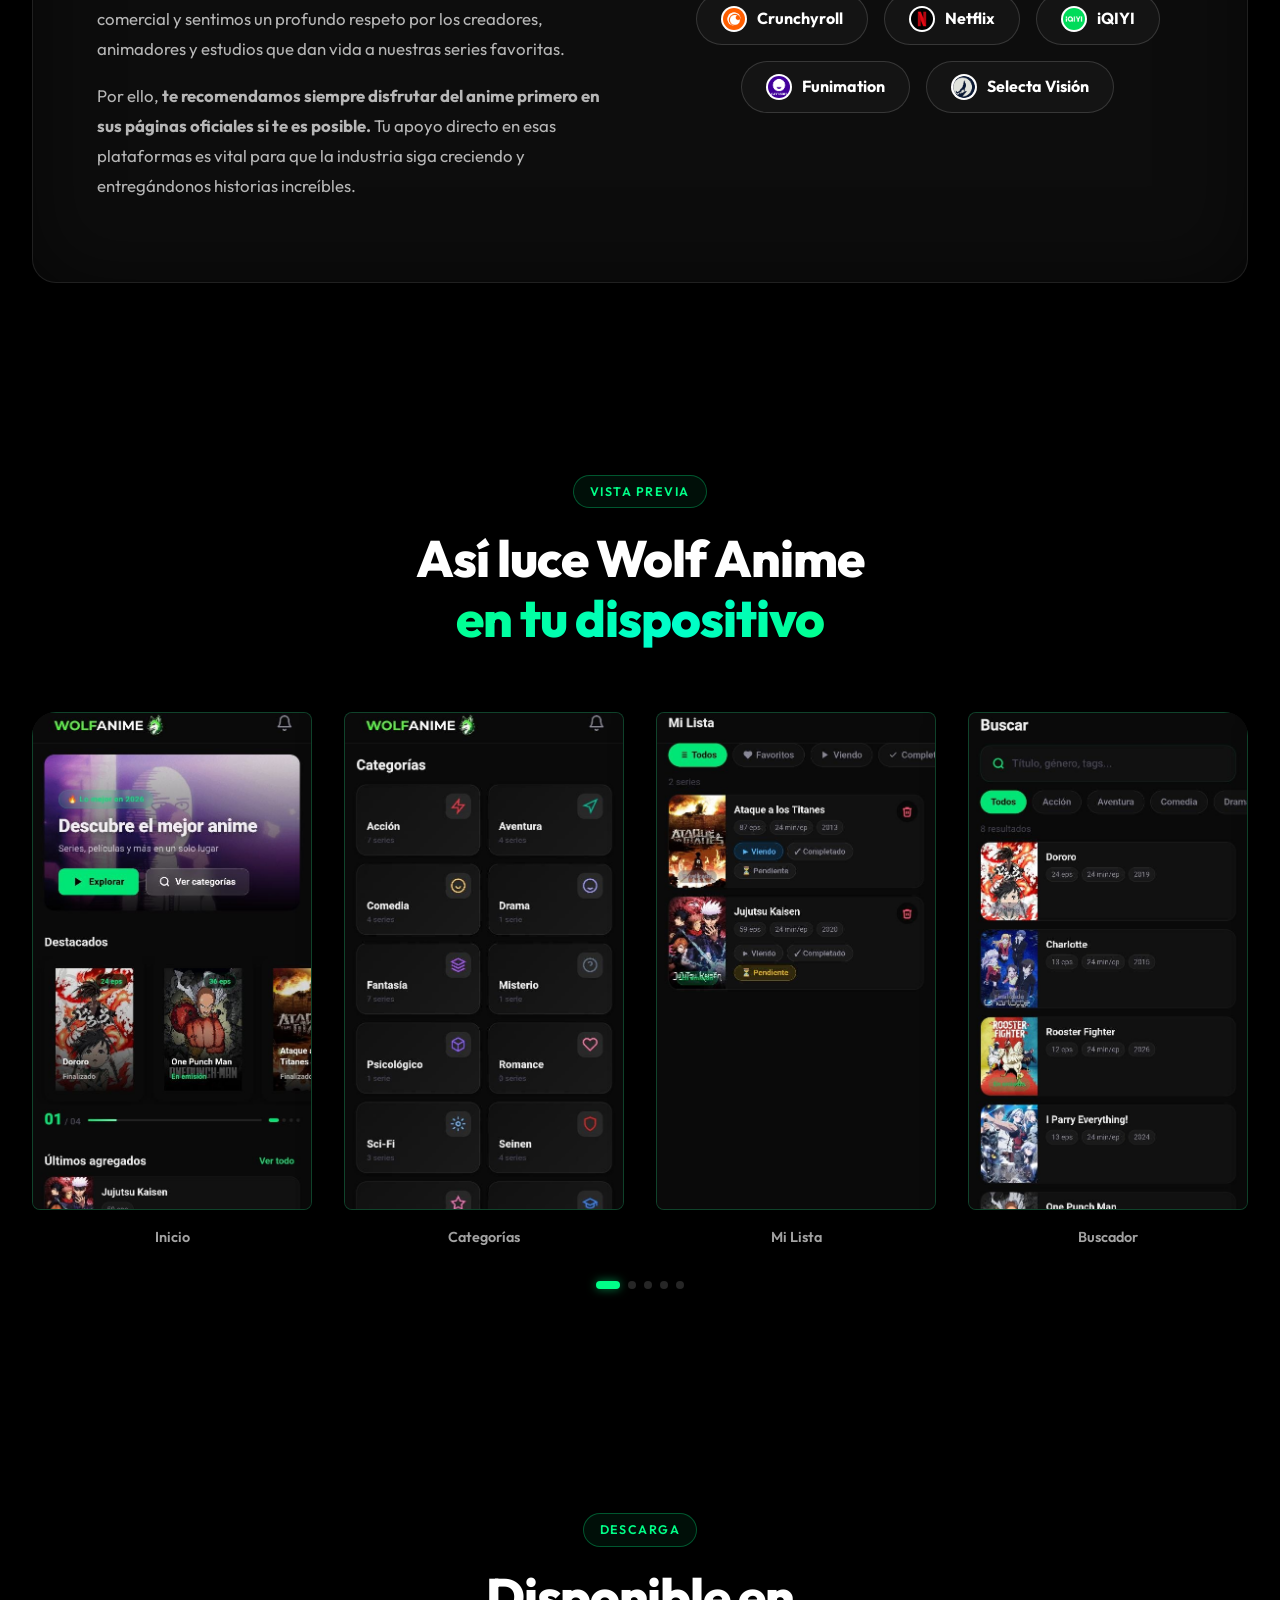
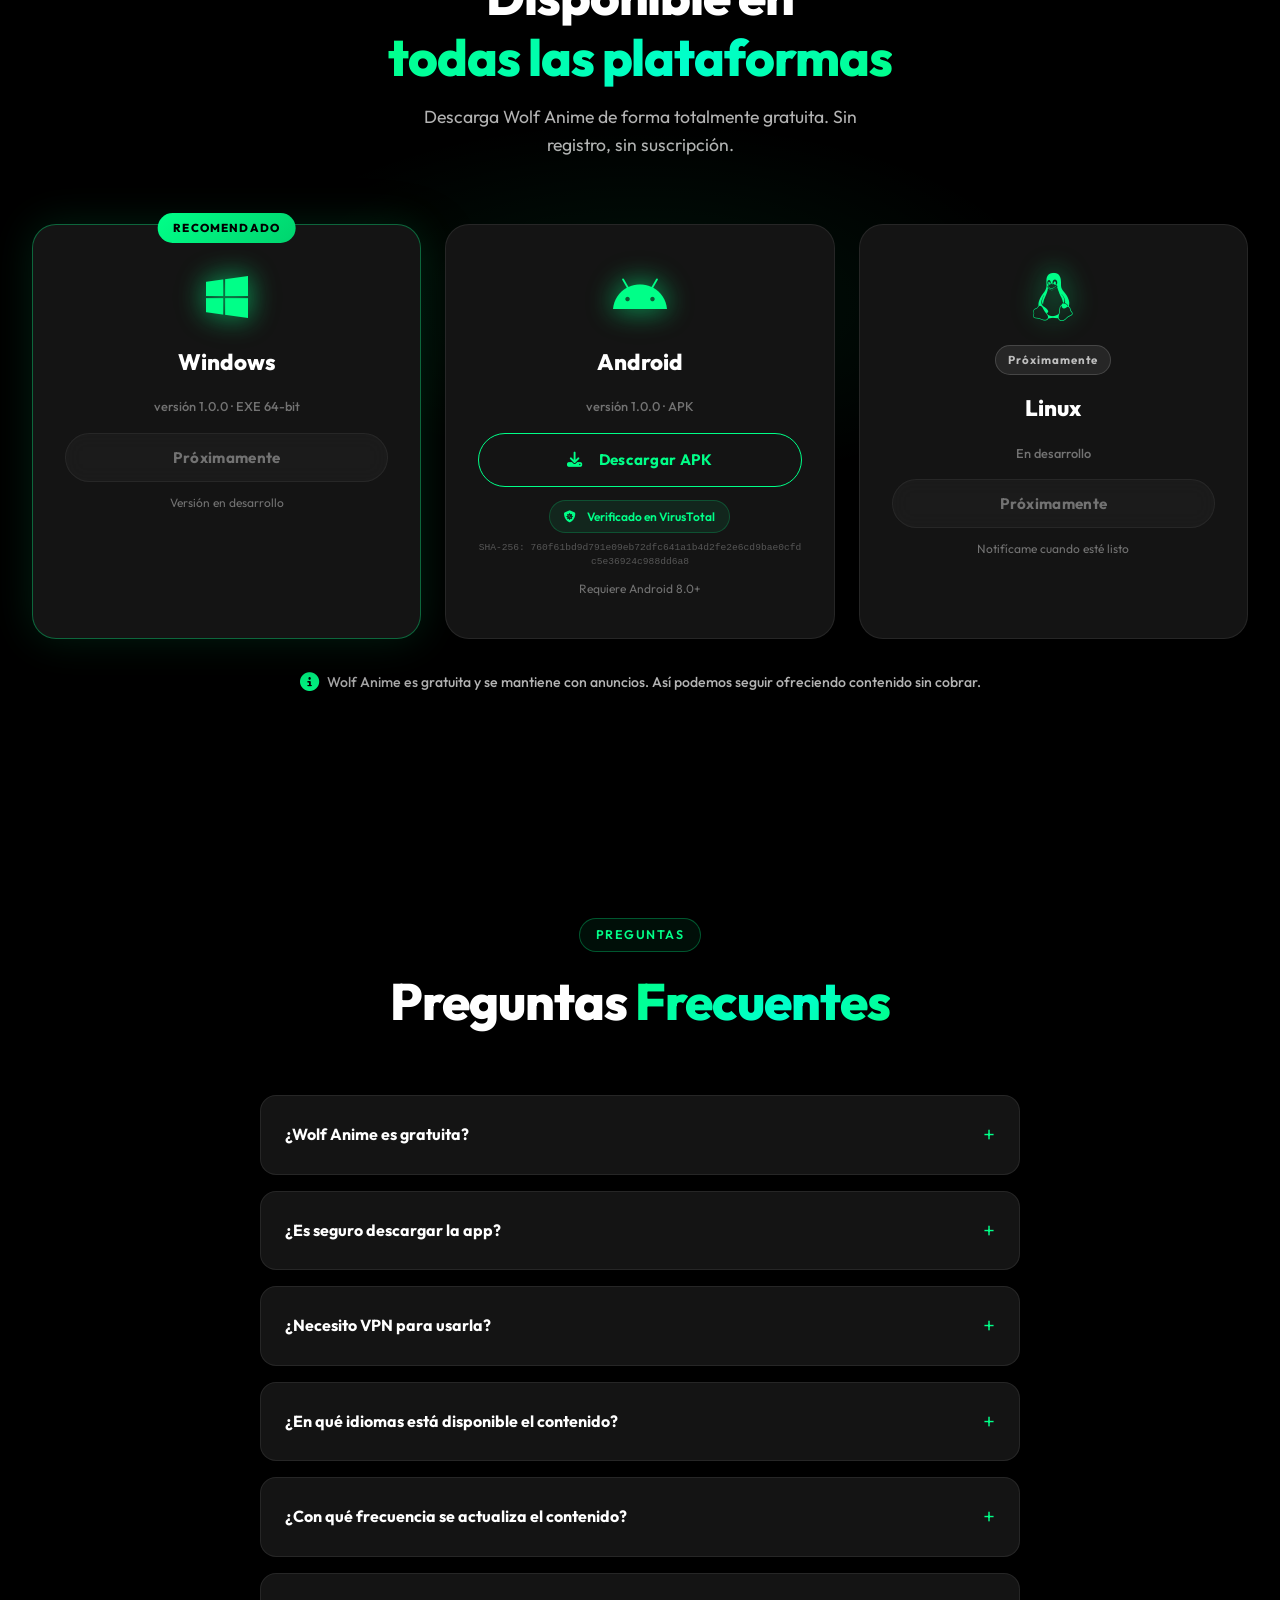
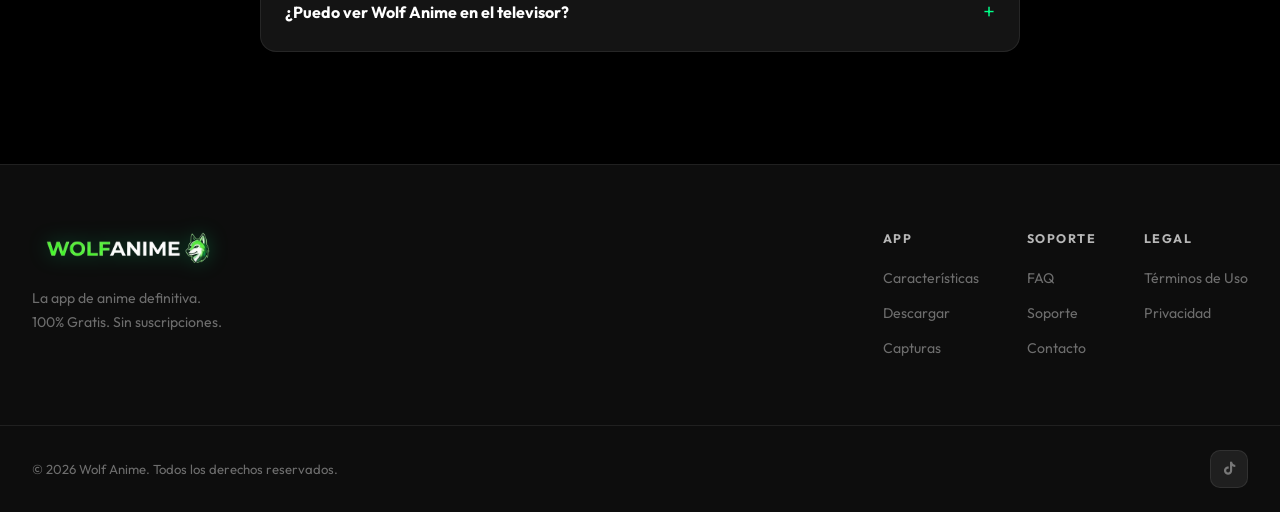
==== commit e78309cc: "Update index.html" ====
--- a/index.html
+++ b/index.html
@@ -571,4 +571,4 @@
   <script src="app.js"></script>
 </body>
 
-</html>+</html>
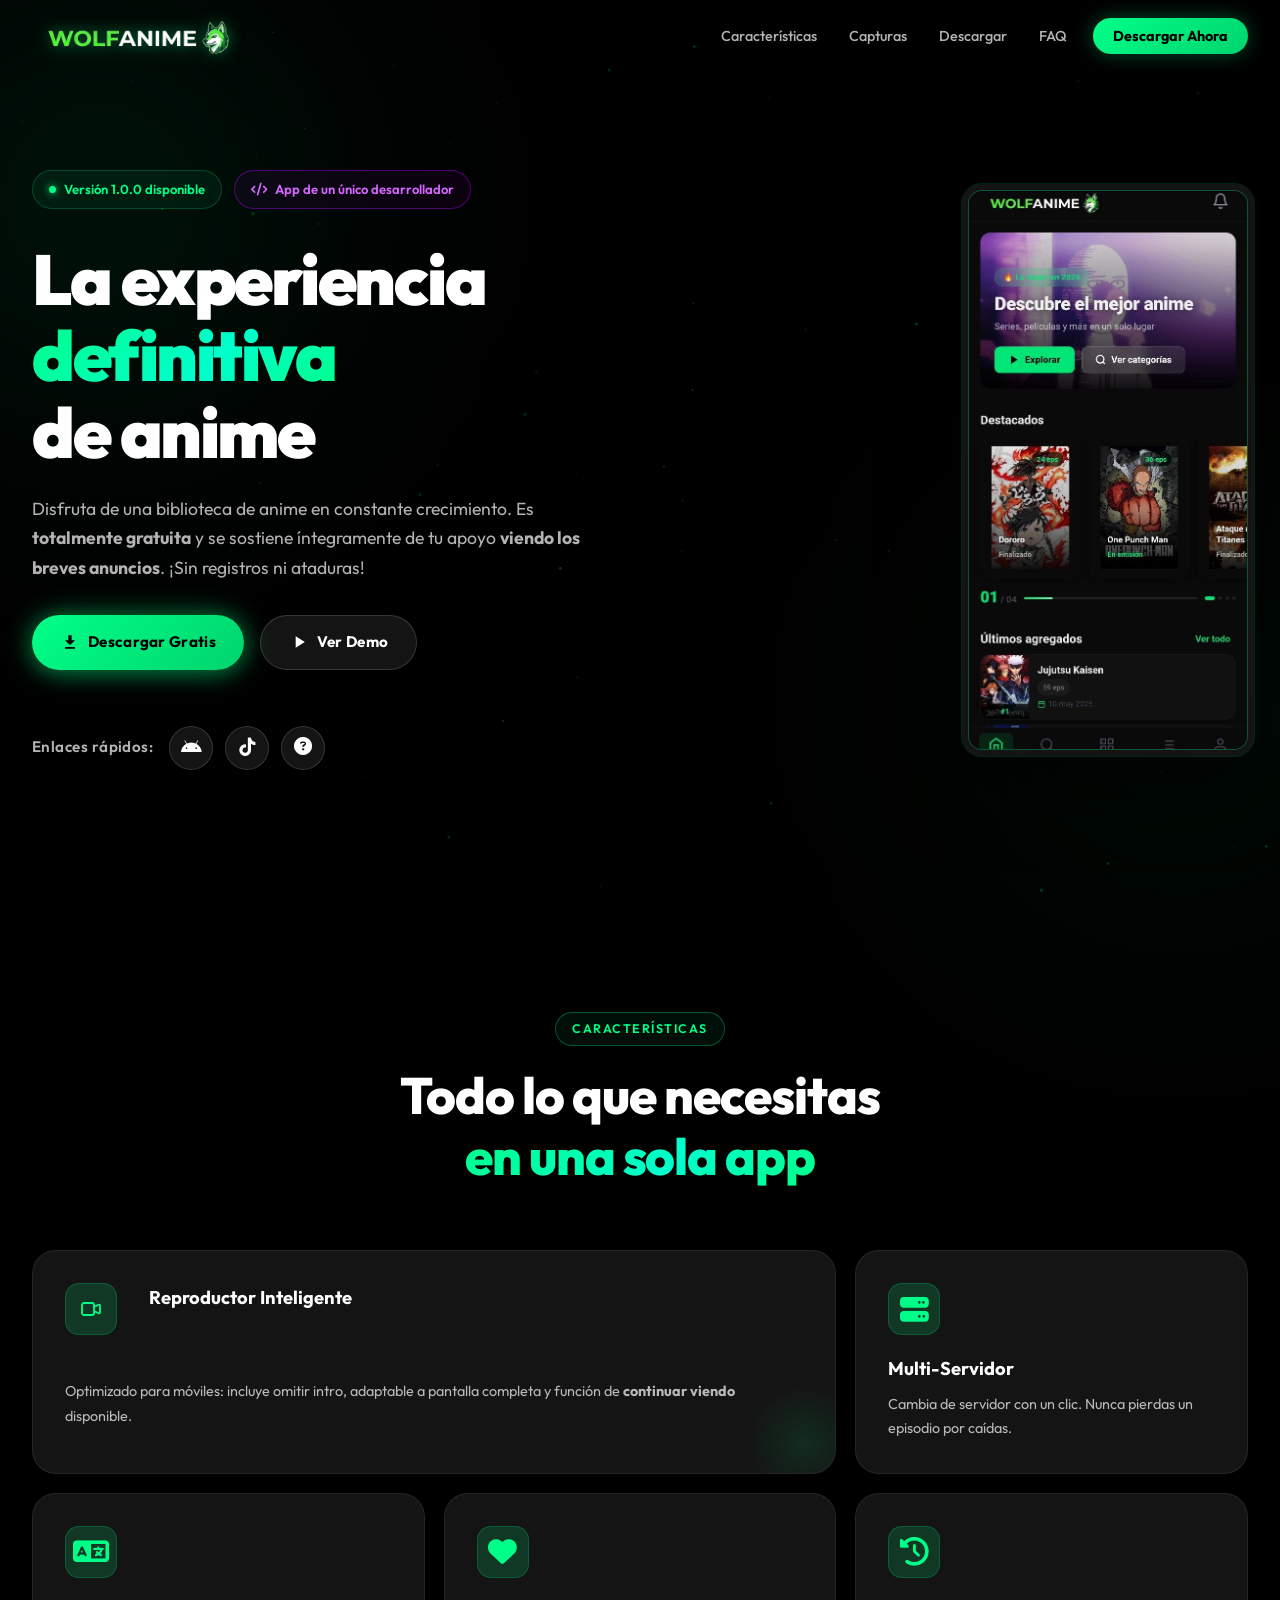
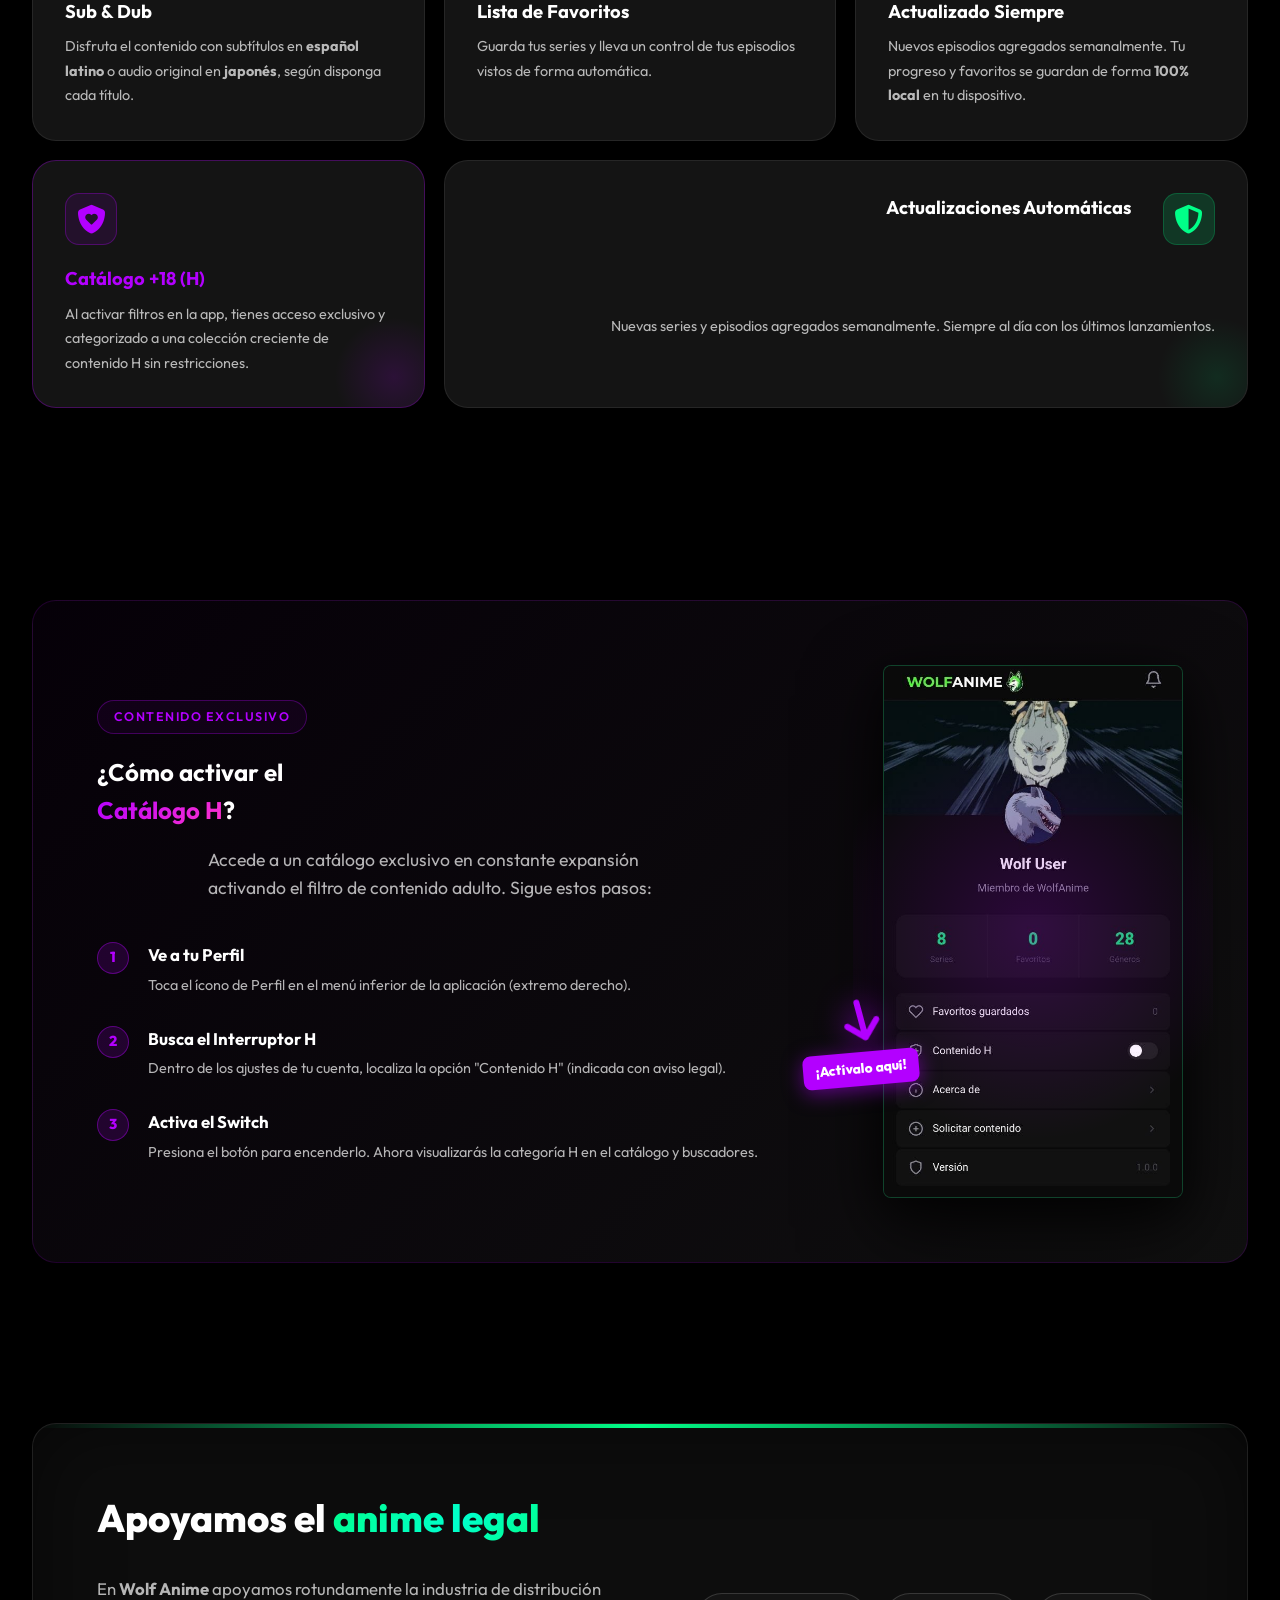
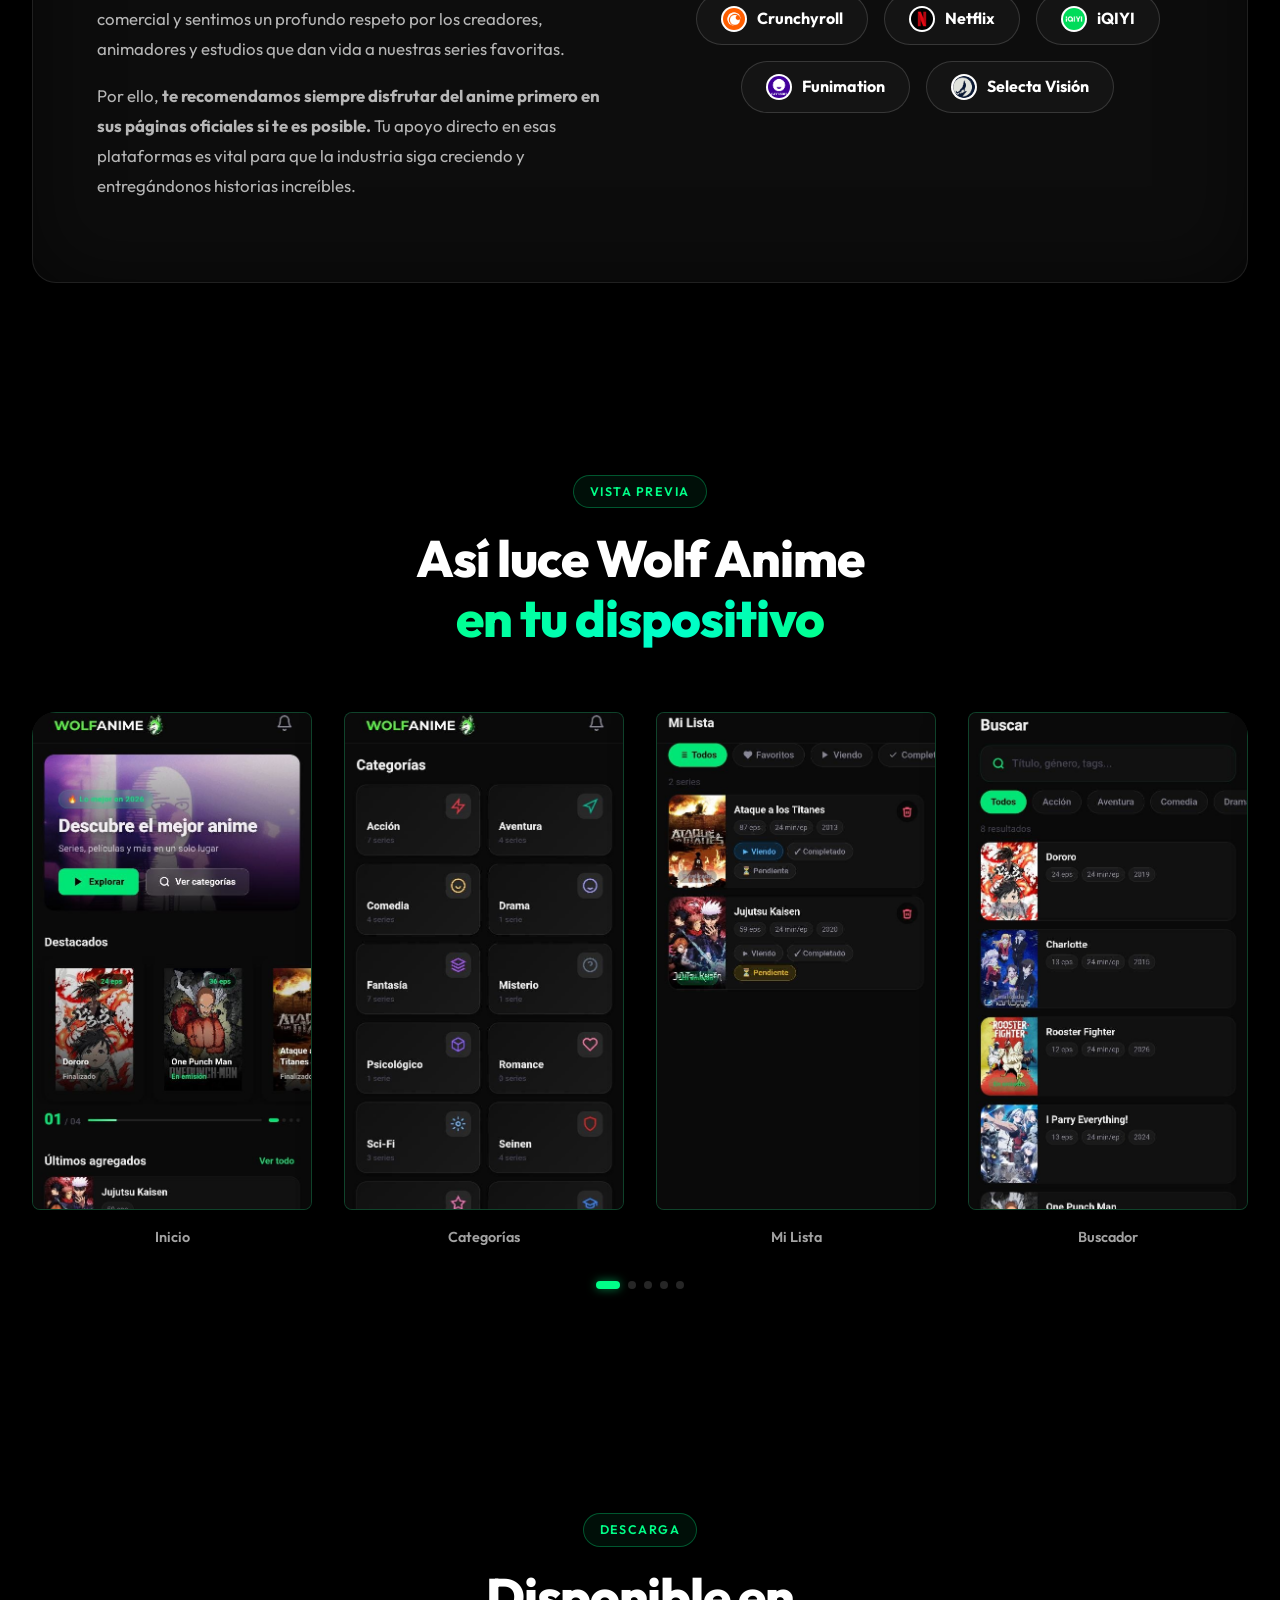
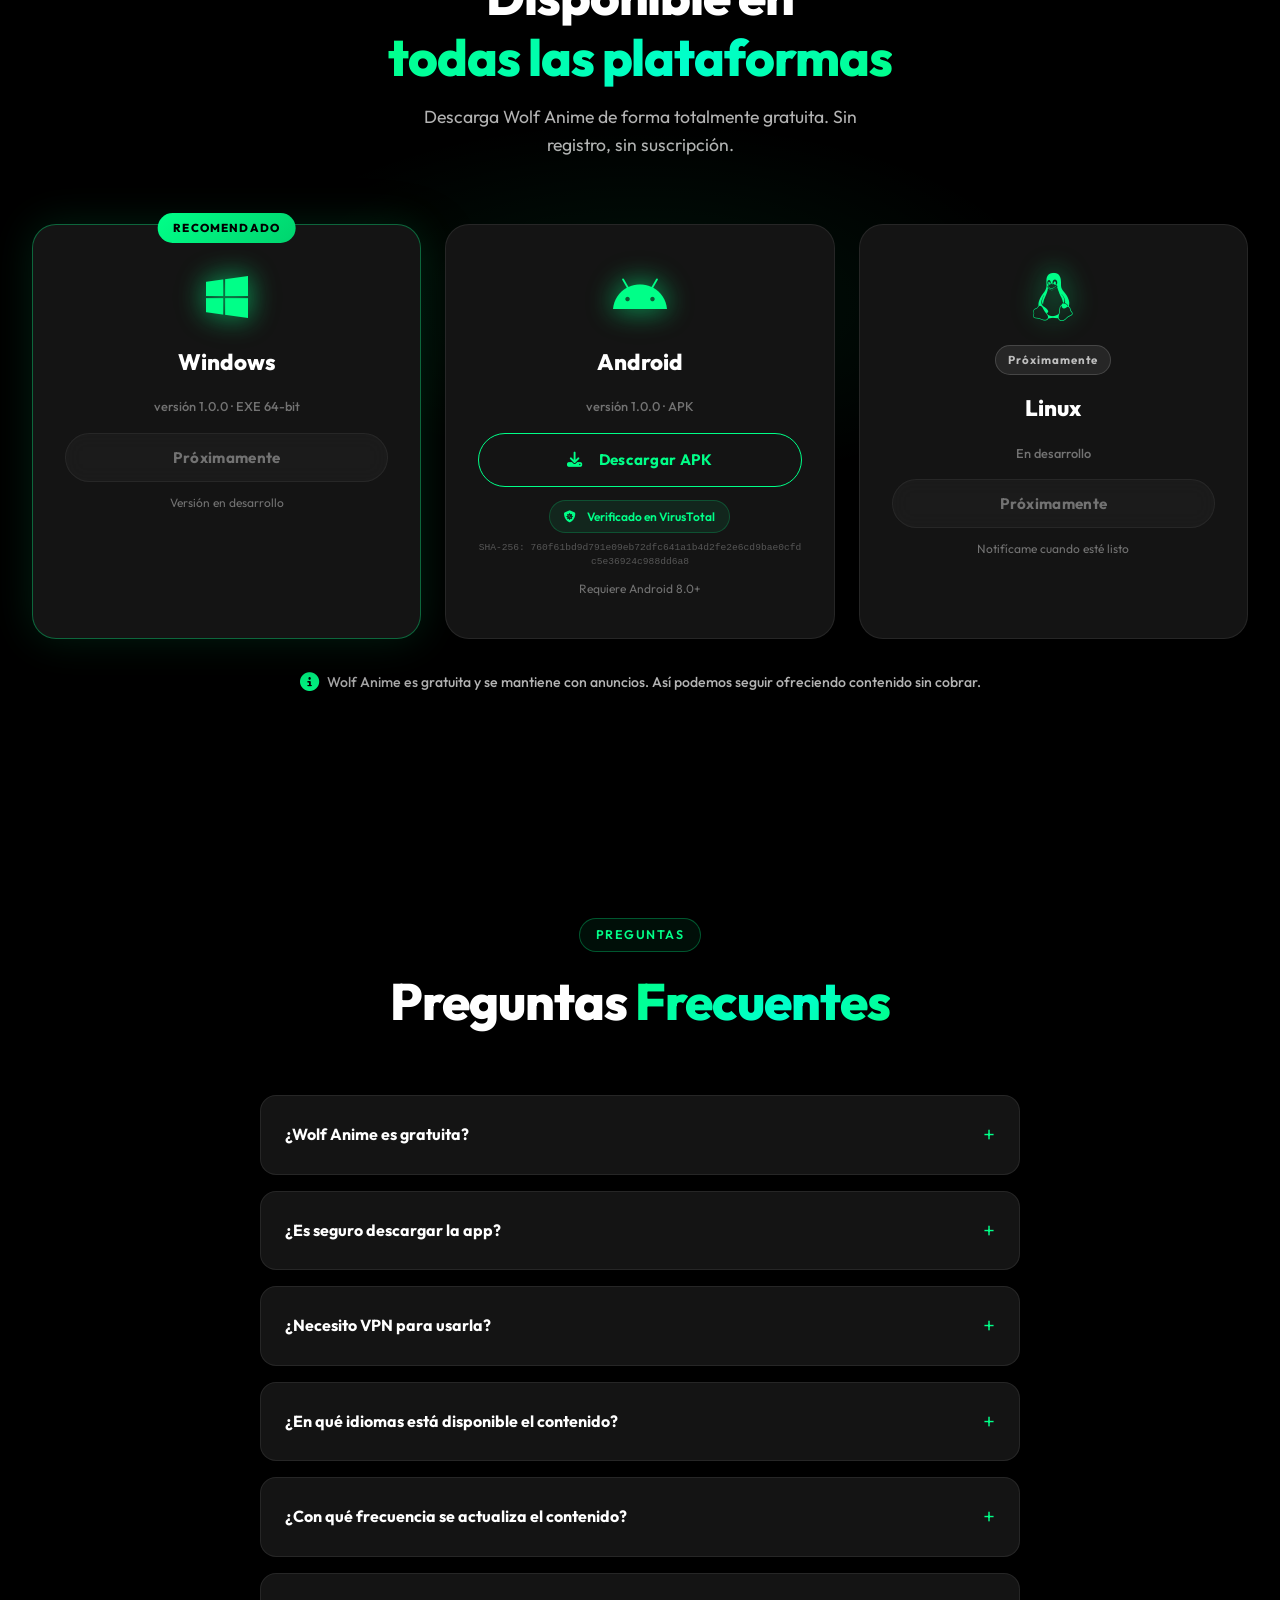
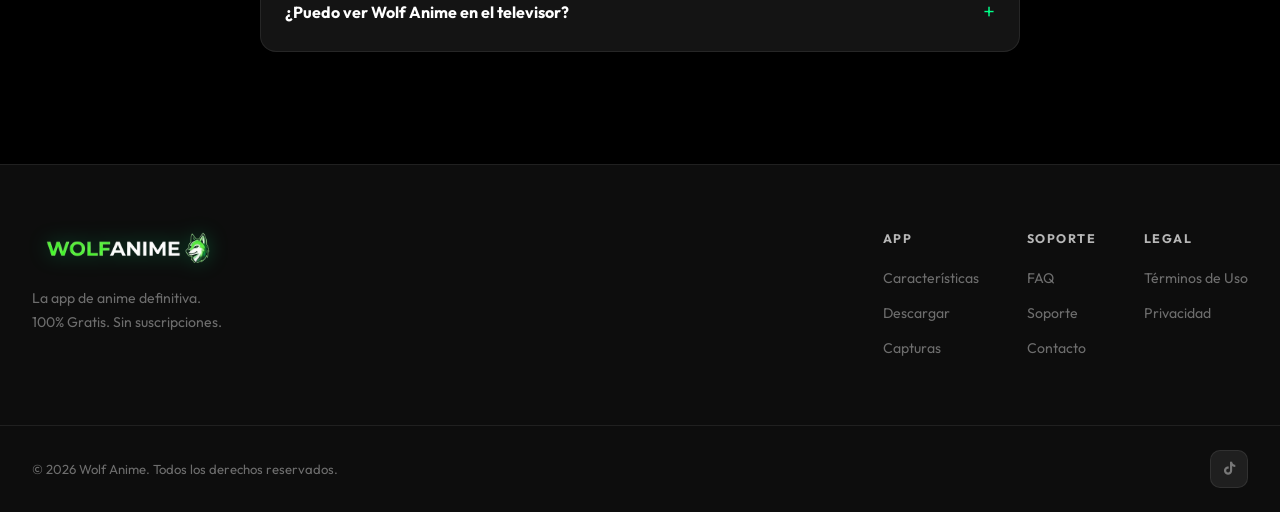
==== commit c44cff19: "Add files via upload" ====
--- a/index.html
+++ b/index.html
@@ -45,9 +45,9 @@
         <span></span>
         <span></span>
       </div>
-      
+
       <div class="nav__overlay" id="nav-overlay"></div>
-      
+
       <ul class="nav__links" id="nav-menu">
         <li><a href="#features">Características</a></li>
         <li><a href="#screenshots">Capturas</a></li>
@@ -64,9 +64,15 @@
     <div class="hero__glow hero__glow--right"></div>
 
     <div class="hero__content">
-      <div class="hero__badge">
-        <span class="badge__dot"></span>
-        Versión 1.0.0 disponible
+      <div class="hero__badges-wrap" style="display: flex; gap: 12px; margin-bottom: 2rem; flex-wrap: wrap; animation: fadeInDown .8s ease both;">
+        <div class="hero__badge" style="margin-bottom: 0; animation: none;">
+          <span class="badge__dot"></span>
+          Versión 1.0.0 disponible
+        </div>
+        <div class="hero__badge" style="margin-bottom: 0; animation: none; border-color: rgba(179,0,255,0.4); color: #d666ff; background: rgba(179,0,255,0.06);">
+          <i class="fa-solid fa-code"></i>
+          App de un único desarrollador
+        </div>
       </div>
 
       <h1 class="hero__title">
@@ -76,8 +82,7 @@
       </h1>
 
       <p class="hero__subtitle" data-animate>
-        Disfruta de una biblioteca de títulos en constante crecimiento en buena calidad. Wolf Anime es <strong>totalmente gratuita</strong> y se sostiene
-        con anuncios. <strong>No requiere registro, todo es totalmente local.</strong>
+        Disfruta de una biblioteca de anime en constante crecimiento. Es <strong>totalmente gratuita</strong> y se sostiene íntegramente de tu apoyo <strong>viendo los breves anuncios</strong>. ¡Sin registros ni ataduras!
       </p>
 
 
@@ -101,8 +106,10 @@
         <span class="quick-label">Enlaces rápidos:</span>
         <div class="quick-icons">
           <a href="#download" class="q-icon" title="Descarga Android APK"><i class="fa-brands fa-android"></i></a>
-          <a href="https://www.tiktok.com/@WOLFANIMEOFICIAL" target="_blank" class="q-icon" title="Comunidad TikTok"><i class="fa-brands fa-tiktok"></i></a>
-          <a href="javascript:void(0)" data-modal="modal-faq" class="q-icon" title="Preguntas Frecuentes"><i class="fa-solid fa-circle-question"></i></a>
+          <a href="https://www.tiktok.com/@WOLFANIMEOFICIAL" target="_blank" class="q-icon" title="Comunidad TikTok"><i
+              class="fa-brands fa-tiktok"></i></a>
+          <a href="javascript:void(0)" data-modal="modal-faq" class="q-icon" title="Preguntas Frecuentes"><i
+              class="fa-solid fa-circle-question"></i></a>
         </div>
       </div>
     </div>
@@ -171,7 +178,8 @@
           <i class="fa-solid fa-clock-rotate-left"></i>
         </div>
         <h3>Actualizado Siempre</h3>
-        <p>Nuevos episodios agregados semanalmente. Tu progreso y favoritos se guardan de forma <strong>100% local</strong> en tu dispositivo.</p>
+        <p>Nuevos episodios agregados semanalmente. Tu progreso y favoritos se guardan de forma <strong>100%
+            local</strong> en tu dispositivo.</p>
       </div>
 
       <div class="feature-card feature-card--h glow-pulse" data-animate>
@@ -179,7 +187,8 @@
           <i class="fa-solid fa-shield-heart" style="color: var(--purple-glow);"></i>
         </div>
         <h3>Catálogo +18 (H)</h3>
-        <p>Al activar filtros en la app, tienes acceso exclusivo y categorizado a una colección creciente de contenido H sin
+        <p>Al activar filtros en la app, tienes acceso exclusivo y categorizado a una colección creciente de contenido H
+          sin
           restricciones.</p>
         <div class="feature-card__decoration"></div>
       </div>
@@ -202,7 +211,8 @@
       <div class="guide-h__content" data-animate>
         <span class="section-tag section-tag--purple">Contenido Exclusivo</span>
         <h2>¿Cómo activar el<br /><span class="gradient-text-purple">Catálogo H</span>?</h2>
-        <p class="section-desc">Accede a un catálogo exclusivo en constante expansión activando el filtro de contenido adulto.
+        <p class="section-desc">Accede a un catálogo exclusivo en constante expansión activando el filtro de contenido
+          adulto.
           Sigue estos pasos:</p>
 
         <ul class="guide-h__steps">
@@ -242,7 +252,7 @@
           <div class="guide-h__glow"></div>
         </div>
       </div>
-      </div>
+    </div>
     </div>
   </section>
 
@@ -251,18 +261,25 @@
     <div class="legal-anime__inner">
       <div class="legal-anime__content">
         <h2>Apoyamos el <span class="gradient-text">anime legal</span></h2>
-        <p>En <strong>Wolf Anime</strong> apoyamos rotundamente la industria de distribución comercial y sentimos un profundo respeto por los creadores, animadores y estudios que dan vida a nuestras series favoritas.</p>
-        <p>Por ello, <strong>te recomendamos siempre disfrutar del anime primero en sus páginas oficiales si te es posible.</strong> Tu apoyo directo en esas plataformas es vital para que la industria siga creciendo y entregándonos historias increíbles.</p>
+        <p>En <strong>Wolf Anime</strong> apoyamos rotundamente la industria de distribución comercial y sentimos un
+          profundo respeto por los creadores, animadores y estudios que dan vida a nuestras series favoritas.</p>
+        <p>Por ello, <strong>te recomendamos siempre disfrutar del anime primero en sus páginas oficiales si te es
+            posible.</strong> Tu apoyo directo en esas plataformas es vital para que la industria siga creciendo y
+          entregándonos historias increíbles.</p>
       </div>
       <div class="legal-anime__brands" data-animate>
-        <div class="brand-pill"><img src="assets/crunchyroll.png" alt="Crunchyroll" class="brand-logo" /> Crunchyroll</div>
+        <div class="brand-pill"><img src="assets/crunchyroll.png" alt="Crunchyroll" class="brand-logo" /> Crunchyroll
+        </div>
         <div class="brand-pill"><img src="assets/netflix.png" alt="Netflix" class="brand-logo" /> Netflix</div>
         <div class="brand-pill"><img src="assets/IQ.png" alt="iQIYI" class="brand-logo" /> iQIYI</div>
         <div class="brand-pill"><img src="assets/funimation.png" alt="Funimation" class="brand-logo" /> Funimation</div>
-        <div class="brand-pill"><img src="assets/selecta-vision.png" alt="Selecta Visión" class="brand-logo" /> Selecta Visión</div>
-      </div>
-    </div>
-  </section>
+        <div class="brand-pill"><img src="assets/selecta-vision.png" alt="Selecta Visión" class="brand-logo" /> Selecta
+          Visión</div>
+      </div>
+    </div>
+  </section>
+
+
 
   <!-- ===== SCREENSHOTS ===== -->
   <section class="screenshots" id="screenshots">
@@ -350,13 +367,13 @@
       </div>
 
       <div class="download-card" data-animate id="dl-android">
-            <div class="download-card__icon">
-              <i class="fa-brands fa-android"></i>
-            </div>
+        <div class="download-card__icon">
+          <i class="fa-brands fa-android"></i>
+        </div>
         <h3>Android</h3>
         <span class="download-card__version">versión 1.0.0 · APK</span>
-        <a href="https://github.com/wolf-anime/wolf-anime.github.io/releases/download/1.0.0/Wolf.Anime.V1.0.0.apk" 
-           class="btn btn--outline btn--full" id="btn-android">
+        <a href="https://github.com/wolf-anime/wolf-anime.github.io/releases/download/1.0.0/Wolf.Anime.V1.0.0.apk"
+          class="btn btn--outline btn--full" id="btn-android">
           <i class="fa-solid fa-download" style="margin-right: 8px;"></i>
           Descargar APK
         </a>
@@ -365,14 +382,15 @@
           <i class="fa-solid fa-shield-virus" style="margin-right: 5px;"></i>
           Verificado en VirusTotal
         </a>
-        <div class="download-card__hash" title="SHA-256 Hash">SHA-256: 760f61bd9d791e09eb72dfc641a1b4d2fe2e6cd9bae0cfdc5e36924c988dd6a8</div>
+        <div class="download-card__hash" title="SHA-256 Hash">SHA-256:
+          760f61bd9d791e09eb72dfc641a1b4d2fe2e6cd9bae0cfdc5e36924c988dd6a8</div>
         <p class="download-card__req">Requiere Android 8.0+</p>
       </div>
 
       <div class="download-card download-card--soon" data-animate>
-            <div class="download-card__icon">
-              <i class="fa-brands fa-linux"></i>
-            </div>
+        <div class="download-card__icon">
+          <i class="fa-brands fa-linux"></i>
+        </div>
         <div class="soon-badge">Próximamente</div>
         <h3>Linux</h3>
         <span class="download-card__version">En desarrollo</span>
@@ -416,7 +434,8 @@
       </details>
       <details class="faq-item" id="faq-5">
         <summary>¿Con qué frecuencia se actualiza el contenido?</summary>
-        <p>Los nuevos episodios se agregan semanalmente en cuanto están disponibles, manteniendo el catálogo siempre actualizado.</p>
+        <p>Los nuevos episodios se agregan semanalmente en cuanto están disponibles, manteniendo el catálogo siempre
+          actualizado.</p>
       </details>
       <details class="faq-item" id="faq-6">
         <summary>¿Puedo ver Wolf Anime en el televisor?</summary>
@@ -491,7 +510,8 @@
           </details>
           <details class="faq-item">
             <summary>¿Es segura la descarga?</summary>
-            <p>Sí. Cada versión de Wolf Anime es analizada minuciosamente por VirusTotal. Puedes ver el reporte oficial y
+            <p>Sí. Cada versión de Wolf Anime es analizada minuciosamente por VirusTotal. Puedes ver el reporte oficial
+              y
               el hash SHA-256 directamente en la sección de descargas.</p>
           </details>
           <details class="faq-item">
@@ -515,7 +535,8 @@
           <img src="logo.png" alt="Wolf Anime" />
         </div>
         <h3>Ayuda y Soporte</h3>
-        <p>¿Tienes dudas o algún problema? Puedes especificar cualquier <strong>error de reproducción</strong> a través de nuestra App o redes sociales.</p>
+        <p>¿Tienes dudas o algún problema? Puedes especificar cualquier <strong>error de reproducción</strong> a través
+          de nuestra App o redes sociales.</p>
         <div class="support-grid" style="grid-template-columns: 1fr;">
           <div class="support-card support-card--tiktok">
             <strong>TikTok Oficial</strong>
@@ -571,4 +592,4 @@
   <script src="app.js"></script>
 </body>
 
-</html>
+</html>
--- a/styles.css
+++ b/styles.css
@@ -980,6 +980,8 @@
     text-align: center;
   }
 }
+
+
 
 /* ===== SCREENSHOTS ===== */
 .screenshots__track-wrapper {
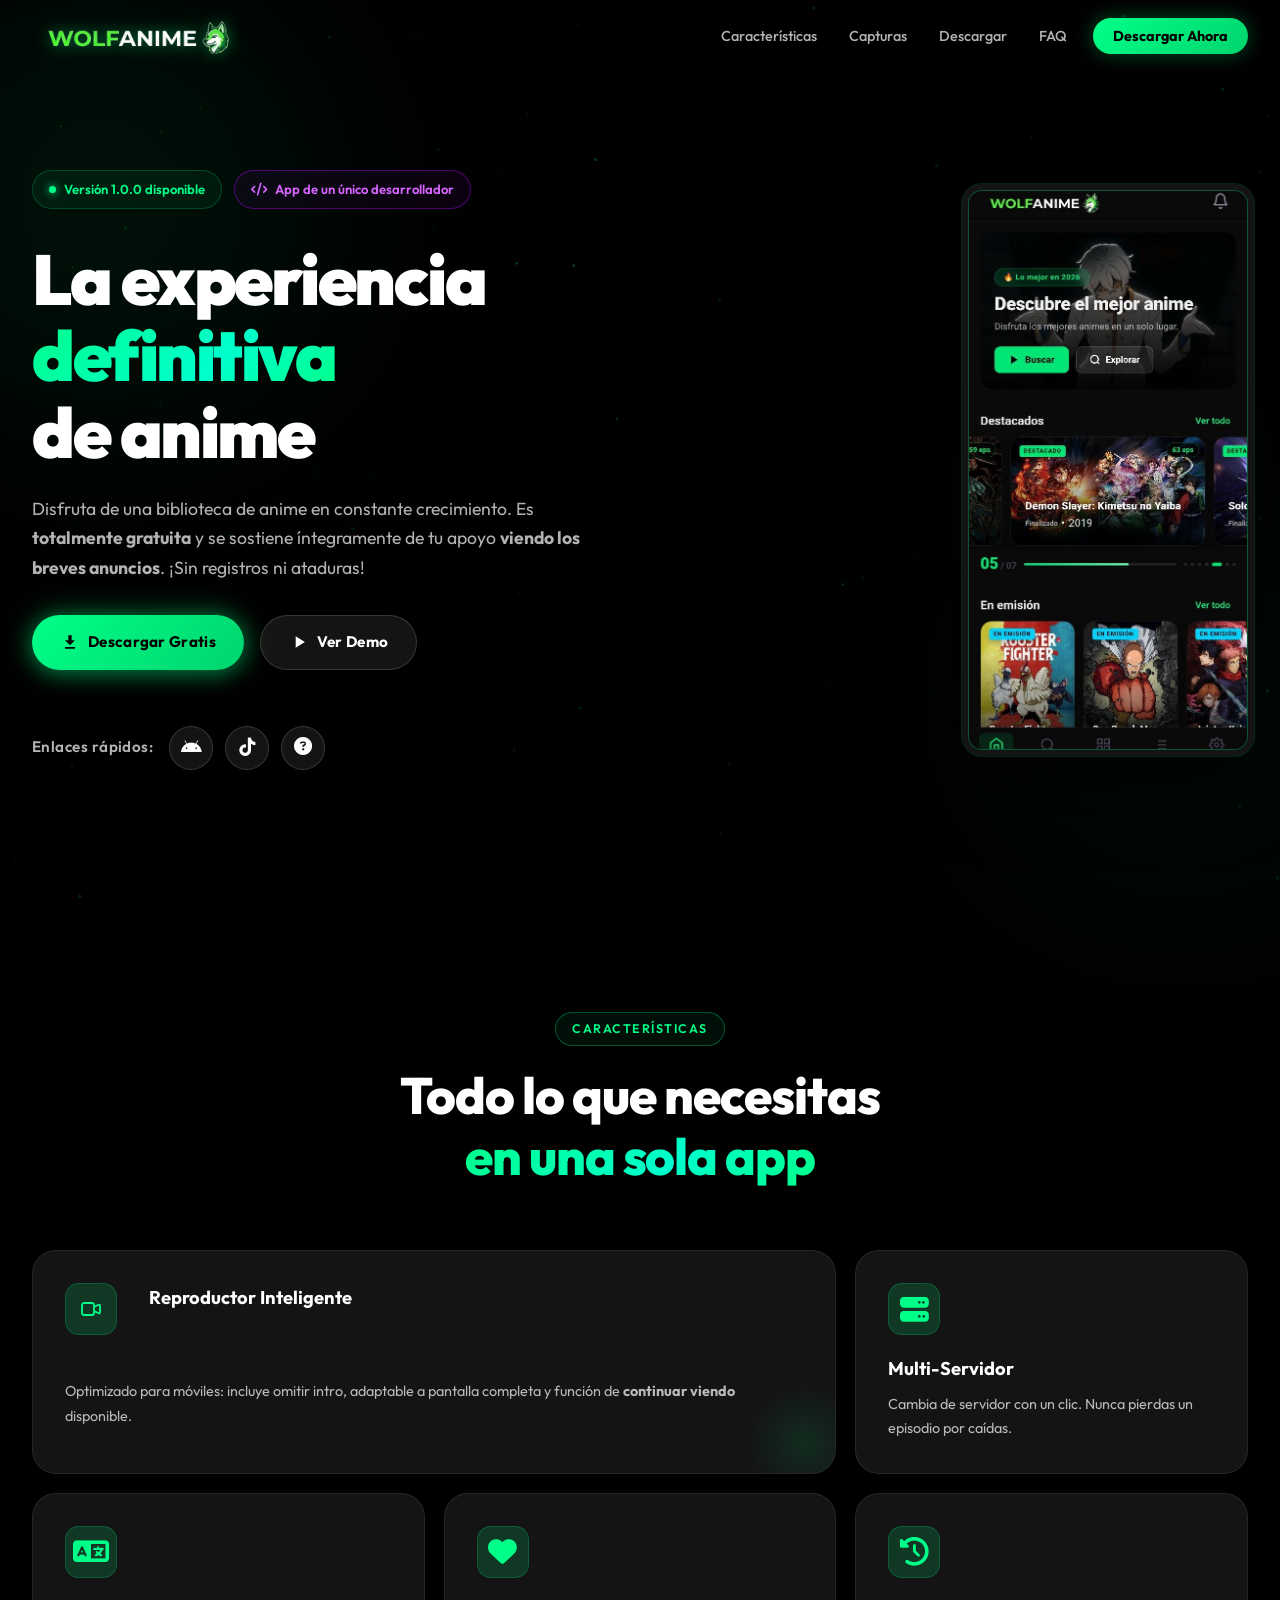
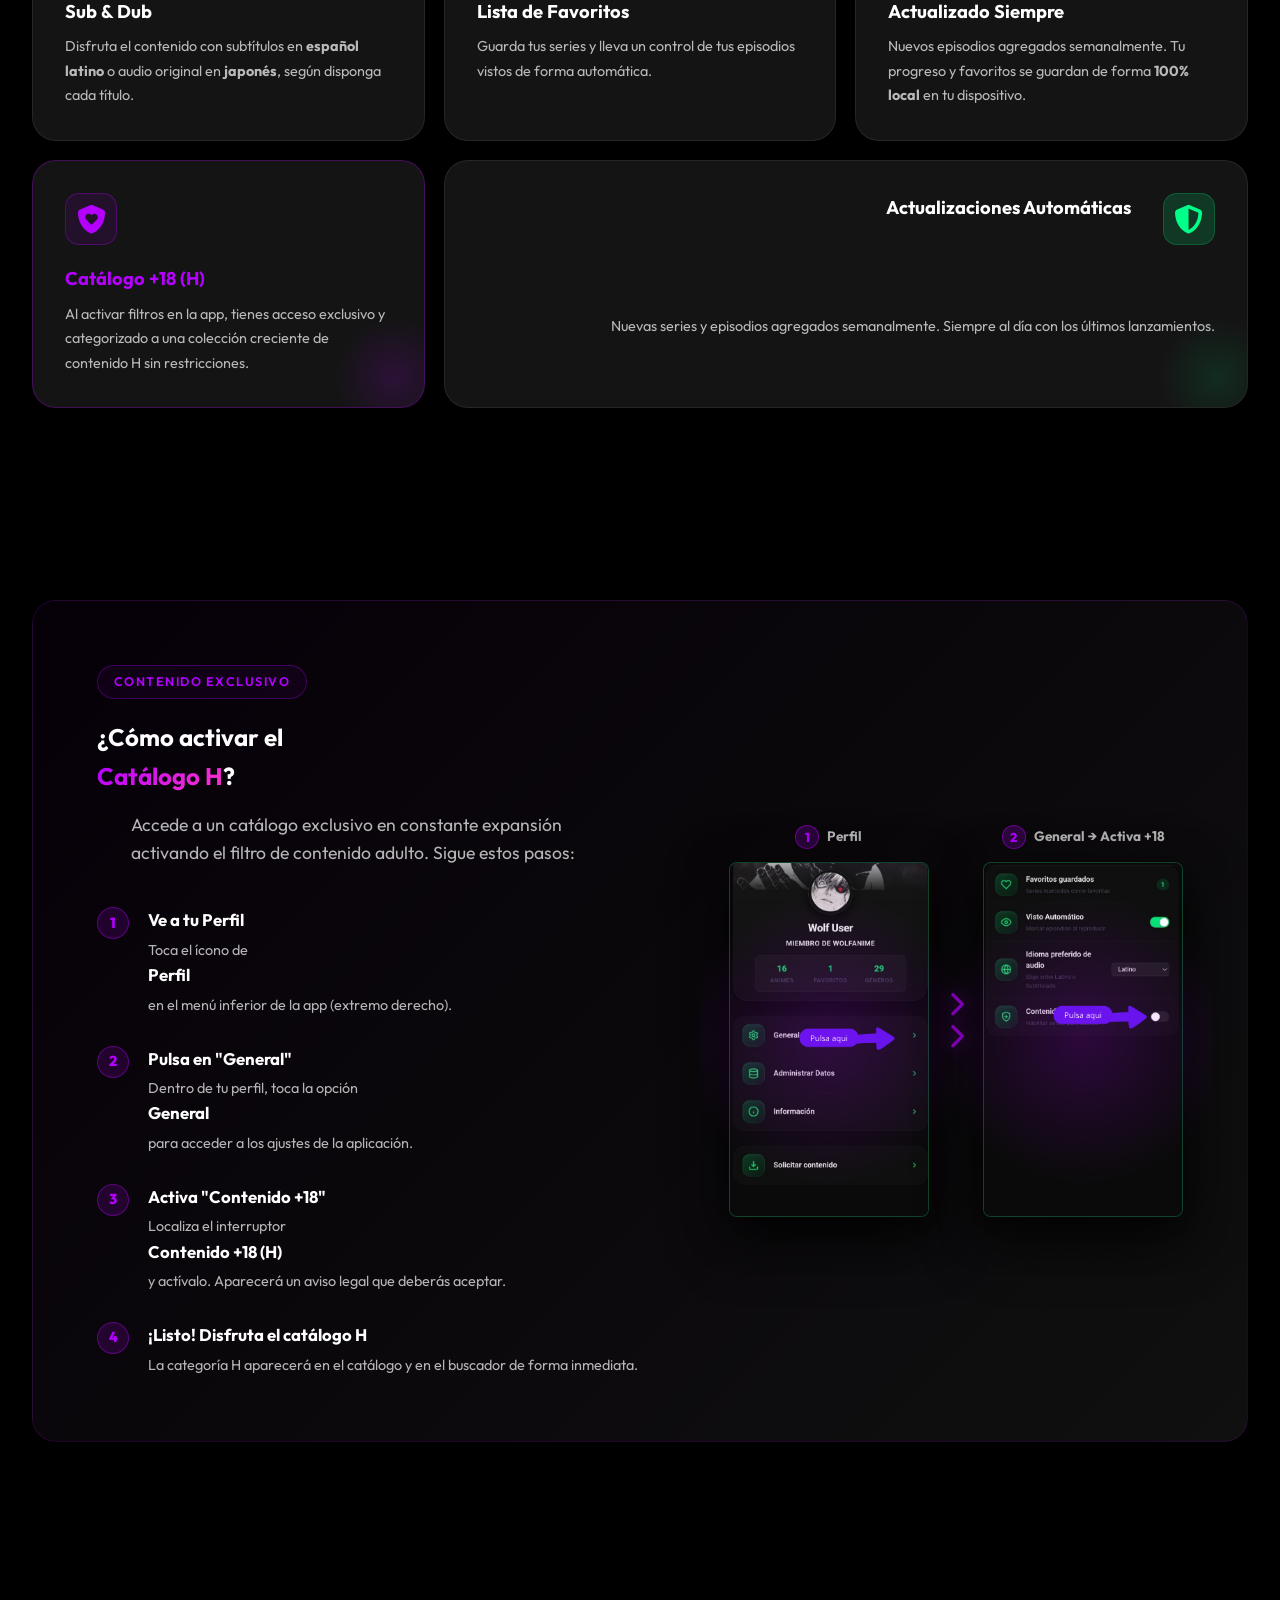
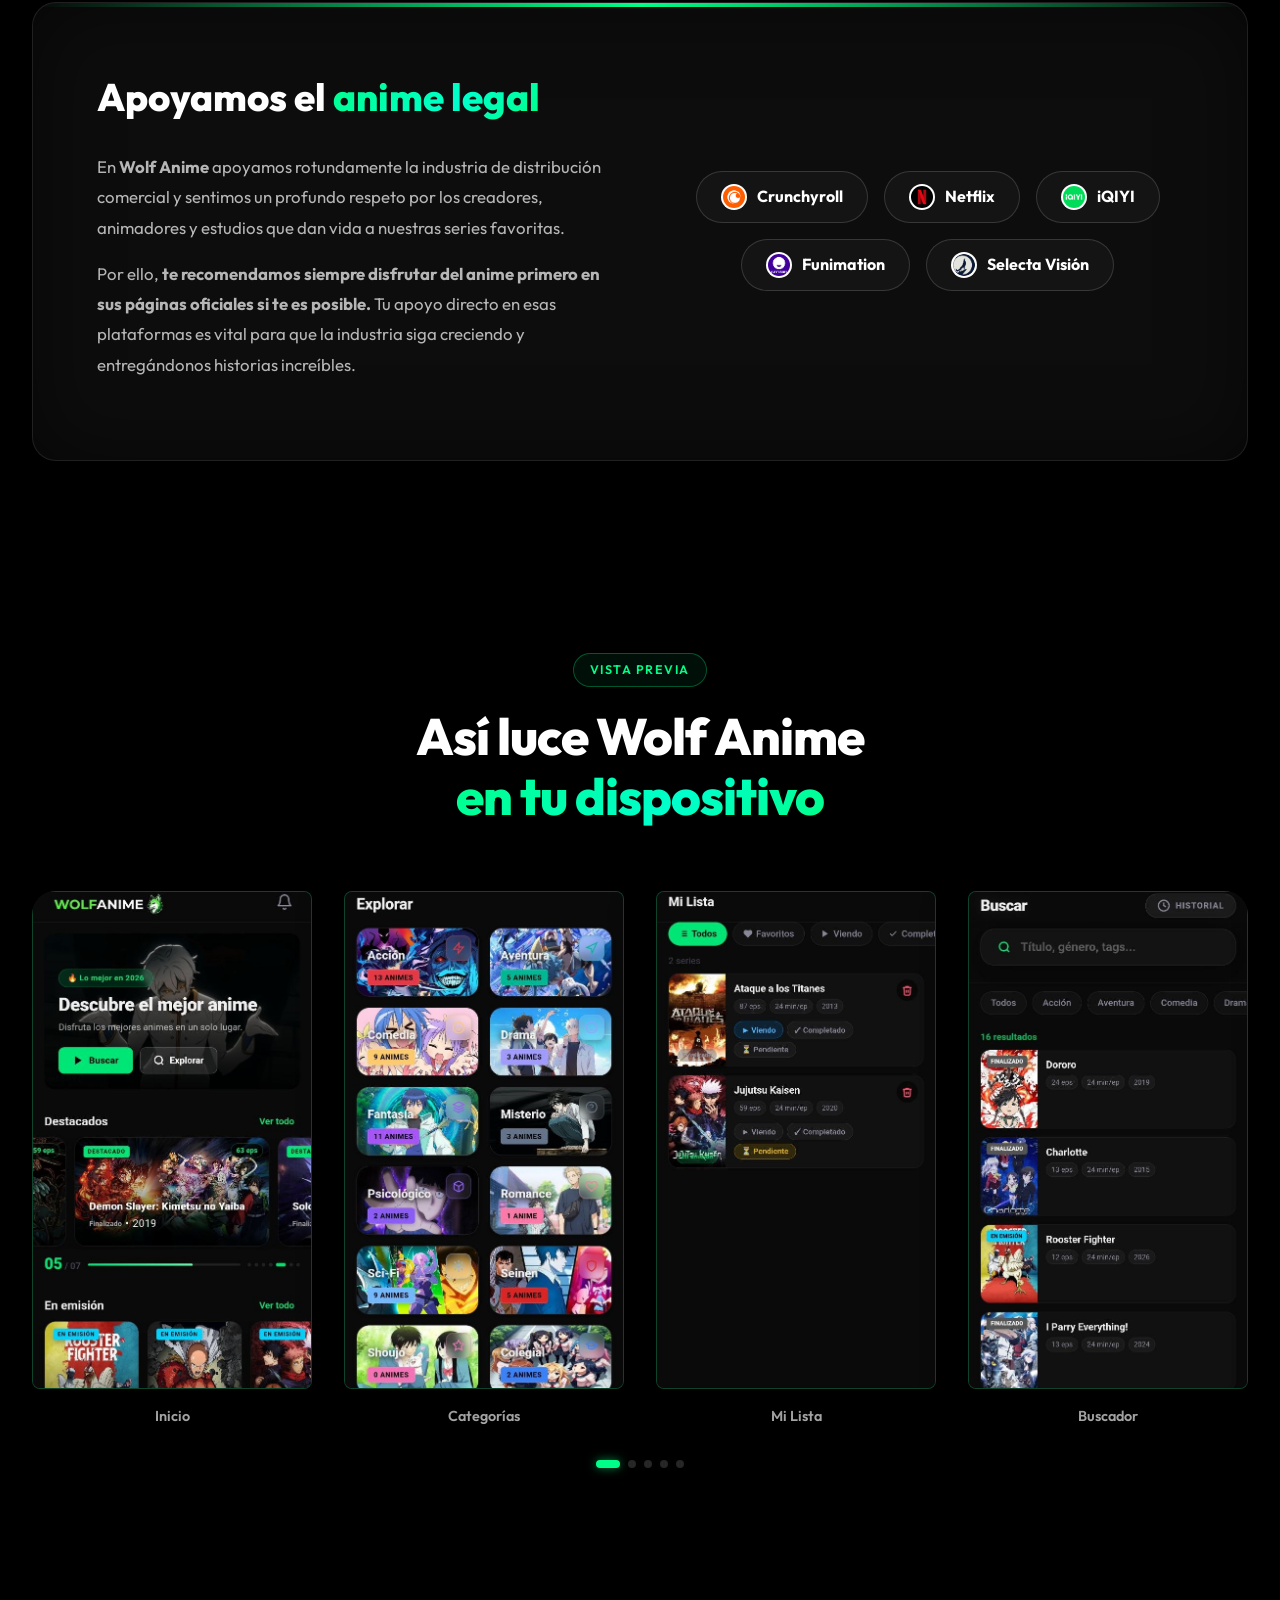
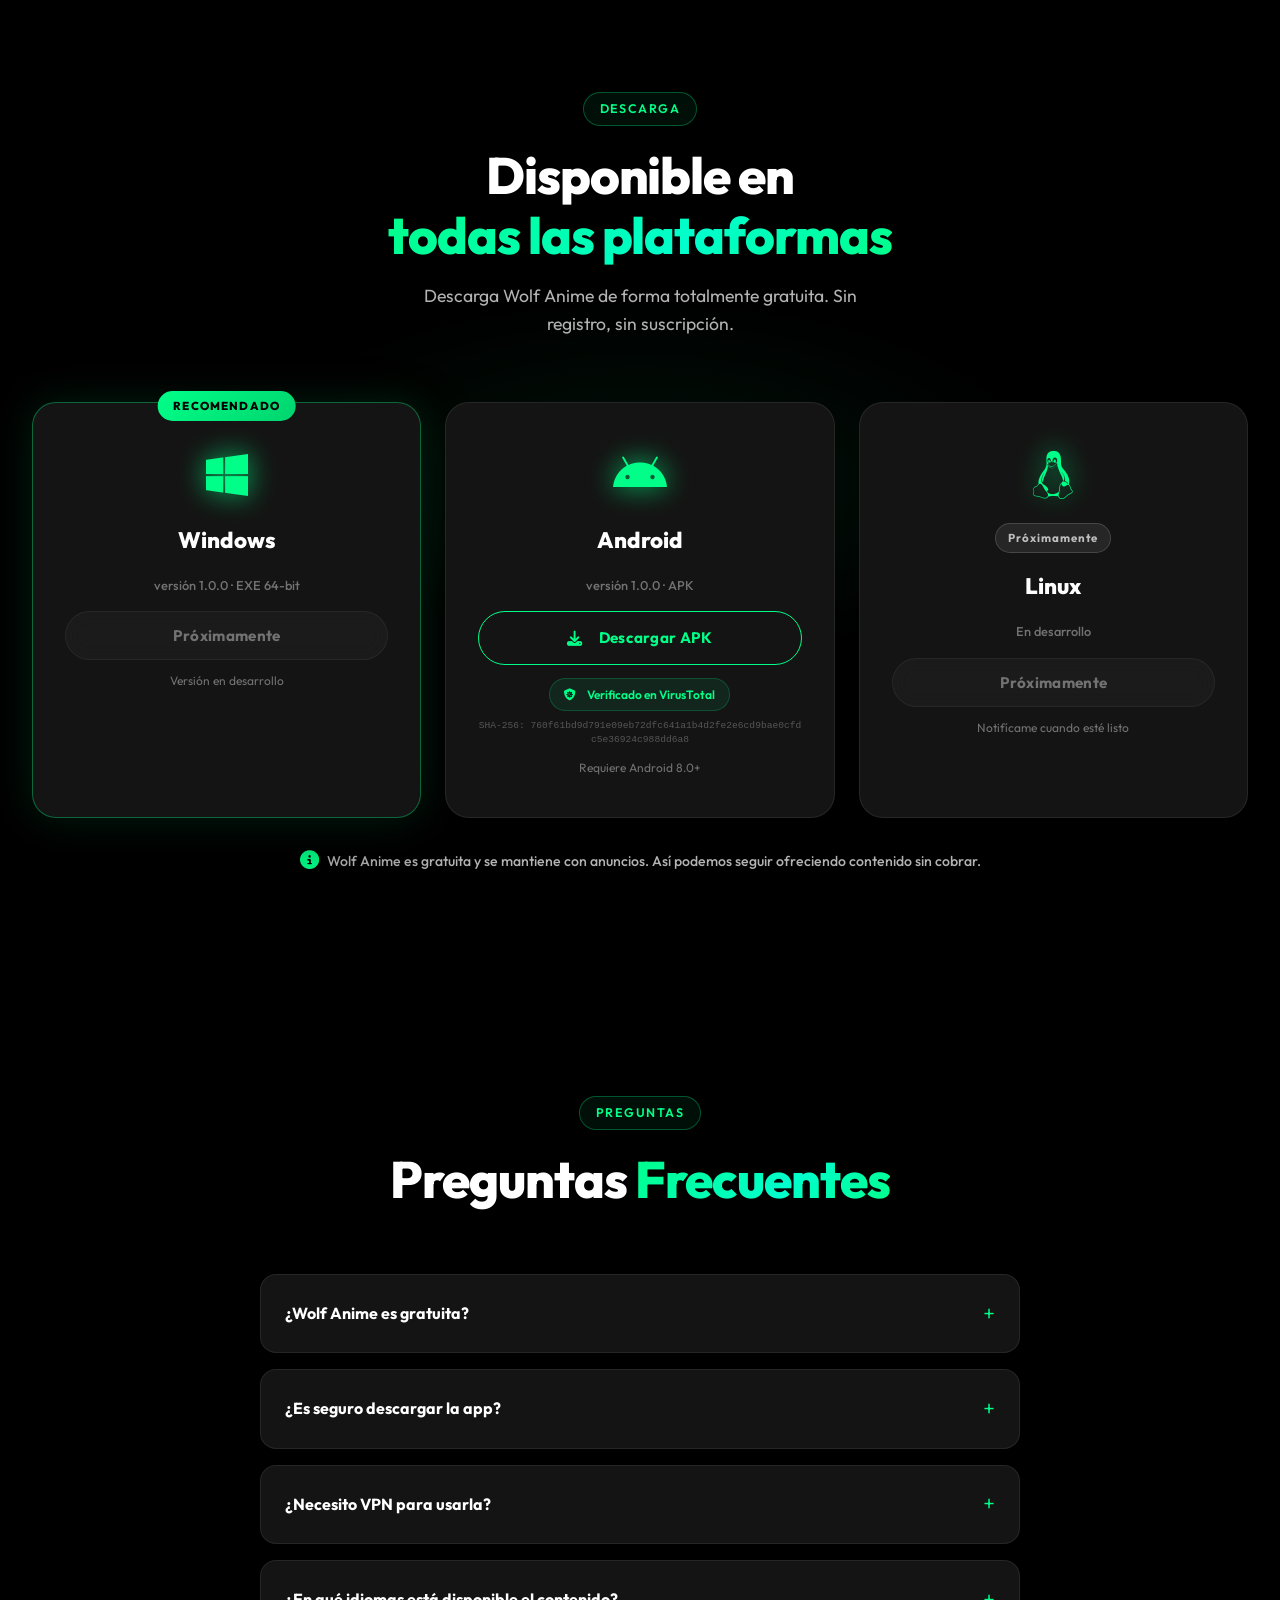
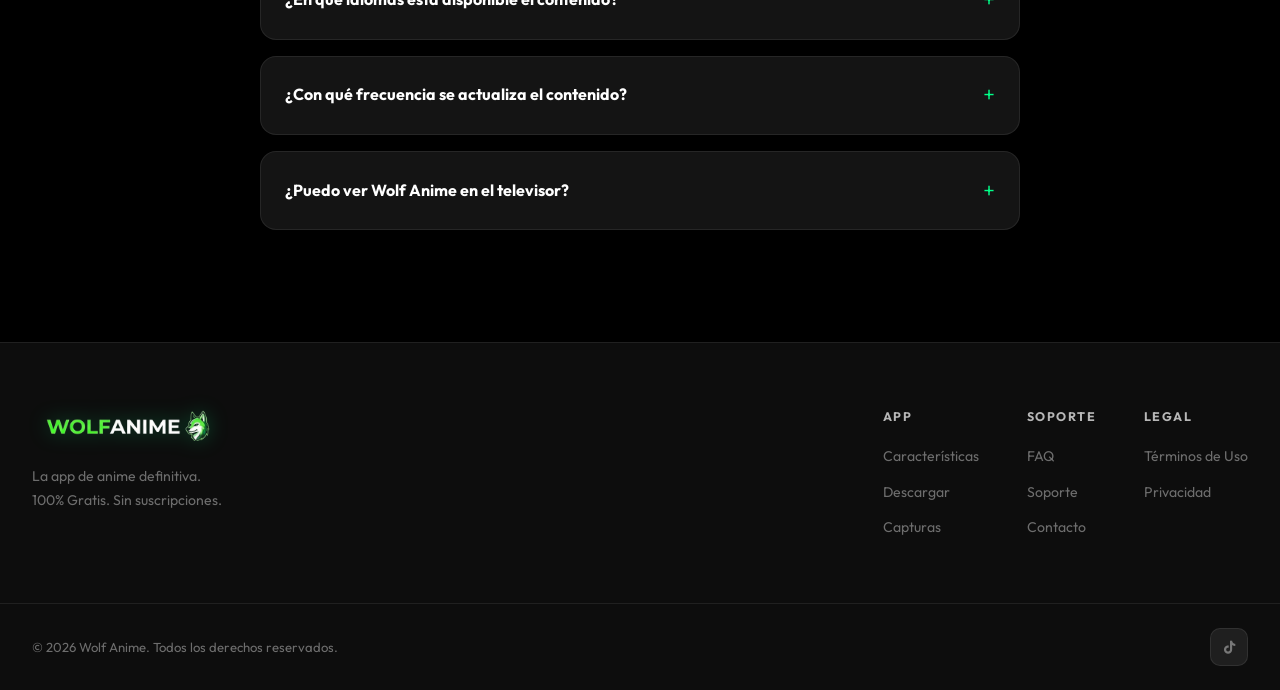
==== commit d1f1e35d: "Add files via upload" ====
--- a/index.html
+++ b/index.html
@@ -212,47 +212,75 @@
         <span class="section-tag section-tag--purple">Contenido Exclusivo</span>
         <h2>¿Cómo activar el<br /><span class="gradient-text-purple">Catálogo H</span>?</h2>
         <p class="section-desc">Accede a un catálogo exclusivo en constante expansión activando el filtro de contenido
-          adulto.
-          Sigue estos pasos:</p>
+          adulto. Sigue estos pasos:</p>
 
         <ul class="guide-h__steps">
           <li>
             <div class="step-num">1</div>
             <div>
               <strong>Ve a tu Perfil</strong>
-              <p>Toca el ícono de Perfil en el menú inferior de la aplicación (extremo derecho).</p>
+              <p>Toca el ícono de <strong>Perfil</strong> en el menú inferior de la app (extremo derecho).</p>
             </div>
           </li>
           <li>
             <div class="step-num">2</div>
             <div>
-              <strong>Busca el Interruptor H</strong>
-              <p>Dentro de los ajustes de tu cuenta, localiza la opción "Contenido H" (indicada con aviso legal).</p>
+              <strong>Pulsa en "General"</strong>
+              <p>Dentro de tu perfil, toca la opción <strong>General</strong> para acceder a los ajustes de la aplicación.</p>
             </div>
           </li>
           <li>
             <div class="step-num">3</div>
             <div>
-              <strong>Activa el Switch</strong>
-              <p>Presiona el botón para encenderlo. Ahora visualizarás la categoría H en el catálogo y buscadores.</p>
+              <strong>Activa "Contenido +18"</strong>
+              <p>Localiza el interruptor <strong>Contenido +18 (H)</strong> y actívalo. Aparecerá un aviso legal que deberás aceptar.</p>
+            </div>
+          </li>
+          <li>
+            <div class="step-num">4</div>
+            <div>
+              <strong>¡Listo! Disfruta el catálogo H</strong>
+              <p>La categoría H aparecerá en el catálogo y en el buscador de forma inmediata.</p>
             </div>
           </li>
         </ul>
       </div>
 
-      <div class="guide-h__image" data-animate>
-        <div class="guide-h__arrow">
-          <i class="fa-solid fa-arrow-down"></i>
-          <span class="guide-h__arrow-text">¡Actívalo aquí!</span>
-        </div>
-        <div class="guide-h__mockup">
-          <div class="screenshot-frame screenshot-frame--photo">
-            <img src="cap/profile.jpeg" alt="Perfil Wolf Anime" />
-          </div>
-          <div class="guide-h__glow"></div>
-        </div>
-      </div>
-    </div>
+      <div class="guide-h__images" data-animate>
+
+        <!-- Paso 1: Perfil -->
+        <div class="guide-h__step-mockup">
+          <div class="guide-h__step-label">
+            <span class="step-badge">1</span> Perfil
+          </div>
+          <div class="guide-h__mockup">
+            <div class="screenshot-frame screenshot-frame--photo">
+              <img src="cap/profile.jpeg" alt="Pantalla de Perfil Wolf Anime" />
+            </div>
+            <div class="guide-h__glow"></div>
+          </div>
+        </div>
+
+        <!-- Separador -->
+        <div class="guide-h__between-arrow">
+          <i class="fa-solid fa-chevron-right"></i>
+          <i class="fa-solid fa-chevron-right"></i>
+        </div>
+
+        <!-- Paso 2: General con switch +18 -->
+        <div class="guide-h__step-mockup">
+          <div class="guide-h__step-label">
+            <span class="step-badge">2</span> General → Activa +18
+          </div>
+          <div class="guide-h__mockup">
+            <div class="screenshot-frame screenshot-frame--photo">
+              <img src="cap/profile2.jpeg" alt="Ajustes General — Contenido +18" />
+            </div>
+            <div class="guide-h__glow"></div>
+          </div>
+        </div>
+
+      </div>
     </div>
   </section>
 
--- a/styles.css
+++ b/styles.css
@@ -824,63 +824,94 @@
   line-height: 1.6;
 }
 
-.guide-h__image {
+/* Two-mockup layout for guide-h */
+.guide-h__images {
   flex-shrink: 0;
-  position: relative;
-  width: 300px;
-}
-
-.guide-h__arrow {
-  position: absolute;
-  top: 62%;
-  left: -80px;
+  display: flex;
+  align-items: center;
+  gap: 1.2rem;
+}
+
+.guide-h__step-mockup {
   display: flex;
   flex-direction: column;
   align-items: center;
+  gap: 0.8rem;
+  position: relative;
+}
+
+.guide-h__step-label {
+  display: flex;
+  align-items: center;
   gap: 0.5rem;
+  font-size: 0.85rem;
+  font-weight: 700;
+  color: var(--white-70);
+}
+
+.step-badge {
+  width: 24px;
+  height: 24px;
+  display: flex;
+  align-items: center;
+  justify-content: center;
+  background: rgba(179,0,255,0.2);
+  border: 1px solid rgba(179,0,255,0.5);
+  border-radius: 50%;
   color: #b300ff;
-  z-index: 10;
+  font-size: 0.8rem;
+  font-weight: 800;
+}
+
+.guide-h__between-arrow {
+  display: flex;
+  flex-direction: column;
+  align-items: center;
+  gap: 0.4rem;
+  color: #b300ff;
+  font-size: 0.75rem;
+  font-weight: 700;
+  text-align: center;
+  line-height: 1.3;
   animation: arrowBounce 2s ease-in-out infinite;
-}
-
-.guide-h__arrow i {
-  font-size: 3rem;
-  filter: drop-shadow(0 0 15px rgba(179,0,255,0.8));
-  transform: rotate(-15deg);
-}
-
-.guide-h__arrow-text {
-  background: #b300ff;
-  color: white;
-  padding: 6px 12px;
-  border-radius: 8px;
-  font-size: 0.85rem;
+  flex-shrink: 0;
+}
+
+.guide-h__between-arrow i {
+  font-size: 1.6rem;
+  filter: drop-shadow(0 0 10px rgba(179,0,255,0.8));
+}
+
+.guide-h__activate-hint {
+  display: flex;
+  flex-direction: column;
+  align-items: center;
+  gap: 0.3rem;
+  color: #b300ff;
+  font-size: 0.82rem;
   font-weight: 800;
-  white-space: nowrap;
-  box-shadow: 0 4px 20px rgba(179,0,255,0.5);
-  transform: rotate(-5deg);
+  animation: arrowBounce 2s ease-in-out infinite;
+}
+
+.guide-h__activate-hint i {
+  font-size: 1.4rem;
+  filter: drop-shadow(0 0 10px rgba(179,0,255,0.8));
 }
 
 @keyframes arrowBounce {
-  0%, 100% { transform: translate(0, 0); }
-  50% { transform: translate(15px, 0); }
-}
-
-@media (max-width: 900px) {
-  .guide-h__arrow {
-    left: 50%;
-    top: -60px;
-    transform: translateX(-50%) rotate(90deg);
-  }
+  0%, 100% { transform: translateY(0); }
+  50% { transform: translateY(-6px); }
 }
 
 .guide-h__mockup {
   position: relative;
   border-radius: 8px;
   z-index: 2;
-  box-shadow: 0 30px 80px rgba(0,0,0,0.7);
-  animation: floatUp 1s cubic-bezier(0.4, 0, 0.2, 1) both;
-}
+  width: 200px;
+  box-shadow: 0 20px 60px rgba(0,0,0,0.7);
+}
+
+/* Pin arrow overlaid on the mockup image — removed, arrows edited directly on images */
 
 .guide-h__glow {
   position: absolute;
@@ -888,6 +919,21 @@
   background: radial-gradient(circle, rgba(179,0,255,0.2) 0%, transparent 60%);
   z-index: 1;
   pointer-events: none;
+}
+
+@media (max-width: 900px) {
+  .guide-h__images {
+    flex-direction: column;
+  }
+  .guide-h__between-arrow {
+    transform: rotate(90deg);
+  }
+  .guide-h__mockup {
+    width: 160px;
+  }
+  .guide-h__pin {
+    left: -8px;
+  }
 }
 
 /* ===== LEGAL ANIME ===== */
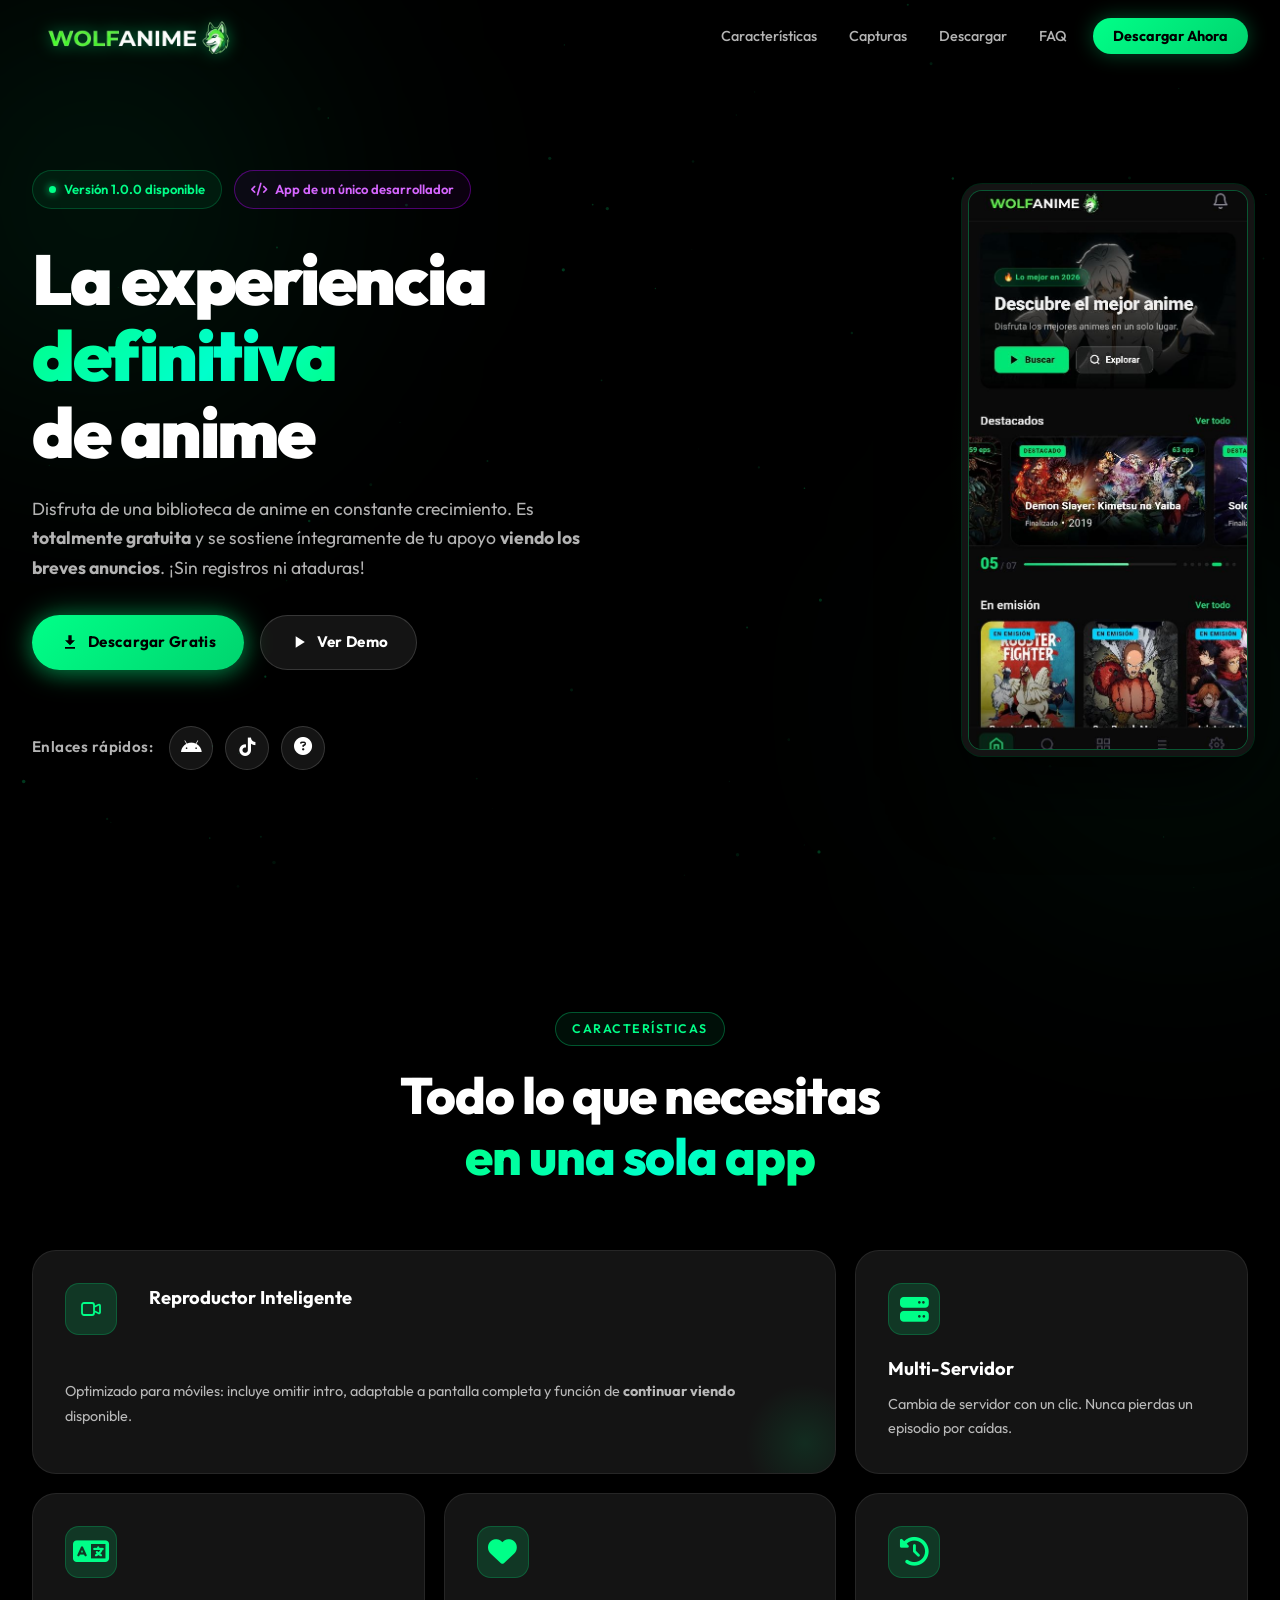
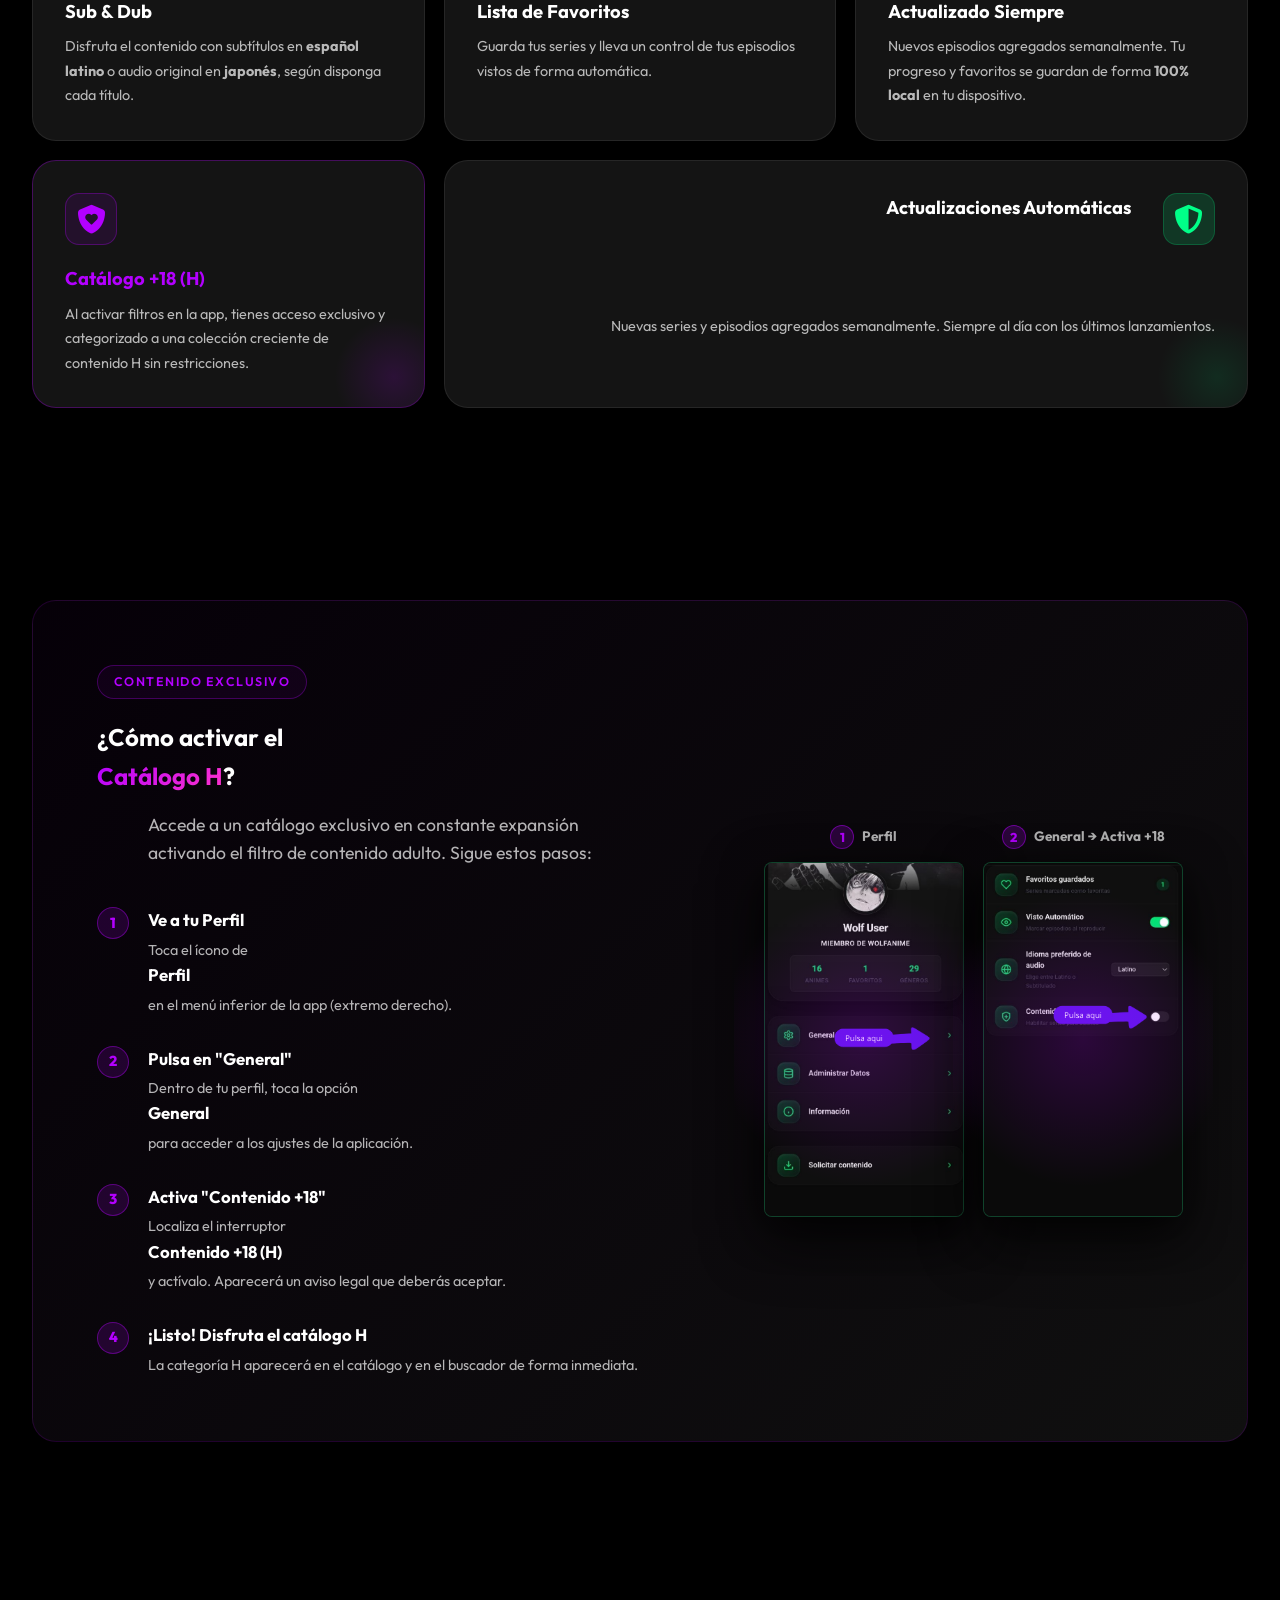
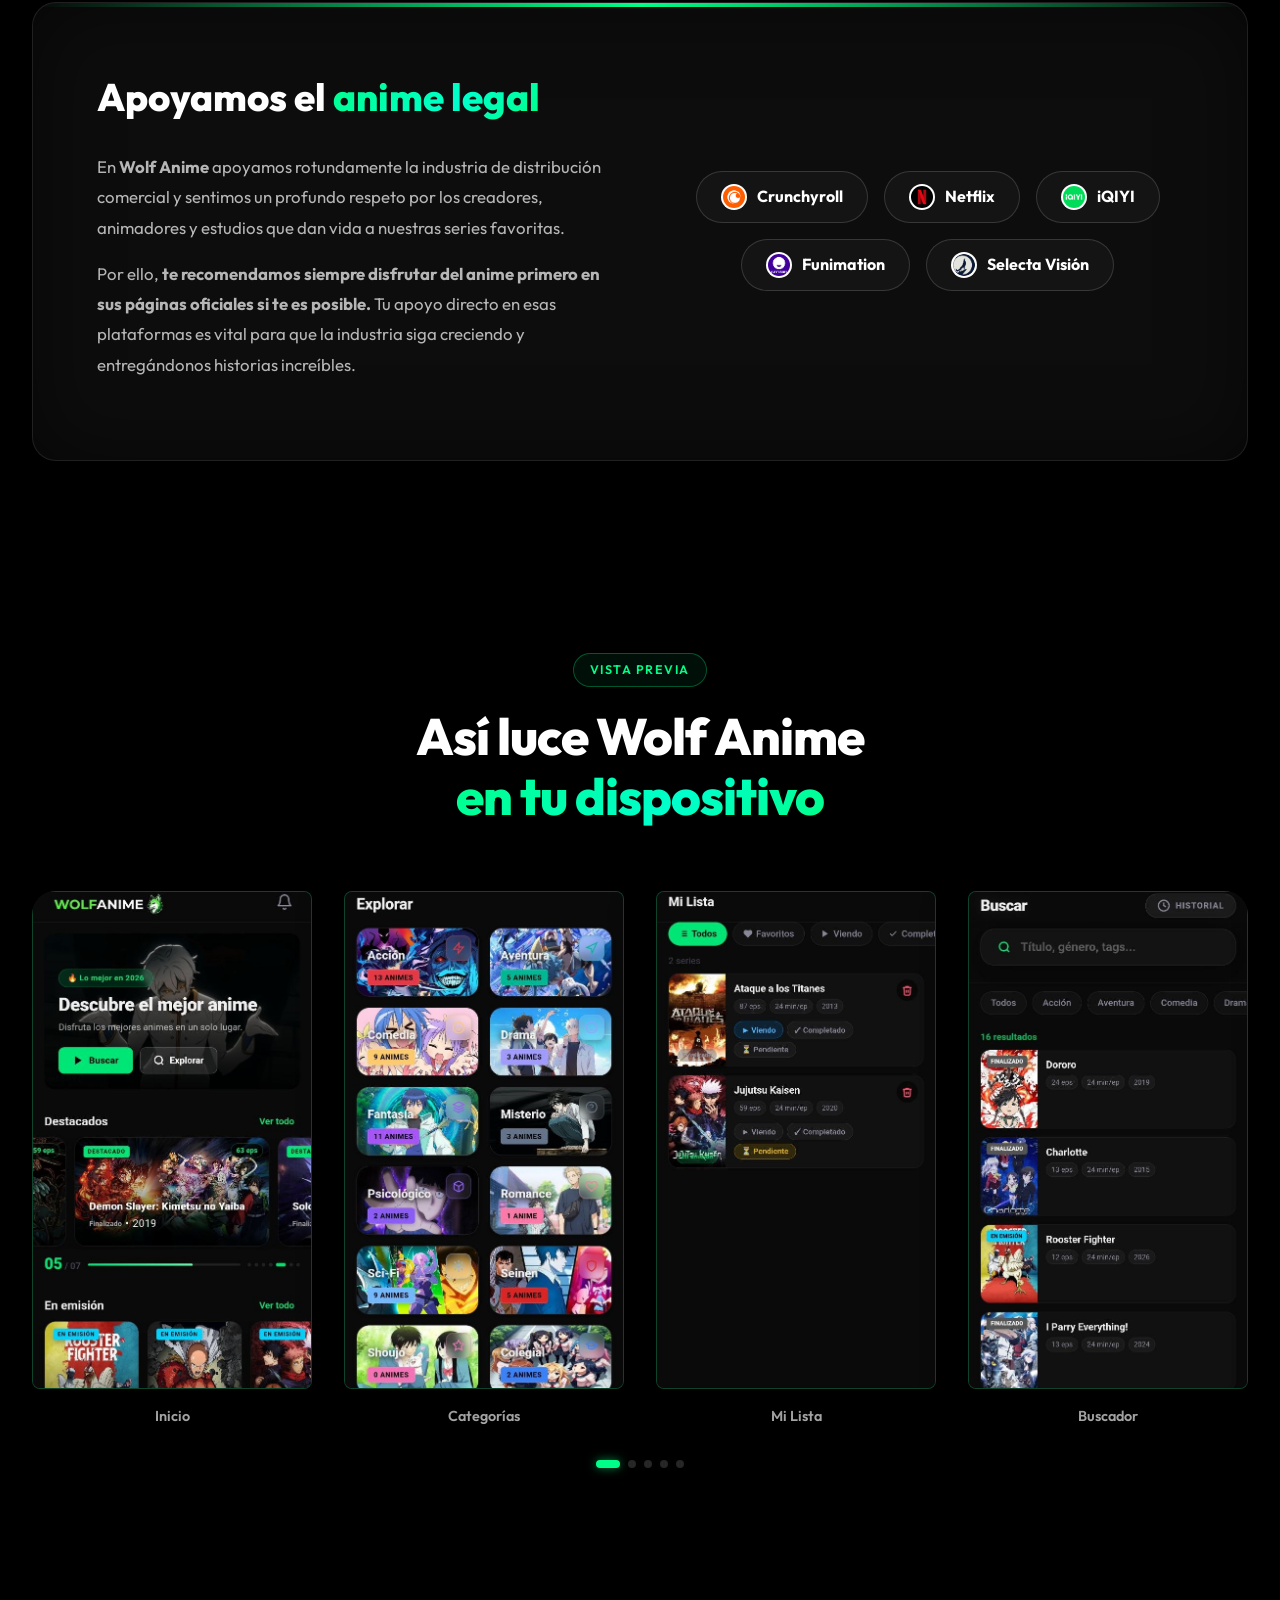
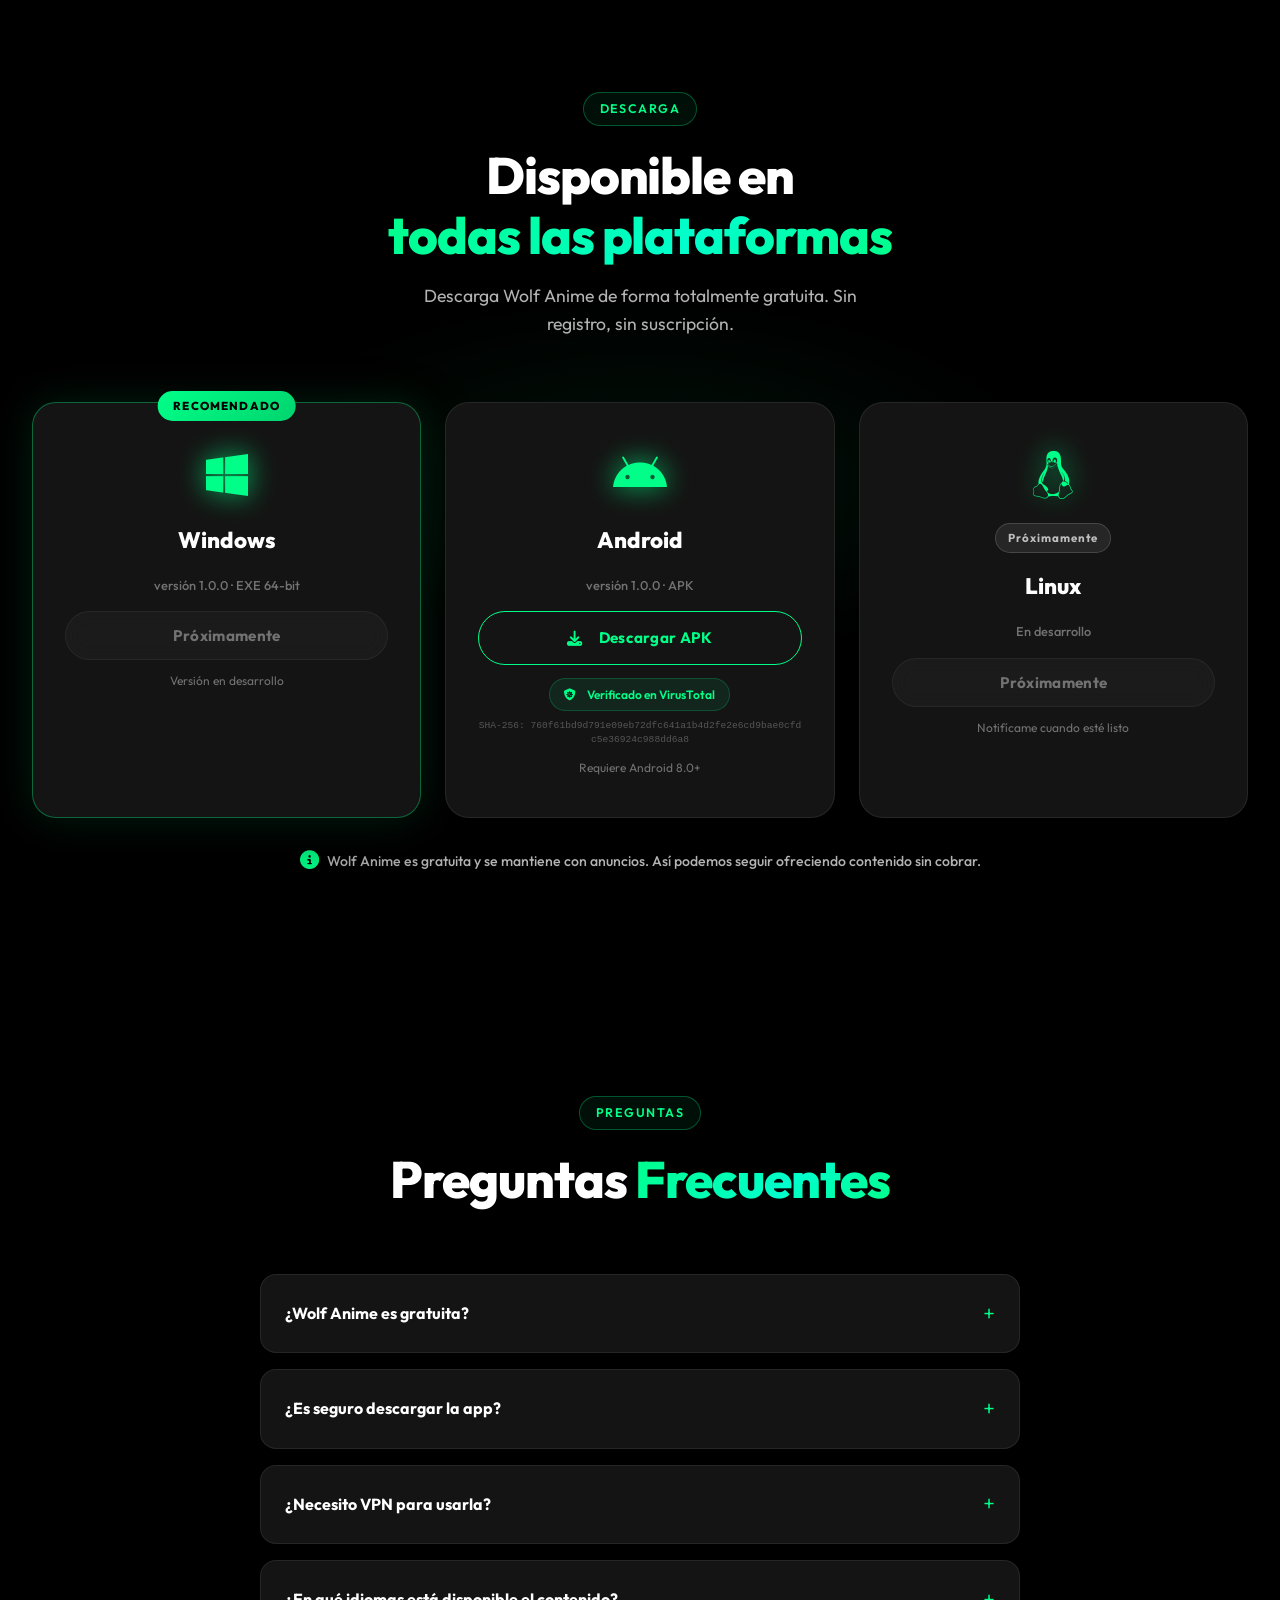
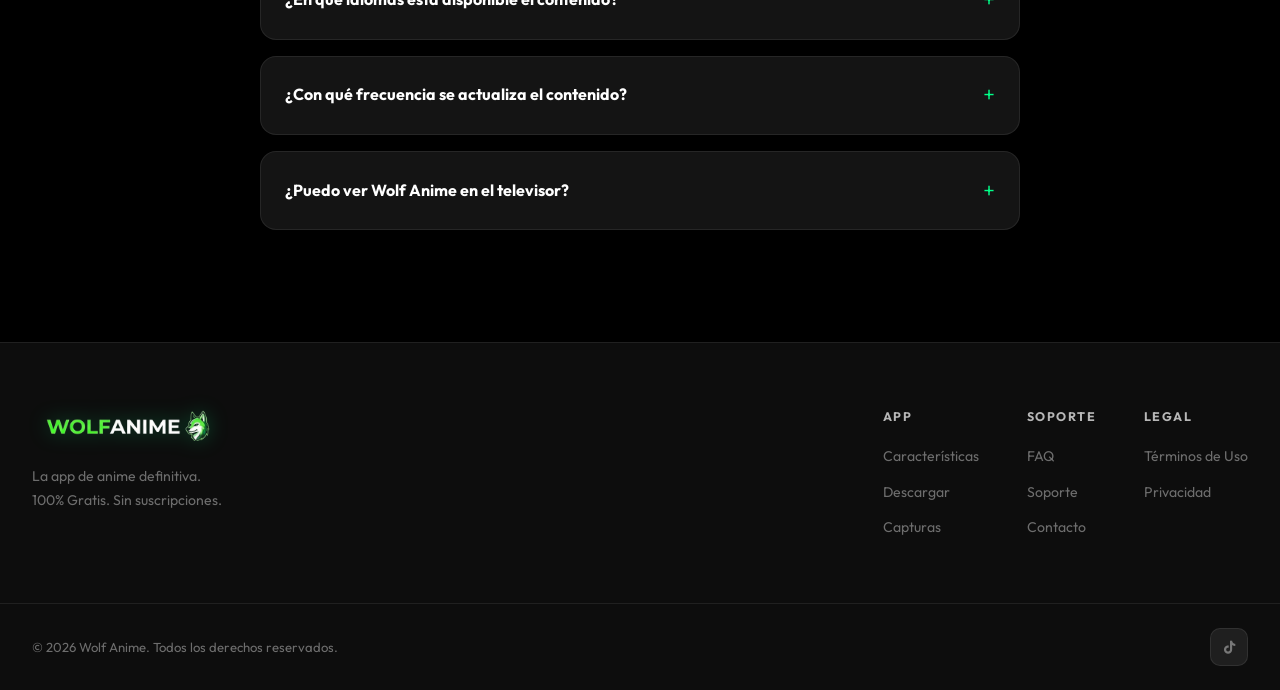
==== commit 8266b8e8: "Update index.html" ====
--- a/index.html
+++ b/index.html
@@ -262,10 +262,6 @@
         </div>
 
         <!-- Separador -->
-        <div class="guide-h__between-arrow">
-          <i class="fa-solid fa-chevron-right"></i>
-          <i class="fa-solid fa-chevron-right"></i>
-        </div>
 
         <!-- Paso 2: General con switch +18 -->
         <div class="guide-h__step-mockup">
@@ -620,4 +616,4 @@
   <script src="app.js"></script>
 </body>
 
-</html>+</html>
